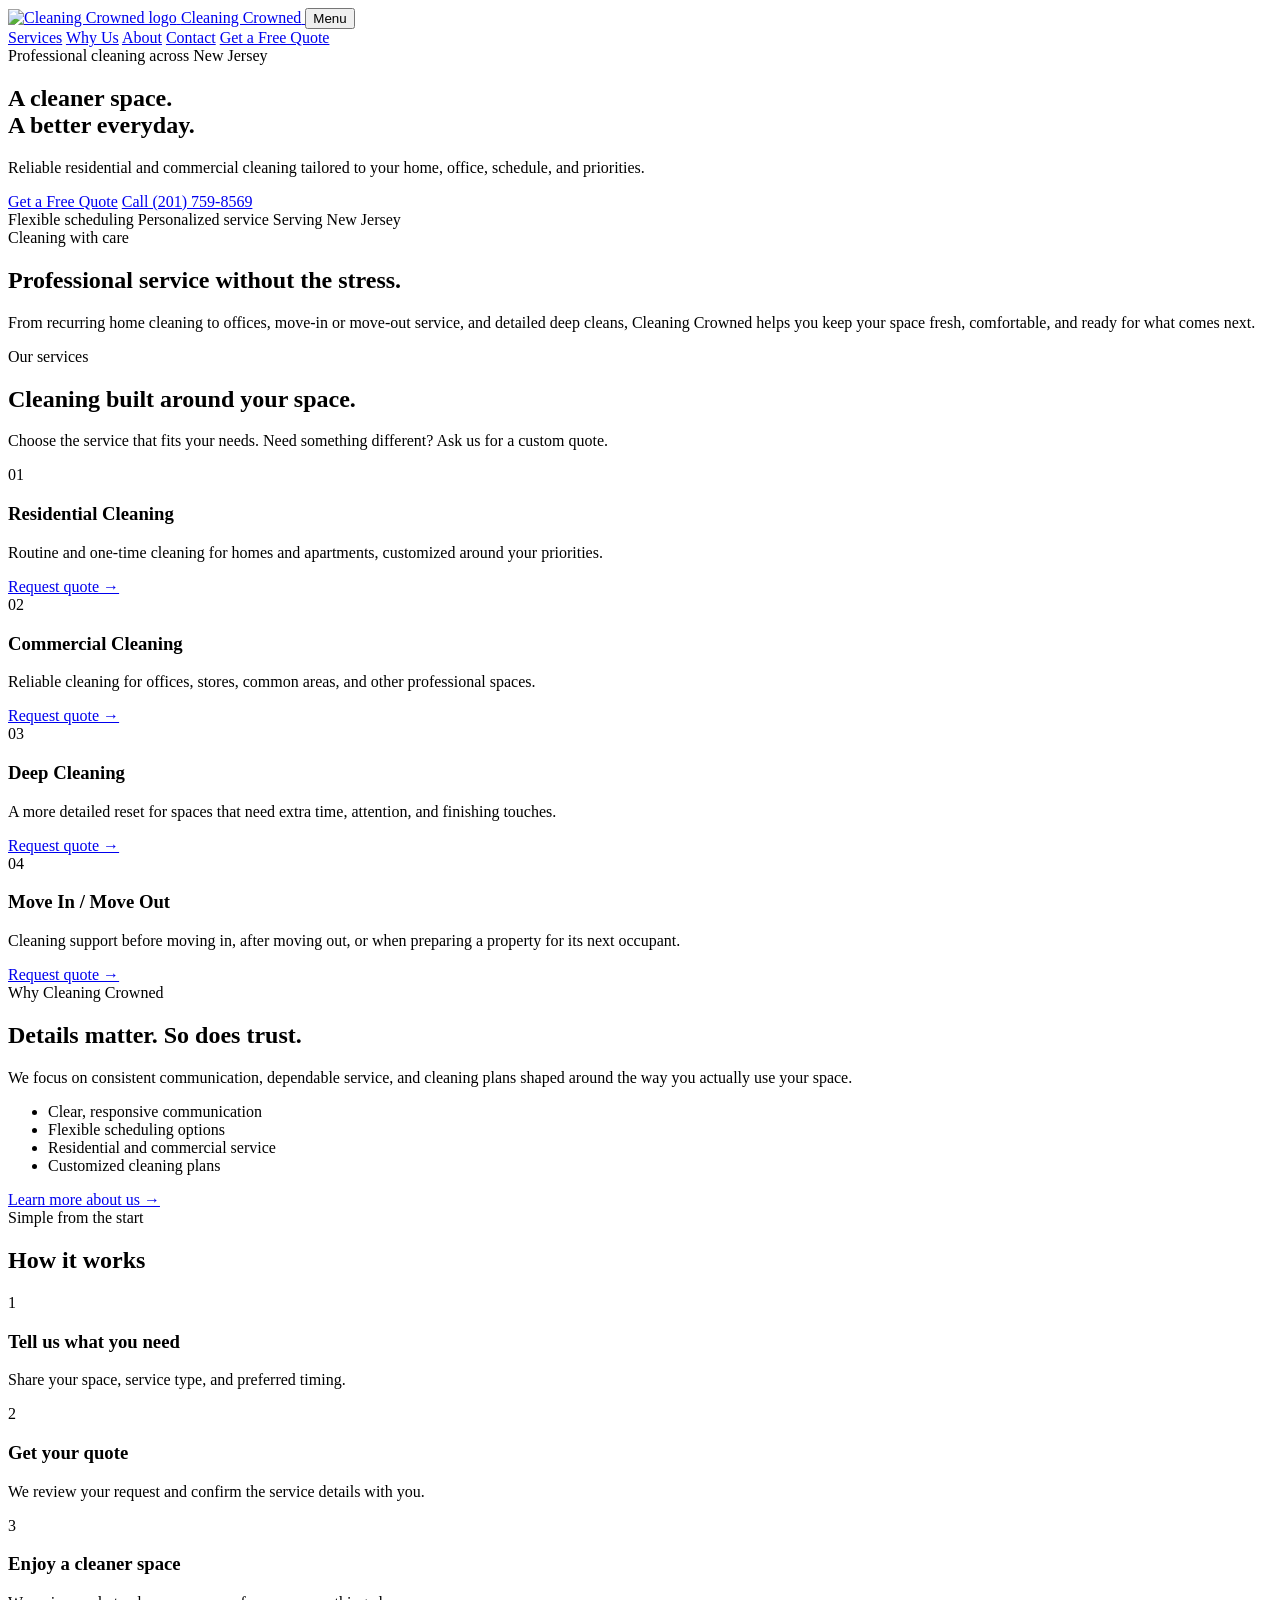
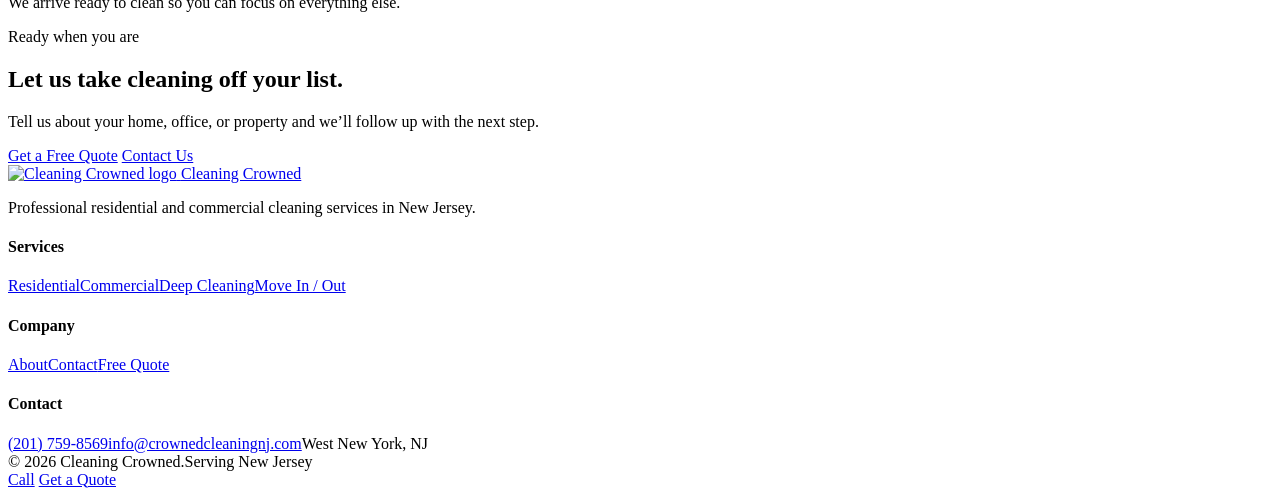
==== index.html @ 7be5bede "Copy index.html from crownedcleaning master" ====
<!DOCTYPE html>
<html lang="en">
<head>
  <meta charset="UTF-8">
  <meta name="viewport" content="width=device-width, initial-scale=1.0">
  <meta name="description" content="Professional residential and commercial cleaning services in New Jersey. Request a free quote from Cleaning Crowned.">
  <title>Cleaning Crowned | Residential & Commercial Cleaning</title>
  <link rel="preconnect" href="https://fonts.googleapis.com">
  <link rel="preconnect" href="https://fonts.gstatic.com" crossorigin>
  <link href="https://fonts.googleapis.com/css2?family=DM+Sans:wght@400;500;600;700&family=Playfair+Display:wght@600;700&display=swap" rel="stylesheet">
  <link rel="stylesheet" href="style.css">
</head>
<body>
<header class="site-header">
  <div class="nav-wrap">
    <a class="brand" href="index.html" aria-label="Cleaning Crowned home">
      <img src="https://i.ibb.co/vjxFnBs/DALL-E-2024-10-15-19-01-58-A-vibrant-and-colorful-3-D-logo-without-any-text-for-a-cleaning-company-T.webp" alt="Cleaning Crowned logo">
      <span>Cleaning Crowned</span>
    </a>
    <button class="menu-toggle" aria-expanded="false" aria-controls="main-nav">Menu</button>
    <nav id="main-nav" class="main-nav" aria-label="Main navigation">
      <a href="#services">Services</a>
      <a href="#why-us">Why Us</a>
      <a href="about.html">About</a>
      <a href="contact.html">Contact</a>
      <a class="nav-cta" href="booking.html">Get a Free Quote</a>
    </nav>
  </div>
</header>

<main>
  <section class="hero">
    <div class="hero-overlay"></div>
    <div class="container hero-content">
      <span class="eyebrow">Professional cleaning across New Jersey</span>
      <h1>A cleaner space.<br>A better everyday.</h1>
      <p>Reliable residential and commercial cleaning tailored to your home, office, schedule, and priorities.</p>
      <div class="hero-actions">
        <a class="btn btn-primary" href="booking.html">Get a Free Quote</a>
        <a class="btn btn-secondary" href="tel:+12017598569">Call (201) 759-8569</a>
      </div>
      <div class="trust-row" aria-label="Service highlights">
        <span>Flexible scheduling</span>
        <span>Personalized service</span>
        <span>Serving New Jersey</span>
      </div>
    </div>
  </section>

  <section class="section intro">
    <div class="container intro-grid">
      <div>
        <span class="eyebrow dark">Cleaning with care</span>
        <h2>Professional service without the stress.</h2>
      </div>
      <p>From recurring home cleaning to offices, move-in or move-out service, and detailed deep cleans, Cleaning Crowned helps you keep your space fresh, comfortable, and ready for what comes next.</p>
    </div>
  </section>

  <section id="services" class="section services-section">
    <div class="container">
      <div class="section-heading">
        <span class="eyebrow dark">Our services</span>
        <h2>Cleaning built around your space.</h2>
        <p>Choose the service that fits your needs. Need something different? Ask us for a custom quote.</p>
      </div>
      <div class="service-grid">
        <article class="service-card">
          <div class="service-number">01</div>
          <h3>Residential Cleaning</h3>
          <p>Routine and one-time cleaning for homes and apartments, customized around your priorities.</p>
          <a href="booking.html?service=residential">Request quote →</a>
        </article>
        <article class="service-card">
          <div class="service-number">02</div>
          <h3>Commercial Cleaning</h3>
          <p>Reliable cleaning for offices, stores, common areas, and other professional spaces.</p>
          <a href="booking.html?service=commercial">Request quote →</a>
        </article>
        <article class="service-card">
          <div class="service-number">03</div>
          <h3>Deep Cleaning</h3>
          <p>A more detailed reset for spaces that need extra time, attention, and finishing touches.</p>
          <a href="booking.html?service=deep">Request quote →</a>
        </article>
        <article class="service-card">
          <div class="service-number">04</div>
          <h3>Move In / Move Out</h3>
          <p>Cleaning support before moving in, after moving out, or when preparing a property for its next occupant.</p>
          <a href="booking.html?service=move">Request quote →</a>
        </article>
      </div>
    </div>
  </section>

  <section id="why-us" class="section why-section">
    <div class="container why-grid">
      <div class="why-image" role="img" aria-label="Bright, clean modern home"></div>
      <div class="why-copy">
        <span class="eyebrow">Why Cleaning Crowned</span>
        <h2>Details matter. So does trust.</h2>
        <p>We focus on consistent communication, dependable service, and cleaning plans shaped around the way you actually use your space.</p>
        <ul class="check-list">
          <li>Clear, responsive communication</li>
          <li>Flexible scheduling options</li>
          <li>Residential and commercial service</li>
          <li>Customized cleaning plans</li>
        </ul>
        <a class="text-link" href="about.html">Learn more about us →</a>
      </div>
    </div>
  </section>

  <section class="section process-section">
    <div class="container">
      <div class="section-heading centered">
        <span class="eyebrow dark">Simple from the start</span>
        <h2>How it works</h2>
      </div>
      <div class="process-grid">
        <div><span>1</span><h3>Tell us what you need</h3><p>Share your space, service type, and preferred timing.</p></div>
        <div><span>2</span><h3>Get your quote</h3><p>We review your request and confirm the service details with you.</p></div>
        <div><span>3</span><h3>Enjoy a cleaner space</h3><p>We arrive ready to clean so you can focus on everything else.</p></div>
      </div>
    </div>
  </section>

  <section class="section cta-section">
    <div class="container cta-card">
      <div>
        <span class="eyebrow">Ready when you are</span>
        <h2>Let us take cleaning off your list.</h2>
        <p>Tell us about your home, office, or property and we’ll follow up with the next step.</p>
      </div>
      <div class="cta-actions">
        <a class="btn btn-gold" href="booking.html">Get a Free Quote</a>
        <a class="btn btn-ghost" href="contact.html">Contact Us</a>
      </div>
    </div>
  </section>
</main>

<footer class="site-footer">
  <div class="container footer-grid">
    <div>
      <a class="brand footer-brand" href="index.html">
        <img src="https://i.ibb.co/vjxFnBs/DALL-E-2024-10-15-19-01-58-A-vibrant-and-colorful-3-D-logo-without-any-text-for-a-cleaning-company-T.webp" alt="Cleaning Crowned logo">
        <span>Cleaning Crowned</span>
      </a>
      <p>Professional residential and commercial cleaning services in New Jersey.</p>
    </div>
    <div><h4>Services</h4><a href="booking.html?service=residential">Residential</a><a href="booking.html?service=commercial">Commercial</a><a href="booking.html?service=deep">Deep Cleaning</a><a href="booking.html?service=move">Move In / Out</a></div>
    <div><h4>Company</h4><a href="about.html">About</a><a href="contact.html">Contact</a><a href="booking.html">Free Quote</a></div>
    <div><h4>Contact</h4><a href="tel:+12017598569">(201) 759-8569</a><a href="mailto:info@crownedcleaningnj.com">info@crownedcleaningnj.com</a><span>West New York, NJ</span></div>
  </div>
  <div class="container footer-bottom"><span>© 2026 Cleaning Crowned.</span><span>Serving New Jersey</span></div>
</footer>

<div class="mobile-action-bar" aria-label="Quick actions">
  <a href="tel:+12017598569">Call</a>
  <a href="booking.html">Get a Quote</a>
</div>

<script>
const toggle=document.querySelector('.menu-toggle');
const nav=document.querySelector('.main-nav');
toggle?.addEventListener('click',()=>{const open=toggle.getAttribute('aria-expanded')==='true';toggle.setAttribute('aria-expanded',String(!open));nav.classList.toggle('open');});
</script>
</body>
</html>
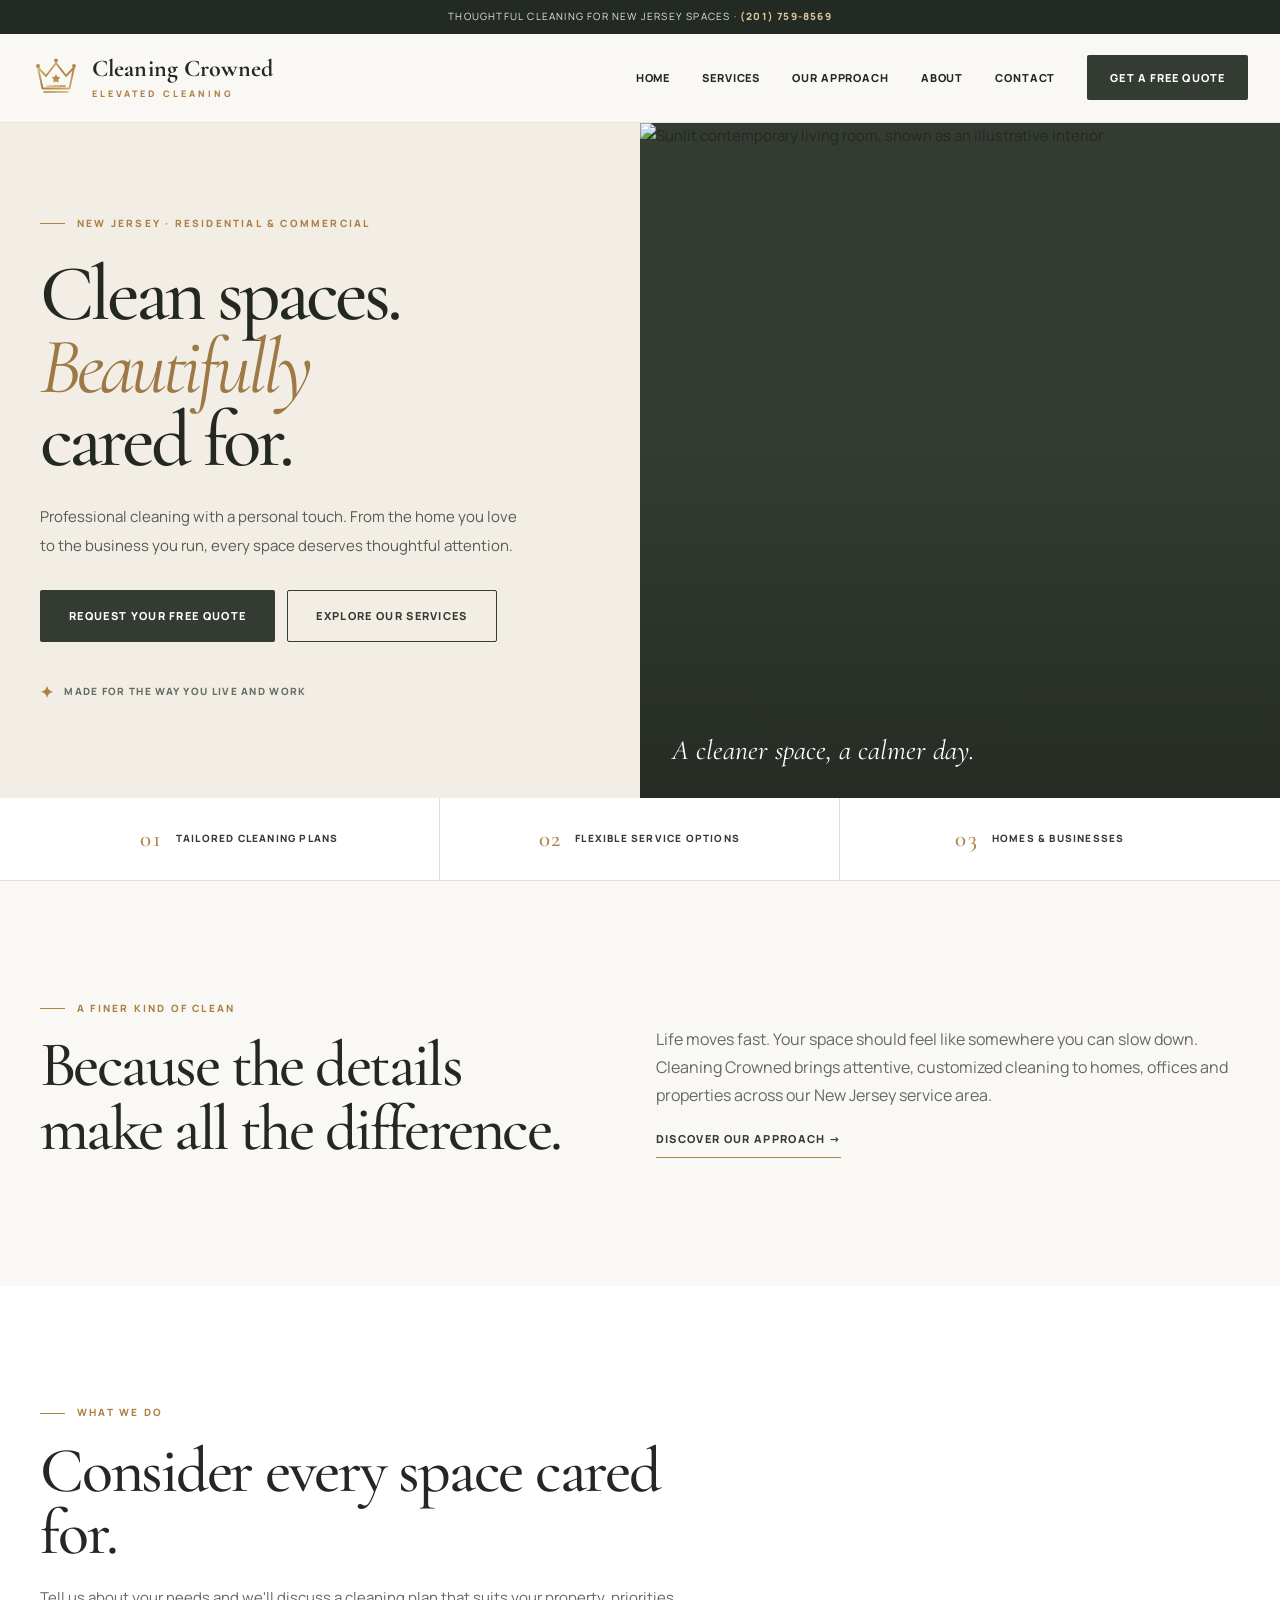
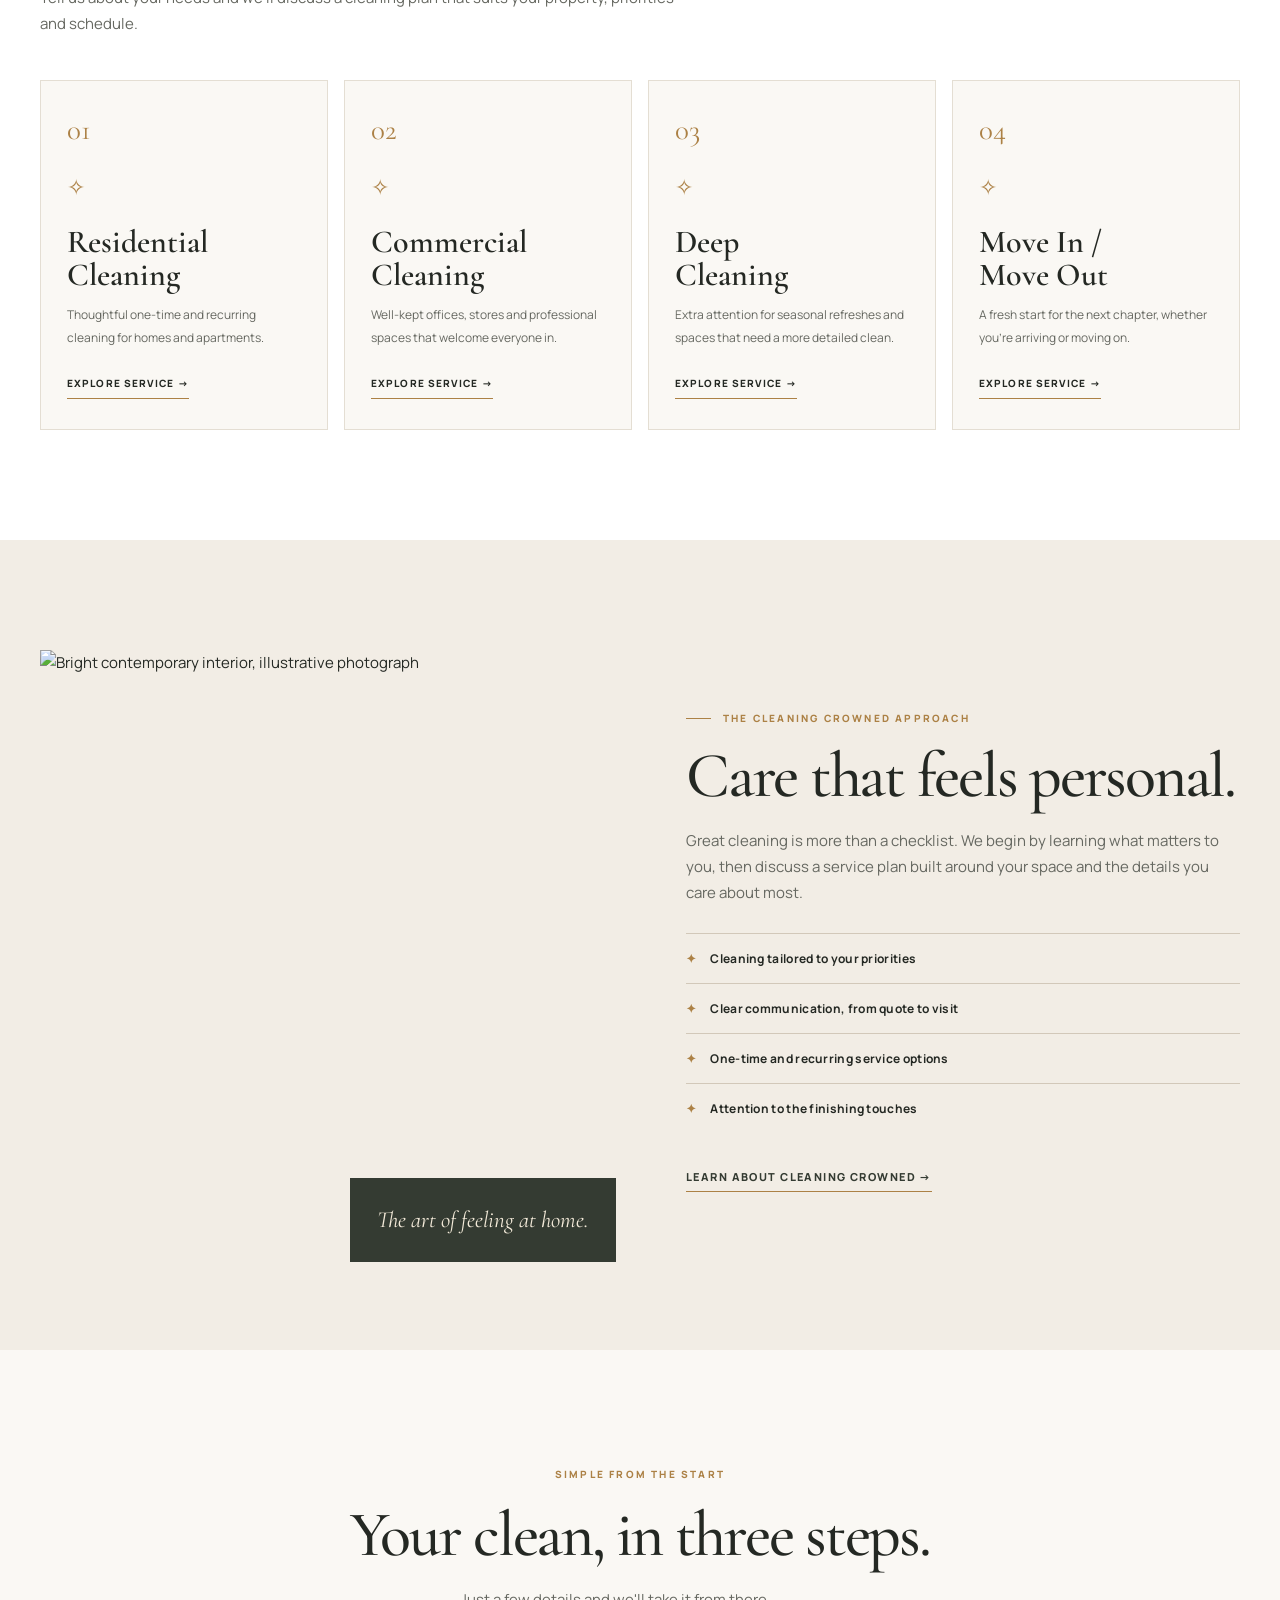
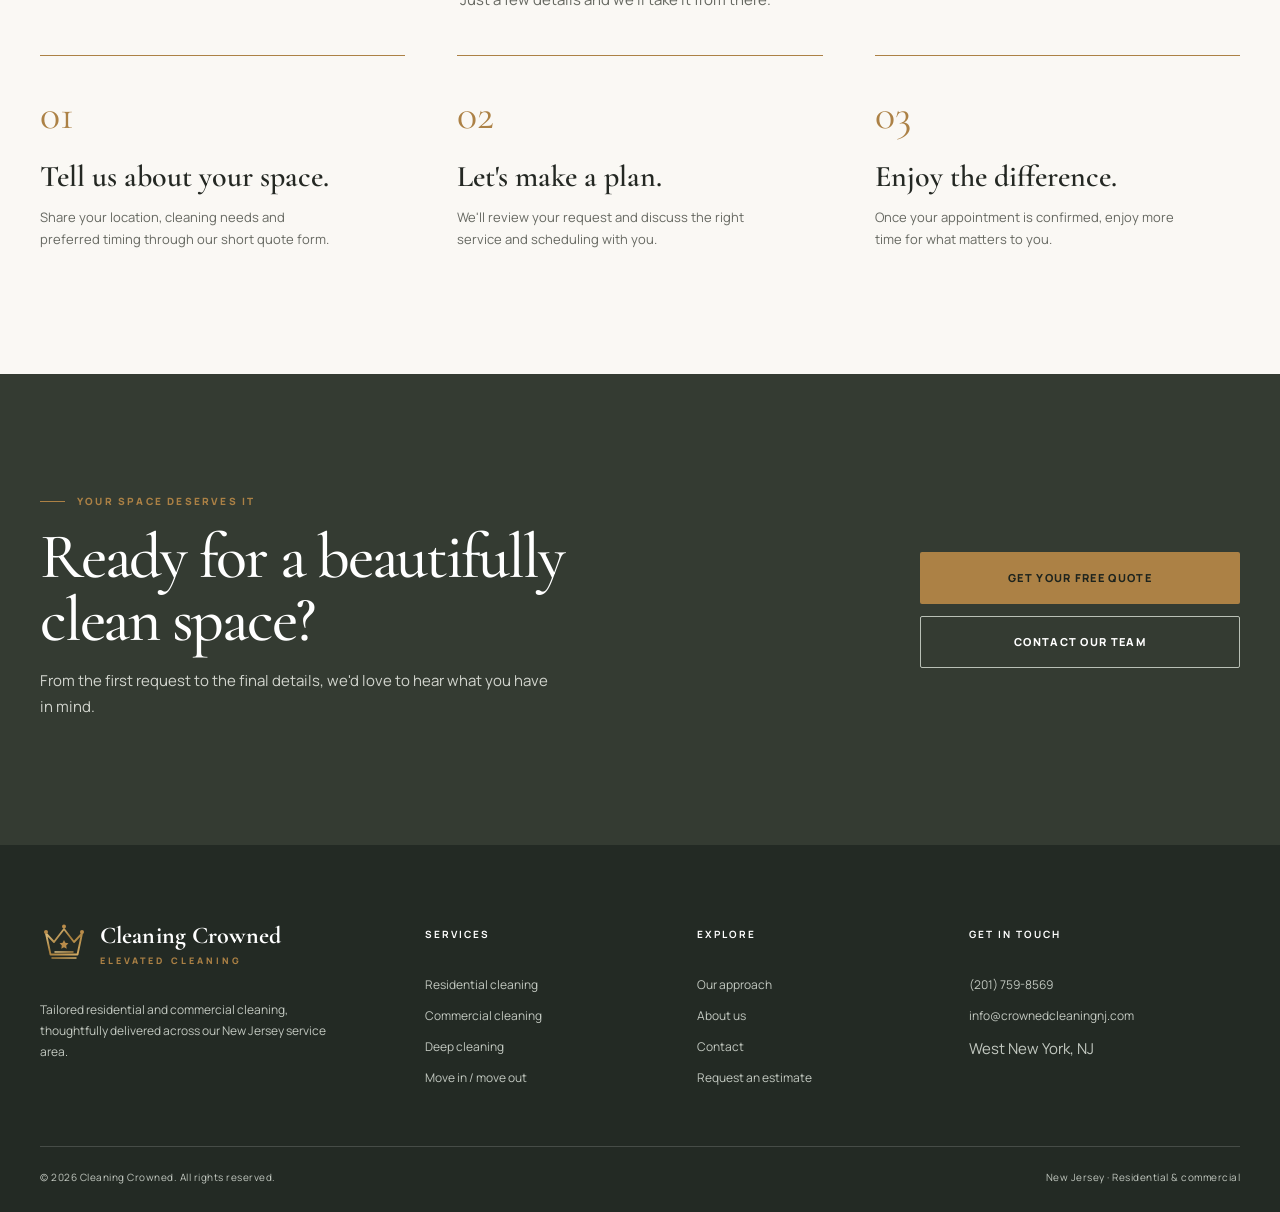
==== commit 399f0f8e: "Apply Cleaning Crowned luxury design to index.html" ====
--- a/index.html
+++ b/index.html
@@ -1,170 +1,7 @@
-<!DOCTYPE html>
-<html lang="en">
-<head>
-  <meta charset="UTF-8">
-  <meta name="viewport" content="width=device-width, initial-scale=1.0">
-  <meta name="description" content="Professional residential and commercial cleaning services in New Jersey. Request a free quote from Cleaning Crowned.">
-  <title>Cleaning Crowned | Residential & Commercial Cleaning</title>
-  <link rel="preconnect" href="https://fonts.googleapis.com">
-  <link rel="preconnect" href="https://fonts.gstatic.com" crossorigin>
-  <link href="https://fonts.googleapis.com/css2?family=DM+Sans:wght@400;500;600;700&family=Playfair+Display:wght@600;700&display=swap" rel="stylesheet">
-  <link rel="stylesheet" href="style.css">
-</head>
-<body>
-<header class="site-header">
-  <div class="nav-wrap">
-    <a class="brand" href="index.html" aria-label="Cleaning Crowned home">
-      <img src="https://i.ibb.co/vjxFnBs/DALL-E-2024-10-15-19-01-58-A-vibrant-and-colorful-3-D-logo-without-any-text-for-a-cleaning-company-T.webp" alt="Cleaning Crowned logo">
-      <span>Cleaning Crowned</span>
-    </a>
-    <button class="menu-toggle" aria-expanded="false" aria-controls="main-nav">Menu</button>
-    <nav id="main-nav" class="main-nav" aria-label="Main navigation">
-      <a href="#services">Services</a>
-      <a href="#why-us">Why Us</a>
-      <a href="about.html">About</a>
-      <a href="contact.html">Contact</a>
-      <a class="nav-cta" href="booking.html">Get a Free Quote</a>
-    </nav>
-  </div>
-</header>
-
-<main>
-  <section class="hero">
-    <div class="hero-overlay"></div>
-    <div class="container hero-content">
-      <span class="eyebrow">Professional cleaning across New Jersey</span>
-      <h1>A cleaner space.<br>A better everyday.</h1>
-      <p>Reliable residential and commercial cleaning tailored to your home, office, schedule, and priorities.</p>
-      <div class="hero-actions">
-        <a class="btn btn-primary" href="booking.html">Get a Free Quote</a>
-        <a class="btn btn-secondary" href="tel:+12017598569">Call (201) 759-8569</a>
-      </div>
-      <div class="trust-row" aria-label="Service highlights">
-        <span>Flexible scheduling</span>
-        <span>Personalized service</span>
-        <span>Serving New Jersey</span>
-      </div>
-    </div>
-  </section>
-
-  <section class="section intro">
-    <div class="container intro-grid">
-      <div>
-        <span class="eyebrow dark">Cleaning with care</span>
-        <h2>Professional service without the stress.</h2>
-      </div>
-      <p>From recurring home cleaning to offices, move-in or move-out service, and detailed deep cleans, Cleaning Crowned helps you keep your space fresh, comfortable, and ready for what comes next.</p>
-    </div>
-  </section>
-
-  <section id="services" class="section services-section">
-    <div class="container">
-      <div class="section-heading">
-        <span class="eyebrow dark">Our services</span>
-        <h2>Cleaning built around your space.</h2>
-        <p>Choose the service that fits your needs. Need something different? Ask us for a custom quote.</p>
-      </div>
-      <div class="service-grid">
-        <article class="service-card">
-          <div class="service-number">01</div>
-          <h3>Residential Cleaning</h3>
-          <p>Routine and one-time cleaning for homes and apartments, customized around your priorities.</p>
-          <a href="booking.html?service=residential">Request quote →</a>
-        </article>
-        <article class="service-card">
-          <div class="service-number">02</div>
-          <h3>Commercial Cleaning</h3>
-          <p>Reliable cleaning for offices, stores, common areas, and other professional spaces.</p>
-          <a href="booking.html?service=commercial">Request quote →</a>
-        </article>
-        <article class="service-card">
-          <div class="service-number">03</div>
-          <h3>Deep Cleaning</h3>
-          <p>A more detailed reset for spaces that need extra time, attention, and finishing touches.</p>
-          <a href="booking.html?service=deep">Request quote →</a>
-        </article>
-        <article class="service-card">
-          <div class="service-number">04</div>
-          <h3>Move In / Move Out</h3>
-          <p>Cleaning support before moving in, after moving out, or when preparing a property for its next occupant.</p>
-          <a href="booking.html?service=move">Request quote →</a>
-        </article>
-      </div>
-    </div>
-  </section>
-
-  <section id="why-us" class="section why-section">
-    <div class="container why-grid">
-      <div class="why-image" role="img" aria-label="Bright, clean modern home"></div>
-      <div class="why-copy">
-        <span class="eyebrow">Why Cleaning Crowned</span>
-        <h2>Details matter. So does trust.</h2>
-        <p>We focus on consistent communication, dependable service, and cleaning plans shaped around the way you actually use your space.</p>
-        <ul class="check-list">
-          <li>Clear, responsive communication</li>
-          <li>Flexible scheduling options</li>
-          <li>Residential and commercial service</li>
-          <li>Customized cleaning plans</li>
-        </ul>
-        <a class="text-link" href="about.html">Learn more about us →</a>
-      </div>
-    </div>
-  </section>
-
-  <section class="section process-section">
-    <div class="container">
-      <div class="section-heading centered">
-        <span class="eyebrow dark">Simple from the start</span>
-        <h2>How it works</h2>
-      </div>
-      <div class="process-grid">
-        <div><span>1</span><h3>Tell us what you need</h3><p>Share your space, service type, and preferred timing.</p></div>
-        <div><span>2</span><h3>Get your quote</h3><p>We review your request and confirm the service details with you.</p></div>
-        <div><span>3</span><h3>Enjoy a cleaner space</h3><p>We arrive ready to clean so you can focus on everything else.</p></div>
-      </div>
-    </div>
-  </section>
-
-  <section class="section cta-section">
-    <div class="container cta-card">
-      <div>
-        <span class="eyebrow">Ready when you are</span>
-        <h2>Let us take cleaning off your list.</h2>
-        <p>Tell us about your home, office, or property and we’ll follow up with the next step.</p>
-      </div>
-      <div class="cta-actions">
-        <a class="btn btn-gold" href="booking.html">Get a Free Quote</a>
-        <a class="btn btn-ghost" href="contact.html">Contact Us</a>
-      </div>
-    </div>
-  </section>
-</main>
-
-<footer class="site-footer">
-  <div class="container footer-grid">
-    <div>
-      <a class="brand footer-brand" href="index.html">
-        <img src="https://i.ibb.co/vjxFnBs/DALL-E-2024-10-15-19-01-58-A-vibrant-and-colorful-3-D-logo-without-any-text-for-a-cleaning-company-T.webp" alt="Cleaning Crowned logo">
-        <span>Cleaning Crowned</span>
-      </a>
-      <p>Professional residential and commercial cleaning services in New Jersey.</p>
-    </div>
-    <div><h4>Services</h4><a href="booking.html?service=residential">Residential</a><a href="booking.html?service=commercial">Commercial</a><a href="booking.html?service=deep">Deep Cleaning</a><a href="booking.html?service=move">Move In / Out</a></div>
-    <div><h4>Company</h4><a href="about.html">About</a><a href="contact.html">Contact</a><a href="booking.html">Free Quote</a></div>
-    <div><h4>Contact</h4><a href="tel:+12017598569">(201) 759-8569</a><a href="mailto:info@crownedcleaningnj.com">info@crownedcleaningnj.com</a><span>West New York, NJ</span></div>
-  </div>
-  <div class="container footer-bottom"><span>© 2026 Cleaning Crowned.</span><span>Serving New Jersey</span></div>
-</footer>
-
-<div class="mobile-action-bar" aria-label="Quick actions">
-  <a href="tel:+12017598569">Call</a>
-  <a href="booking.html">Get a Quote</a>
-</div>
-
-<script>
-const toggle=document.querySelector('.menu-toggle');
-const nav=document.querySelector('.main-nav');
-toggle?.addEventListener('click',()=>{const open=toggle.getAttribute('aria-expanded')==='true';toggle.setAttribute('aria-expanded',String(!open));nav.classList.toggle('open');});
-</script>
-</body>
-</html>+<!DOCTYPE html><html lang="en"><head><meta charset="UTF-8"><meta name="viewport" content="width=device-width,initial-scale=1"><meta name="theme-color" content="#faf8f4"><meta name="description" content="Thoughtful, tailored residential and commercial cleaning in New Jersey. Get a free quote from Cleaning Crowned."><title>Luxury Residential & Commercial Cleaning in New Jersey | Cleaning Crowned</title><link rel="icon" type="image/svg+xml" href="assets/crown-mark.svg"><link rel="preconnect" href="https://fonts.googleapis.com"><link rel="preconnect" href="https://fonts.gstatic.com" crossorigin><link rel="stylesheet" href="style.css"></head><body><div class="top-strip">Thoughtful cleaning for New Jersey spaces <span aria-hidden="true">·</span> <a href="tel:+12017598569">(201) 759-8569</a></div><header class="site-header"><div class="nav-wrap"><a class="brand" href="index.html" aria-label="Cleaning Crowned home"><img src="assets/crown-mark.svg" width="48" height="48" alt=""><span class="brand-copy"><strong>Cleaning Crowned</strong><small>Elevated cleaning</small></span></a><button type="button" class="menu-toggle" aria-expanded="false" aria-controls="main-nav">Menu</button><nav id="main-nav" class="main-nav" aria-label="Main navigation"><a href="index.html">Home</a><a href="index.html#services">Services</a><a href="index.html#our-approach">Our approach</a><a href="about.html">About</a><a href="contact.html">Contact</a><a class="nav-cta" href="booking.html">Get a free quote</a></nav></div></header><main><section class="hero-luxury"><div class="hero-grid"><div class="hero-copy"><span class="eyebrow">New Jersey · Residential &amp; commercial</span><h1>Clean spaces.<br><em>Beautifully</em><br>cared for.</h1><p>Professional cleaning with a personal touch. From the home you love to the business you run, every space deserves thoughtful attention.</p><div class="hero-actions"><a class="btn btn-primary" href="booking.html">Request your free quote</a><a class="btn btn-secondary" href="index.html#services">Explore our services</a></div><div class="hero-footnote">Made for the way you live and work</div></div><div class="hero-visual"><img src="https://images.unsplash.com/photo-1600210492486-724fe5c67fb0?w=1400&auto=format&fit=crop&q=82" alt="Sunlit contemporary living room, shown as an illustrative interior" fetchpriority="high" decoding="async"><div class="visual-caption">A cleaner space, a calmer day.</div></div></div></section>
+<section class="micro-strip" aria-label="Service highlights"><div class="container micro-grid"><div><b>01</b><span>Tailored cleaning plans</span></div><div><b>02</b><span>Flexible service options</span></div><div><b>03</b><span>Homes &amp; businesses</span></div></div></section>
+<section class="section intro-section"><div class="container intro-split"><div><span class="eyebrow">A finer kind of clean</span><h2>Because the details make all the difference.</h2></div><div><p>Life moves fast. Your space should feel like somewhere you can slow down. Cleaning Crowned brings attentive, customized cleaning to homes, offices and properties across our New Jersey service area.</p><a href="about.html">Discover our approach →</a></div></div></section>
+<section id="services" class="section services-section"><div class="container"><div class="section-heading"><span class="eyebrow">What we do</span><h2>Consider every space cared for.</h2><p>Tell us about your needs and we'll discuss a cleaning plan that suits your property, priorities and schedule.</p></div><div class="service-grid"><article class="service-card"><span class="service-number">01</span><span class="service-icon" aria-hidden="true">✧</span><h3>Residential<br>Cleaning</h3><p>Thoughtful one-time and recurring cleaning for homes and apartments.</p><a href="booking.html?service=residential">Explore service →</a></article><article class="service-card"><span class="service-number">02</span><span class="service-icon" aria-hidden="true">✧</span><h3>Commercial<br>Cleaning</h3><p>Well-kept offices, stores and professional spaces that welcome everyone in.</p><a href="booking.html?service=commercial">Explore service →</a></article><article class="service-card"><span class="service-number">03</span><span class="service-icon" aria-hidden="true">✧</span><h3>Deep<br>Cleaning</h3><p>Extra attention for seasonal refreshes and spaces that need a more detailed clean.</p><a href="booking.html?service=deep">Explore service →</a></article><article class="service-card"><span class="service-number">04</span><span class="service-icon" aria-hidden="true">✧</span><h3>Move In /<br>Move Out</h3><p>A fresh start for the next chapter, whether you're arriving or moving on.</p><a href="booking.html?service=move">Explore service →</a></article></div></div></section>
+<section id="our-approach" class="section editorial-section"><div class="container editorial-grid"><div class="editorial-image"><img src="https://images.unsplash.com/photo-1600607687939-ce8a6c25118c?w=1200&auto=format&fit=crop&q=82" alt="Bright contemporary interior, illustrative photograph" loading="lazy" decoding="async"><span class="image-tag">The art of feeling at home.</span></div><div class="editorial-copy"><span class="eyebrow">The Cleaning Crowned approach</span><h2>Care that feels personal.</h2><p>Great cleaning is more than a checklist. We begin by learning what matters to you, then discuss a service plan built around your space and the details you care about most.</p><ul class="detail-list"><li>Cleaning tailored to your priorities</li><li>Clear communication, from quote to visit</li><li>One-time and recurring service options</li><li>Attention to the finishing touches</li></ul><a class="text-link" href="about.html">Learn about Cleaning Crowned →</a></div></div></section>
+<section class="section process-section"><div class="container"><div class="section-heading centered"><span class="eyebrow">Simple from the start</span><h2>Your clean, in three steps.</h2><p>Just a few details and we'll take it from there.</p></div><div class="process-grid"><div><span>01</span><h3>Tell us about your space.</h3><p>Share your location, cleaning needs and preferred timing through our short quote form.</p></div><div><span>02</span><h3>Let's make a plan.</h3><p>We'll review your request and discuss the right service and scheduling with you.</p></div><div><span>03</span><h3>Enjoy the difference.</h3><p>Once your appointment is confirmed, enjoy more time for what matters to you.</p></div></div></div></section>
+<section class="section cta-section"><div class="container cta-panel"><div><span class="eyebrow">Your space deserves it</span><h2>Ready for a beautifully clean space?</h2><p>From the first request to the final details, we'd love to hear what you have in mind.</p></div><div class="cta-actions"><a class="btn btn-primary" href="booking.html">Get your free quote</a><a class="btn btn-ghost" href="contact.html">Contact our team</a></div></div></section></main><footer class="site-footer"><div class="container footer-grid"><div><a class="brand footer-brand" href="index.html" aria-label="Cleaning Crowned home"><img src="assets/crown-mark.svg" width="48" height="48" alt=""><span class="brand-copy"><strong>Cleaning Crowned</strong><small>Elevated cleaning</small></span></a><p>Tailored residential and commercial cleaning, thoughtfully delivered across our New Jersey service area.</p></div><div><h4>Services</h4><a href="booking.html?service=residential">Residential cleaning</a><a href="booking.html?service=commercial">Commercial cleaning</a><a href="booking.html?service=deep">Deep cleaning</a><a href="booking.html?service=move">Move in / move out</a></div><div><h4>Explore</h4><a href="index.html#our-approach">Our approach</a><a href="about.html">About us</a><a href="contact.html">Contact</a><a href="booking.html">Request an estimate</a></div><div><h4>Get in touch</h4><a href="tel:+12017598569">(201) 759-8569</a><a href="mailto:info@crownedcleaningnj.com">info@crownedcleaningnj.com</a><span>West New York, NJ</span></div></div><div class="container footer-bottom"><span>© 2026 Cleaning Crowned. All rights reserved.</span><span>New Jersey · Residential &amp; commercial</span></div></footer><div class="mobile-action-bar" aria-label="Quick contact actions"><a href="tel:+12017598569">Call us</a><a href="booking.html">Get a quote</a></div><script src="site.js" defer></script></body></html>
--- a/style.css
+++ b/style.css
@@ -0,0 +1,6 @@
+@import url('https://fonts.googleapis.com/css2?family=Cormorant+Garamond:wght@400;500;600;700&family=Manrope:wght@400;500;600;700;800&display=swap');
+:root{--ink:#242823;--olive:#343b32;--olive-dark:#232a24;--gold:#ac8145;--gold-light:#dbc39b;--ivory:#faf8f4;--sand:#f2ede5;--white:#fff;--muted:#666861;--line:#e4ded3;--shadow:0 22px 70px rgba(36,40,35,.10)}
+*,*::before,*::after{box-sizing:border-box}html{scroll-behavior:smooth}body{margin:0;background:var(--ivory);color:var(--ink);font:400 15px/1.75 Manrope,Arial,sans-serif;-webkit-font-smoothing:antialiased}img{max-width:100%;display:block}a{color:inherit;text-decoration:none}button,input,select,textarea{font:inherit}button,a,input,select,textarea{-webkit-tap-highlight-color:transparent}a:focus-visible,button:focus-visible,input:focus-visible,select:focus-visible,textarea:focus-visible{outline:3px solid var(--gold);outline-offset:3px}.container{width:min(1200px,calc(100% - 64px));margin:0 auto}.eyebrow{display:inline-flex;align-items:center;gap:12px;text-transform:uppercase;letter-spacing:.22em;font-size:10px;font-weight:800;color:var(--gold)}.eyebrow::before{content:"";width:25px;height:1px;background:currentColor}.section{padding:110px 0}.section-heading{max-width:690px;margin-bottom:42px}.section-heading.centered{text-align:center;margin-inline:auto}.section-heading.centered .eyebrow::before{display:none}.section-heading h2,.editorial-copy h2,.cta-panel h2,.page-hero h1,.thanks-card h1,.story-copy h2,.quote-aside h2{font-family:"Cormorant Garamond",Georgia,serif;font-weight:500;letter-spacing:-.035em;line-height:.98}.section-heading h2,.editorial-copy h2,.story-copy h2{font-size:clamp(48px,5vw,76px);margin:18px 0 20px}.section-heading p,.editorial-copy>p,.story-copy>p{color:var(--muted);font-size:15px;max-width:640px}.top-strip{background:var(--olive-dark);color:#e7e4dd;text-align:center;font-size:10px;letter-spacing:.12em;text-transform:uppercase;padding:8px 16px}.top-strip a{color:var(--gold-light);font-weight:800;white-space:nowrap}.site-header{background:rgba(250,248,244,.97);position:sticky;top:0;z-index:100;border-bottom:1px solid rgba(52,59,50,.09);backdrop-filter:blur(15px)}.nav-wrap{width:min(1300px,calc(100% - 64px));margin:auto;min-height:88px;display:flex;justify-content:space-between;align-items:center;gap:24px}.brand{display:inline-flex;align-items:center;gap:12px;min-width:0}.brand img{width:48px;height:48px;object-fit:contain;flex-shrink:0}.brand-copy{display:flex;flex-direction:column;gap:1px;line-height:1}.brand-copy strong{font-family:"Cormorant Garamond",Georgia,serif;font-size:24px;line-height:1;font-weight:700;letter-spacing:.005em;white-space:nowrap}.brand-copy small{font-size:9px;letter-spacing:.34em;font-weight:800;color:var(--gold);text-transform:uppercase;margin-top:7px}.main-nav{display:flex;align-items:center;gap:32px}.main-nav>a:not(.nav-cta){font-size:11px;letter-spacing:.08em;text-transform:uppercase;font-weight:800}.main-nav>a:hover{color:var(--gold)}.nav-cta{background:var(--olive);color:white!important;padding:13px 23px;border-radius:2px;font-size:11px;text-transform:uppercase;letter-spacing:.10em;font-weight:800;white-space:nowrap}.nav-cta:hover{background:var(--gold)}.menu-toggle{display:none;border:1px solid var(--line);background:transparent;color:var(--olive);border-radius:2px;padding:9px 14px;font-size:12px;letter-spacing:.1em;text-transform:uppercase;font-weight:800;cursor:pointer}.btn{display:inline-flex;justify-content:center;align-items:center;min-height:52px;padding:14px 28px;border:1px solid transparent;border-radius:2px;text-align:center;font-size:11px;letter-spacing:.12em;text-transform:uppercase;font-weight:800;transition:background-color .2s,color .2s,border .2s;cursor:pointer}.btn-primary,.btn-gold{background:var(--olive);color:#fff}.btn-primary:hover,.btn-gold:hover{background:var(--gold);color:#fff}.btn-secondary,.btn-ghost{background:transparent;color:var(--olive);border-color:var(--olive)}.btn-secondary:hover,.btn-ghost:hover{background:var(--olive);color:#fff}.hero-luxury{background:var(--sand)}.hero-grid{display:grid;grid-template-columns:minmax(0,1fr) minmax(0,1fr);min-height:660px}.hero-copy{display:flex;flex-direction:column;justify-content:center;align-items:flex-start;padding:92px max(30px,calc((100vw - 1200px)/2)) 92px max(32px,calc((100vw - 1200px)/2));padding-right:58px}.hero-copy h1{font-family:"Cormorant Garamond",Georgia,serif;font-weight:500;letter-spacing:-.05em;line-height:.92;font-size:clamp(57px,6.2vw,102px);margin:26px 0}.hero-copy h1 em{font-style:italic;color:#9d7a45;font-weight:400}.hero-copy>p{max-width:480px;margin:0;color:#565c55;font-size:15px;line-height:1.9}.hero-actions{display:flex;gap:12px;flex-wrap:wrap;margin-top:30px}.hero-footnote{display:flex;gap:10px;align-items:center;margin-top:36px;font-size:10px;text-transform:uppercase;letter-spacing:.13em;color:#656d64;font-weight:800}.hero-footnote::before{content:"✦";color:var(--gold);font-size:16px}.hero-visual{position:relative;min-height:540px;overflow:hidden;background:var(--olive)}.hero-visual img{position:absolute;width:100%;height:100%;inset:0;object-fit:cover;object-position:center}.hero-visual::after{content:"";position:absolute;inset:0;background:linear-gradient(0deg,rgba(20,26,20,.45),transparent 52%)}.visual-caption{position:absolute;z-index:1;bottom:32px;left:32px;right:32px;color:#fff;font-family:"Cormorant Garamond",Georgia,serif;font-size:28px;font-style:italic;line-height:1.1}.micro-strip{border-bottom:1px solid var(--line);background:#fff}.micro-grid{display:grid;grid-template-columns:repeat(3,1fr)}.micro-grid>div{display:flex;justify-content:center;align-items:center;gap:14px;padding:21px 14px;border-right:1px solid var(--line);font-size:10px;text-transform:uppercase;letter-spacing:.12em;font-weight:800;color:var(--olive)}.micro-grid>div:last-child{border:0}.micro-grid b{font-family:"Cormorant Garamond",Georgia,serif;font-size:23px;font-weight:500;color:var(--gold)}.intro-section{background:var(--ivory)}.intro-split{display:grid;grid-template-columns:.9fr 1fr;gap:90px;align-items:center}.intro-split h2{font-family:"Cormorant Garamond",Georgia,serif;font-size:clamp(48px,5vw,74px);font-weight:500;letter-spacing:-.04em;line-height:1;max-width:550px;margin:15px 0}.intro-split p{font-size:16px;color:var(--muted);max-width:600px}.intro-split a{display:inline-block;color:var(--olive);font-size:11px;letter-spacing:.12em;font-weight:800;text-transform:uppercase;border-bottom:1px solid var(--gold);padding-bottom:8px}.services-section{background:#fff}.service-grid{display:grid;grid-template-columns:repeat(4,minmax(0,1fr));gap:16px}.service-card{background:var(--ivory);border:1px solid var(--line);padding:34px 26px 30px;min-height:340px;display:flex;flex-direction:column;align-items:flex-start;transition:background-color .25s,transform .25s}.service-card:hover{background:var(--sand);transform:translateY(-4px)}.service-number{font-family:"Cormorant Garamond",Georgia,serif;font-size:29px;color:var(--gold);line-height:1}.service-icon{font-size:22px;color:var(--gold);font-family:Georgia,serif;margin-top:25px}.service-card h3{font-family:"Cormorant Garamond",Georgia,serif;font-weight:600;font-size:32px;line-height:1.04;margin:18px 0 12px}.service-card p{color:var(--muted);font-size:12px;line-height:1.9;margin:0 0 26px}.service-card a{margin-top:auto;padding-bottom:5px;font-size:10px;letter-spacing:.11em;text-transform:uppercase;font-weight:800;border-bottom:1px solid var(--gold)}.editorial-section{background:var(--sand)}.editorial-grid{display:grid;grid-template-columns:1fr 1fr;gap:92px;align-items:center}.editorial-image{min-height:590px;position:relative}.editorial-image img{width:100%;height:590px;object-fit:cover}.editorial-image .image-tag{position:absolute;bottom:-22px;right:-22px;padding:22px 27px;background:var(--olive);color:#f2e9d8;font-family:"Cormorant Garamond",Georgia,serif;font-size:23px;font-style:italic}.detail-list{list-style:none;margin:26px 0 30px;padding:0}.detail-list li{border-top:1px solid #d2c8b9;padding:14px 0;display:flex;gap:14px;align-items:center;font-size:12px;font-weight:700;letter-spacing:.025em}.detail-list li::before{content:"✦";font-size:12px;color:var(--gold)}.text-link{font-size:11px;font-weight:800;text-transform:uppercase;letter-spacing:.13em;color:var(--olive);border-bottom:1px solid var(--gold);padding-bottom:7px}.process-section{background:var(--ivory)}.process-grid{display:grid;grid-template-columns:repeat(3,1fr);gap:52px}.process-grid>div{padding-top:22px;border-top:1px solid var(--gold)}.process-grid span{font-family:"Cormorant Garamond",Georgia,serif;font-size:42px;color:var(--gold)}.process-grid h3{font-family:"Cormorant Garamond",Georgia,serif;font-size:30px;font-weight:600;line-height:1.1;margin:8px 0}.process-grid p{color:var(--muted);font-size:13px;max-width:300px}.cta-section{background:var(--olive);color:#fff}.cta-panel{display:grid;grid-template-columns:1.1fr .9fr;gap:70px;align-items:center}.cta-panel h2{font-size:clamp(50px,5vw,78px);margin:16px 0}.cta-panel p{color:#d2d5ce;max-width:520px}.cta-actions{display:flex;flex-direction:column;gap:12px;max-width:320px;justify-self:end;width:100%}.cta-panel .btn-primary{background:var(--gold);color:#1e241e}.cta-panel .btn-primary:hover{background:var(--gold-light)}.cta-panel .btn-ghost{color:#fff;border-color:#b9c0b6}.cta-panel .btn-ghost:hover{color:var(--olive);background:#fff}.site-footer{background:var(--olive-dark);color:#c2c8c0;padding:75px 0 26px}.footer-grid{display:grid;grid-template-columns:1.5fr 1fr 1fr 1.2fr;gap:46px}.footer-brand{color:#fff}.footer-brand .brand-copy strong{color:#fff}.footer-grid p{font-size:12px;max-width:300px;margin-top:23px}.footer-grid h4{color:#fff;text-transform:uppercase;font-size:10px;letter-spacing:.2em;margin:6px 0 20px}.footer-grid>div:not(:first-child){display:flex;flex-direction:column;gap:10px}.footer-grid a:not(.brand){font-size:12px;overflow-wrap:anywhere}.footer-grid a:hover{color:var(--gold-light)}.footer-bottom{margin-top:58px;border-top:1px solid rgba(255,255,255,.16);padding-top:22px;font-size:10px;letter-spacing:.05em;display:flex;justify-content:space-between;gap:14px}.mobile-action-bar{display:none}.page-hero{background:var(--sand);padding:90px 0 85px;border-bottom:1px solid var(--line)}.page-hero h1{font-size:clamp(60px,6vw,96px);margin:18px 0;max-width:900px}.page-hero p{font-size:15px;max-width:650px;color:var(--muted);margin:0}.content-section{padding:95px 0}.content-narrow{max-width:810px;margin:auto}.content-narrow h2{font-family:"Cormorant Garamond",Georgia,serif;font-size:56px;font-weight:500;line-height:1.04;margin:0 0 18px}.content-narrow h3{font-family:"Cormorant Garamond",Georgia,serif;font-size:34px;font-weight:600}.content-narrow p{color:var(--muted);font-size:15px}.story-grid{display:grid;grid-template-columns:.95fr 1.05fr;gap:70px;align-items:center}.story-image img{width:100%;height:550px;object-fit:cover}.story-copy .btn{margin-top:18px}.contact-grid{display:grid;grid-template-columns:repeat(3,1fr);gap:20px}.contact-card{padding:32px;border:1px solid var(--line);background:#fff}.contact-card h3{font-family:"Cormorant Garamond",Georgia,serif;font-size:32px;font-weight:600;margin:8px 0}.contact-card p{color:var(--muted);font-size:13px}.contact-card a{overflow-wrap:anywhere}.form-section{padding:85px 0;background:var(--ivory)}.quote-layout{display:grid;grid-template-columns:.78fr 1.22fr;gap:44px;align-items:start}.quote-aside{background:var(--olive);color:#fff;padding:42px}.quote-aside h2{font-size:51px;margin:18px 0}.quote-aside p{color:#d8ddd5;font-size:13px}.quote-aside a{color:#fff;text-decoration:underline;text-underline-offset:4px}.quote-form{display:grid;grid-template-columns:1fr 1fr;gap:16px;background:#fff;padding:34px;border:1px solid var(--line)}.quote-form h2{font-family:"Cormorant Garamond",Georgia,serif;font-size:41px!important;font-weight:500;line-height:1.02!important;color:var(--olive)!important}.quote-form .field{display:flex;flex-direction:column;gap:6px;min-width:0}.quote-form .field.full{grid-column:1/-1}.field label{font-size:11px;text-transform:uppercase;letter-spacing:.08em;font-weight:800;color:var(--olive)}.field input,.field select,.field textarea{width:100%;border:1px solid #d5d1c8;background:#fff;padding:12px 13px;min-height:48px;border-radius:1px;color:var(--ink);font-size:14px}.field textarea{min-height:128px;resize:vertical}.quote-form .submit{grid-column:1/-1;width:100%;border:0}.form-note{grid-column:1/-1;font-size:11px;color:var(--muted);margin:0}.form-status{grid-column:1/-1;margin:0;padding:12px;border:1px solid #d7b7a1;background:#fff4ec;color:#74361e}.form-status[hidden]{display:none}.submit:disabled{opacity:.7;cursor:wait}.thanks-page{padding:80px 0;background:var(--sand)}.thanks-shell{display:flex;justify-content:center}.thanks-card{background:#fff;border:1px solid var(--line);padding:clamp(30px,5vw,65px);max-width:780px;width:100%;text-align:center}.thanks-mark{font-size:29px;color:var(--gold);border:1px solid var(--gold);width:60px;height:60px;margin:0 auto 19px;display:grid;place-items:center;border-radius:50%}.thanks-card h1{font-size:clamp(50px,5vw,72px);margin:18px 0}.thanks-lead{font-size:15px;color:var(--muted)}.thanks-divider{width:55px;height:1px;background:var(--gold);margin:30px auto}.thanks-card h2{font-family:"Cormorant Garamond",Georgia,serif;font-size:35px;font-weight:600}.thanks-steps{display:grid;grid-template-columns:repeat(3,1fr);gap:18px;text-align:left}.thanks-steps>div{border:1px solid var(--line);padding:15px}.thanks-steps>div>span{color:var(--gold);font-size:12px}.thanks-steps strong{display:block;font-size:12px;line-height:1.3}.thanks-steps p,.thanks-note{color:var(--muted);font-size:11px}.thanks-note{margin:25px 0}.thanks-note a{color:var(--olive);text-decoration:underline}.thanks-actions{display:flex;justify-content:center;gap:12px;flex-wrap:wrap}.thanks-secondary{border:1px solid var(--olive);color:var(--olive);background:transparent}
+@media(max-width:1100px){.container,.nav-wrap{width:min(100% - 40px,1200px)}.nav-wrap{min-height:77px}.main-nav{gap:18px}.main-nav>a:not(.nav-cta){font-size:10px}.hero-copy{padding:65px 30px}.hero-copy h1{font-size:clamp(56px,6.5vw,80px)}.service-grid{grid-template-columns:repeat(2,1fr)}.service-card{min-height:260px}.intro-split,.editorial-grid{gap:45px}.footer-grid{grid-template-columns:1.5fr 1fr 1fr}.footer-grid>div:last-child{grid-column:2}}
+@media(max-width:800px){.top-strip{font-size:9px}.nav-wrap{min-height:70px}.brand img{width:40px;height:40px}.brand-copy strong{font-size:21px}.main-nav{display:none;position:absolute;top:70px;left:20px;right:20px;background:var(--ivory);padding:20px;border:1px solid var(--line);box-shadow:var(--shadow);flex-direction:column;align-items:stretch;gap:2px}.main-nav.open{display:flex}.main-nav>a{padding:11px}.main-nav .nav-cta{text-align:center;padding:13px;margin-top:6px}.menu-toggle{display:block}.hero-grid{grid-template-columns:1fr}.hero-copy{padding:74px 28px 58px}.hero-copy h1{font-size:clamp(64px,10vw,100px);max-width:780px}.hero-visual{min-height:460px}.intro-split,.editorial-grid,.story-grid,.quote-layout,.cta-panel{grid-template-columns:1fr;gap:34px}.intro-split{gap:4px}.editorial-image{min-height:420px}.editorial-image img{height:430px}.editorial-image .image-tag{right:12px;bottom:-16px}.cta-actions{justify-self:start}.process-grid{gap:22px}.footer-grid{grid-template-columns:1fr 1fr}.footer-grid>div:last-child{grid-column:auto}}
+@media(max-width:600px){body{padding-bottom:68px}.container,.nav-wrap{width:calc(100% - 32px)}.top-strip{line-height:1.5}.brand{gap:7px}.brand img{width:36px;height:36px}.brand-copy strong{font-size:20px}.brand-copy small{font-size:7px;letter-spacing:.3em}.nav-wrap{min-height:67px}.main-nav{top:67px;left:12px;right:12px}.hero-copy{padding:63px 16px 52px}.hero-copy h1{font-size:clamp(55px,12vw,73px);margin:18px 0}.hero-copy>p{font-size:14px}.hero-actions{display:grid;width:100%}.hero-actions .btn{width:100%}.hero-footnote{font-size:9px;line-height:1.6}.hero-visual{min-height:385px}.visual-caption{bottom:22px;left:20px;font-size:25px}.micro-grid{grid-template-columns:1fr}.micro-grid>div{justify-content:flex-start;border-right:0;border-bottom:1px solid var(--line);padding:10px 0}.micro-grid>div:last-child{border-bottom:0}.section{padding:68px 0}.section-heading{margin-bottom:28px}.section-heading h2,.intro-split h2,.editorial-copy h2,.story-copy h2{font-size:48px}.service-grid,.process-grid,.contact-grid,.quote-form,.thanks-steps{grid-template-columns:1fr}.service-card{min-height:240px;padding:24px}.service-icon{margin-top:8px}.editorial-image,.editorial-image img{min-height:320px;height:330px}.editorial-image .image-tag{font-size:19px;padding:15px}.process-grid{gap:27px}.cta-panel h2{font-size:56px}.cta-actions{max-width:none}.cta-actions .btn{width:100%}.site-footer{padding:58px 0 25px}.footer-grid{grid-template-columns:1fr;gap:30px}.footer-bottom{margin-top:42px;flex-direction:column}.page-hero{padding:56px 0}.page-hero h1{font-size:59px}.content-section,.form-section{padding:59px 0}.content-narrow h2{font-size:47px}.story-image img{height:320px}.quote-aside{padding:30px}.quote-form{padding:23px}.quote-form .field.full,.quote-form .submit,.form-note,.form-status{grid-column:1}.thanks-page{padding:40px 0}.thanks-card{padding:28px 20px}.thanks-steps{gap:10px}.thanks-actions{flex-direction:column}.thanks-actions .btn{width:100%}.mobile-action-bar{position:fixed;display:grid;grid-template-columns:.85fr 1.15fr;gap:8px;bottom:0;left:0;right:0;background:var(--ivory);padding:8px 12px;z-index:110;border-top:1px solid var(--line);box-shadow:0 -4px 25px rgba(0,0,0,.08)}.mobile-action-bar a{display:grid;place-items:center;min-height:46px;border:1px solid var(--olive);font-size:11px;font-weight:800;letter-spacing:.08em;text-transform:uppercase}.mobile-action-bar a:last-child{background:var(--olive);color:#fff}}@media(max-width:350px){.brand-copy strong{font-size:18px}.hero-copy h1{font-size:50px}}@media(prefers-reduced-motion:reduce){html{scroll-behavior:auto}*,*::before,*::after{animation-duration:.01ms!important;transition-duration:.01ms!important}}
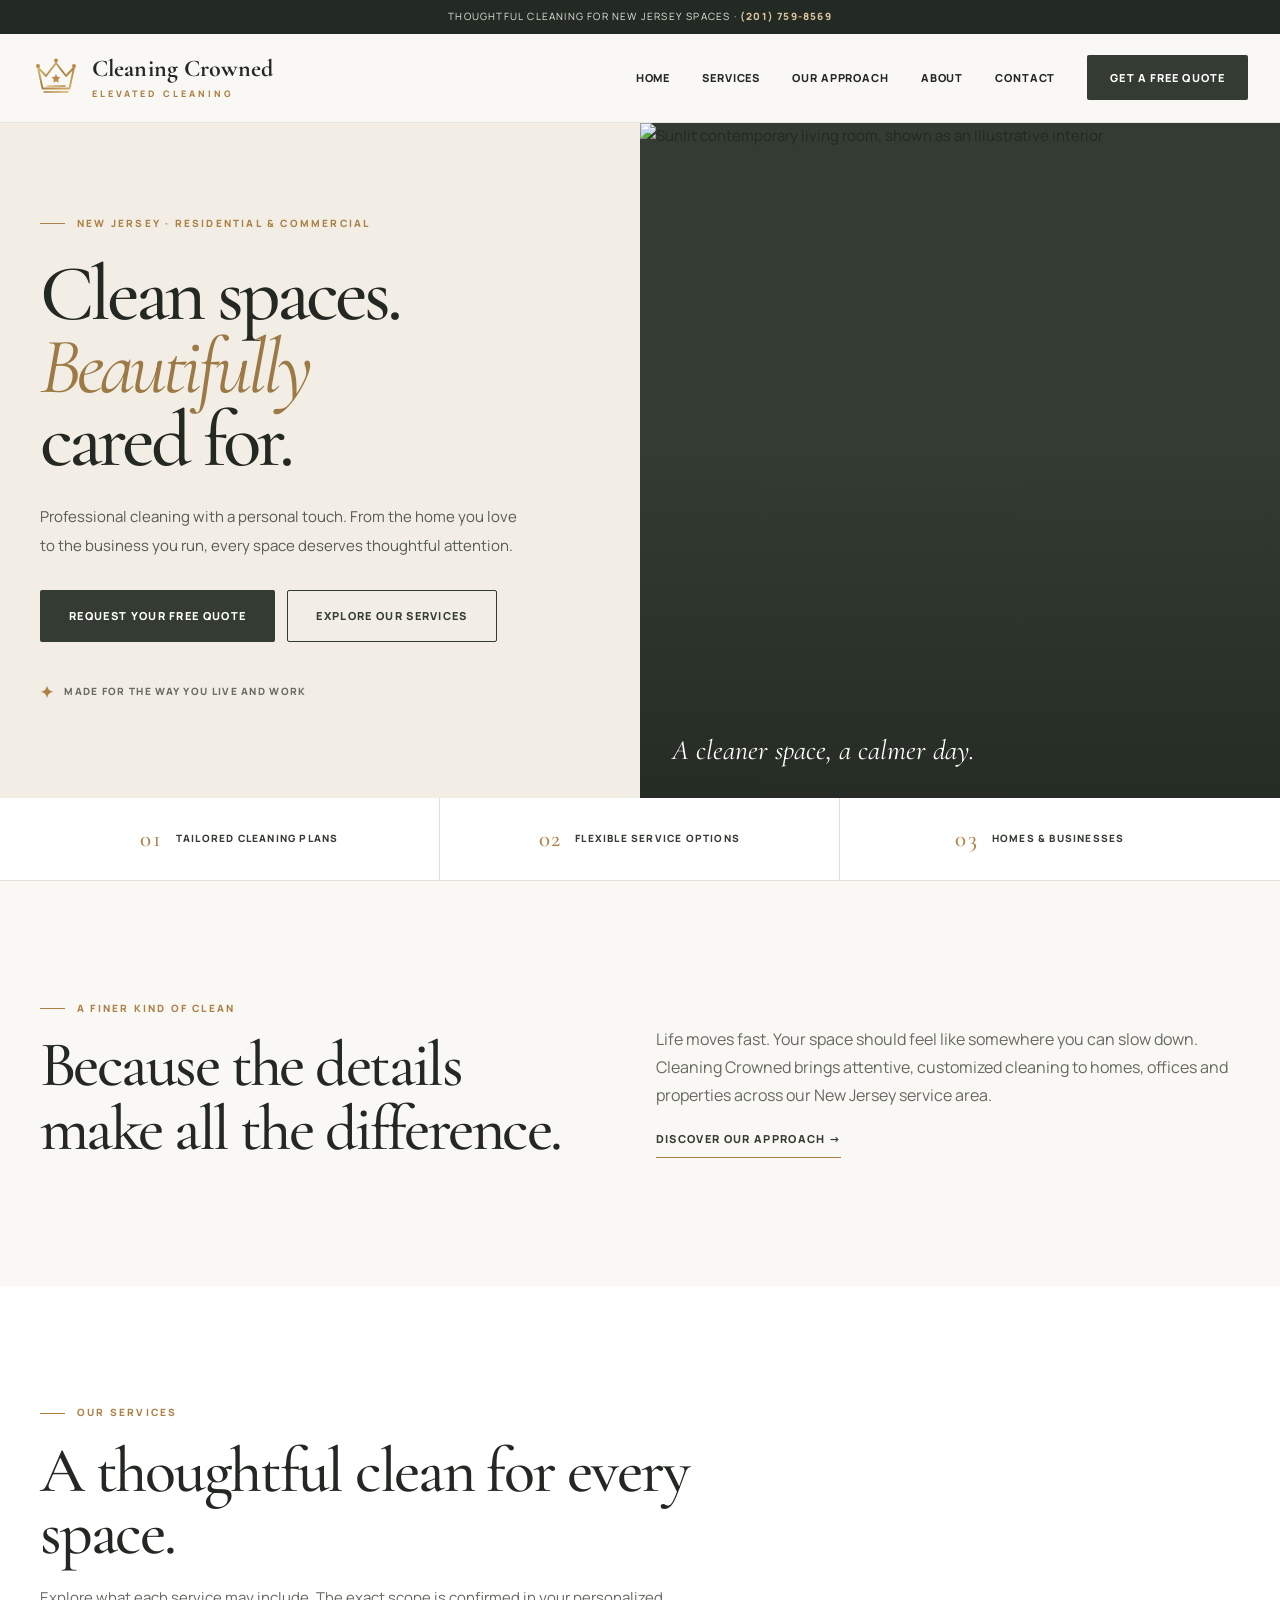
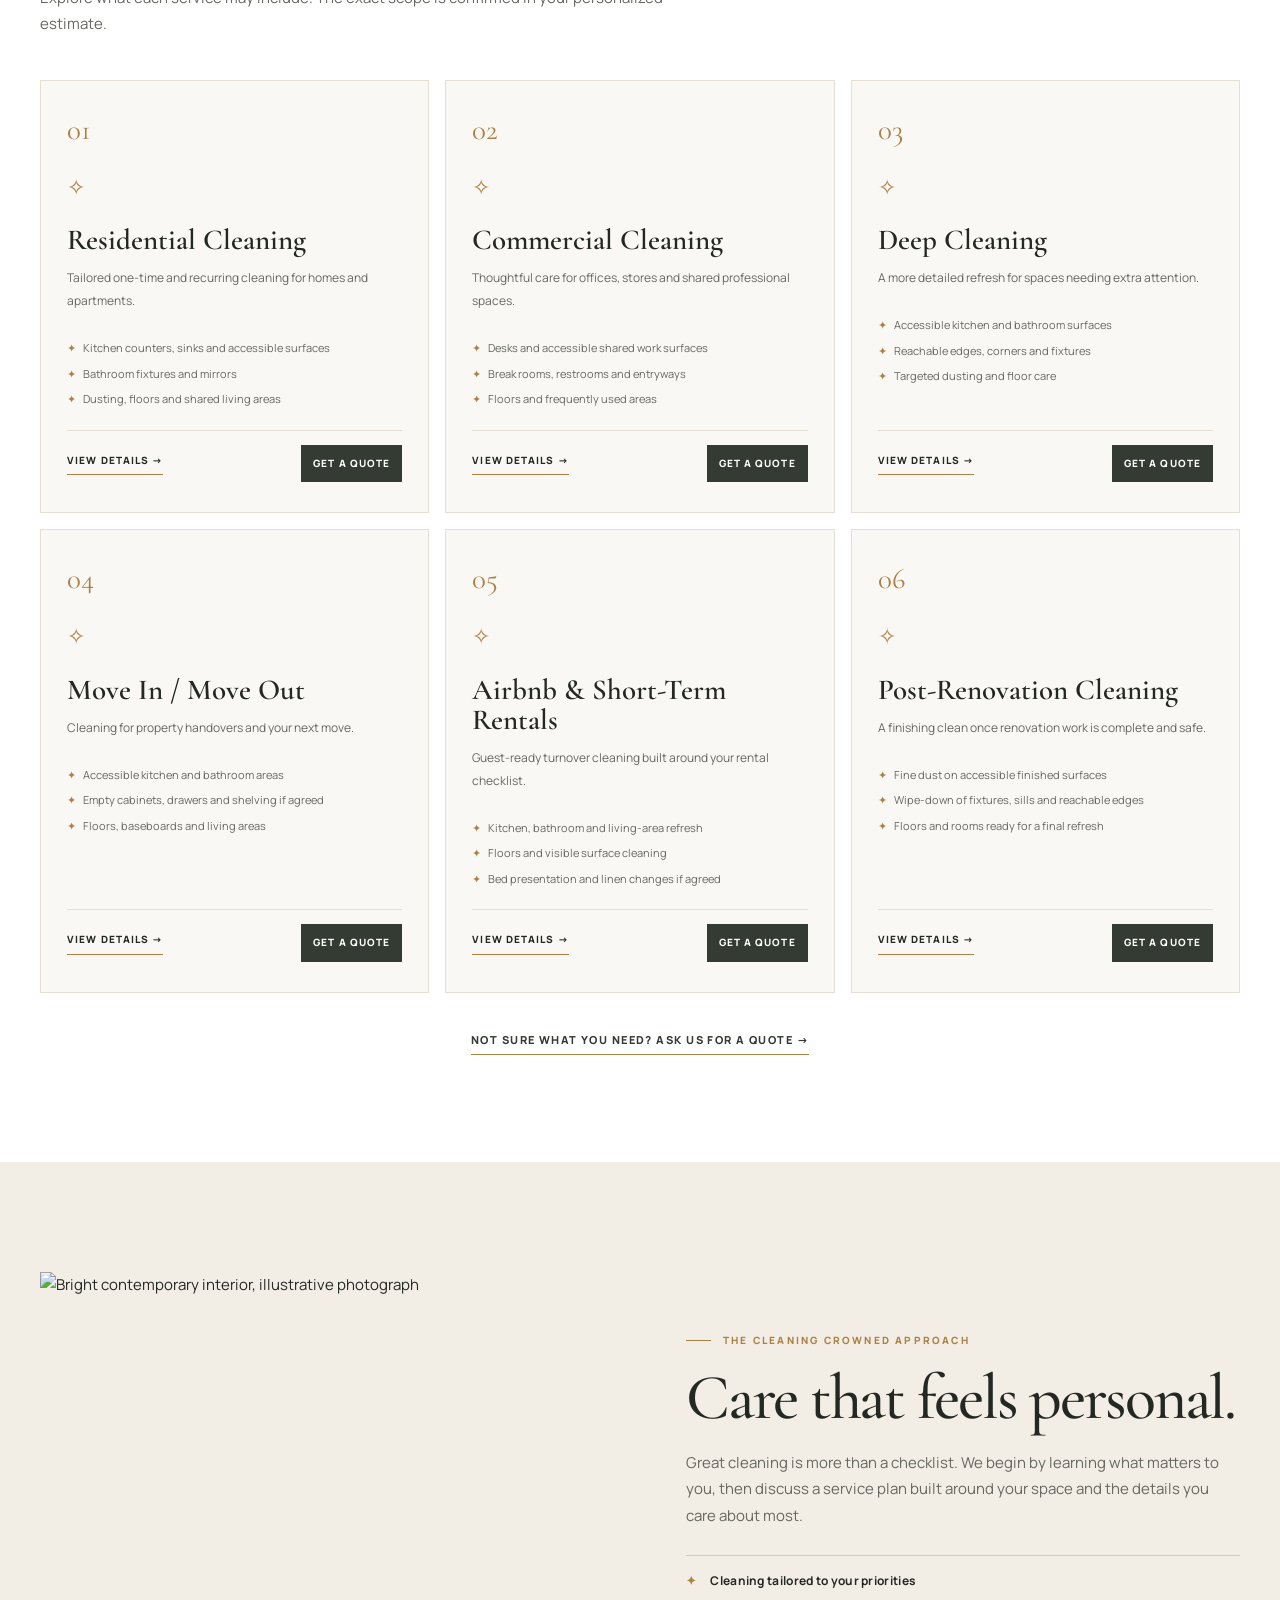
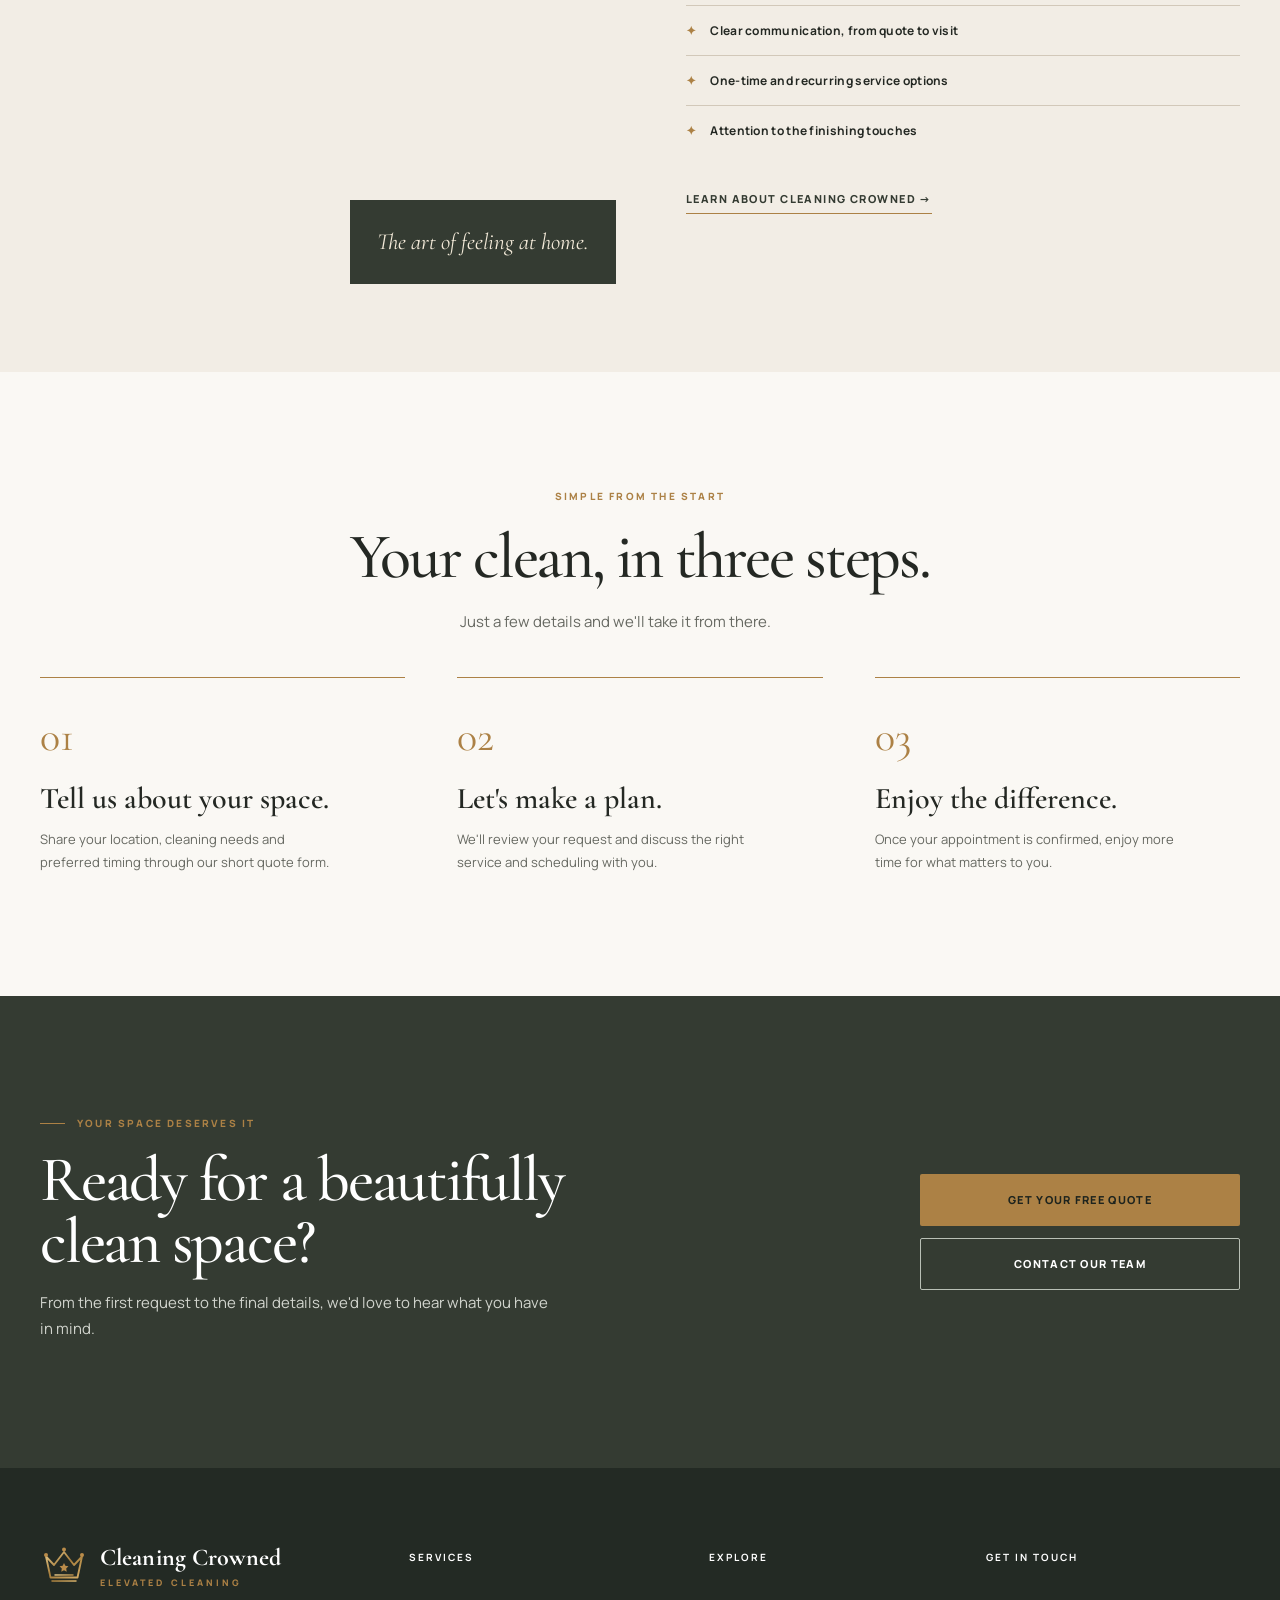
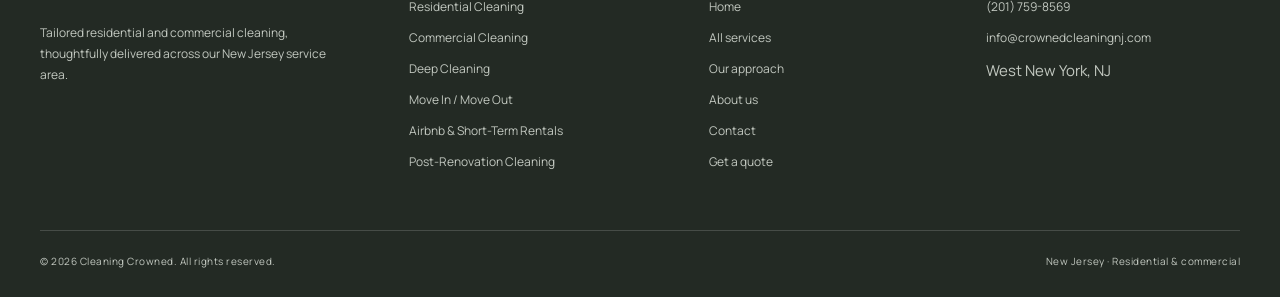
==== commit 24127f61: "Add six cleaning service pages, detailed cards and Home navigation" ====
--- a/index.html
+++ b/index.html
@@ -1,7 +1,7 @@
-<!DOCTYPE html><html lang="en"><head><meta charset="UTF-8"><meta name="viewport" content="width=device-width,initial-scale=1"><meta name="theme-color" content="#faf8f4"><meta name="description" content="Thoughtful, tailored residential and commercial cleaning in New Jersey. Get a free quote from Cleaning Crowned."><title>Luxury Residential & Commercial Cleaning in New Jersey | Cleaning Crowned</title><link rel="icon" type="image/svg+xml" href="assets/crown-mark.svg"><link rel="preconnect" href="https://fonts.googleapis.com"><link rel="preconnect" href="https://fonts.gstatic.com" crossorigin><link rel="stylesheet" href="style.css"></head><body><div class="top-strip">Thoughtful cleaning for New Jersey spaces <span aria-hidden="true">·</span> <a href="tel:+12017598569">(201) 759-8569</a></div><header class="site-header"><div class="nav-wrap"><a class="brand" href="index.html" aria-label="Cleaning Crowned home"><img src="assets/crown-mark.svg" width="48" height="48" alt=""><span class="brand-copy"><strong>Cleaning Crowned</strong><small>Elevated cleaning</small></span></a><button type="button" class="menu-toggle" aria-expanded="false" aria-controls="main-nav">Menu</button><nav id="main-nav" class="main-nav" aria-label="Main navigation"><a href="index.html">Home</a><a href="index.html#services">Services</a><a href="index.html#our-approach">Our approach</a><a href="about.html">About</a><a href="contact.html">Contact</a><a class="nav-cta" href="booking.html">Get a free quote</a></nav></div></header><main><section class="hero-luxury"><div class="hero-grid"><div class="hero-copy"><span class="eyebrow">New Jersey · Residential &amp; commercial</span><h1>Clean spaces.<br><em>Beautifully</em><br>cared for.</h1><p>Professional cleaning with a personal touch. From the home you love to the business you run, every space deserves thoughtful attention.</p><div class="hero-actions"><a class="btn btn-primary" href="booking.html">Request your free quote</a><a class="btn btn-secondary" href="index.html#services">Explore our services</a></div><div class="hero-footnote">Made for the way you live and work</div></div><div class="hero-visual"><img src="https://images.unsplash.com/photo-1600210492486-724fe5c67fb0?w=1400&auto=format&fit=crop&q=82" alt="Sunlit contemporary living room, shown as an illustrative interior" fetchpriority="high" decoding="async"><div class="visual-caption">A cleaner space, a calmer day.</div></div></div></section>
+<!DOCTYPE html><html lang="en"><head><meta charset="UTF-8"><meta name="viewport" content="width=device-width,initial-scale=1"><meta name="theme-color" content="#faf8f4"><meta name="description" content="Thoughtful, tailored residential and commercial cleaning in New Jersey. Get a free quote from Cleaning Crowned."><title>Luxury Residential & Commercial Cleaning in New Jersey | Cleaning Crowned</title><link rel="icon" type="image/svg+xml" href="assets/crown-mark.svg"><link rel="preconnect" href="https://fonts.googleapis.com"><link rel="preconnect" href="https://fonts.gstatic.com" crossorigin><link rel="stylesheet" href="style.css"><meta property="og:type" content="website"><meta property="og:site_name" content="Cleaning Crowned"><meta property="og:title" content="Premium Cleaning for Homes &amp; Businesses | Cleaning Crowned"><meta property="og:description" content="Residential, commercial, Airbnb, deep and post-renovation cleaning in New Jersey. Call (201) 759-8569 for a quote."><meta property="og:image" content="https://raw.githubusercontent.com/patpet21/cleaningcrowned/main/assets/social-preview.png"><meta property="og:image:width" content="1200"><meta property="og:image:height" content="630"><meta property="og:image:alt" content="Cleaning Crowned · New Jersey · (201) 759-8569"><meta name="twitter:card" content="summary_large_image"><meta name="twitter:title" content="Premium Cleaning for Homes &amp; Businesses | Cleaning Crowned"><meta name="twitter:description" content="Residential, commercial, Airbnb, deep and post-renovation cleaning in New Jersey. Call (201) 759-8569 for a quote."><meta name="twitter:image" content="https://raw.githubusercontent.com/patpet21/cleaningcrowned/main/assets/social-preview.png"></head><body><div class="top-strip">Thoughtful cleaning for New Jersey spaces <span aria-hidden="true">·</span> <a href="tel:+12017598569">(201) 759-8569</a></div><header class="site-header"><div class="nav-wrap"><a class="brand" href="index.html" aria-label="Cleaning Crowned home"><img src="assets/crown-mark.svg" width="48" height="48" alt=""><span class="brand-copy"><strong>Cleaning Crowned</strong><small>Elevated cleaning</small></span></a><button type="button" class="menu-toggle" aria-expanded="false" aria-controls="main-nav">Menu</button><nav id="main-nav" class="main-nav" aria-label="Main navigation"><a href="index.html">Home</a><a href="index.html#services">Services</a><a href="index.html#our-approach">Our approach</a><a href="about.html">About</a><a href="contact.html">Contact</a><a class="nav-cta" href="booking.html">Get a free quote</a></nav></div></header><main><section class="hero-luxury"><div class="hero-grid"><div class="hero-copy"><span class="eyebrow">New Jersey · Residential &amp; commercial</span><h1>Clean spaces.<br><em>Beautifully</em><br>cared for.</h1><p>Professional cleaning with a personal touch. From the home you love to the business you run, every space deserves thoughtful attention.</p><div class="hero-actions"><a class="btn btn-primary" href="booking.html">Request your free quote</a><a class="btn btn-secondary" href="index.html#services">Explore our services</a></div><div class="hero-footnote">Made for the way you live and work</div></div><div class="hero-visual"><img src="https://images.unsplash.com/photo-1600210492486-724fe5c67fb0?w=1400&auto=format&fit=crop&q=82" alt="Sunlit contemporary living room, shown as an illustrative interior" fetchpriority="high" decoding="async"><div class="visual-caption">A cleaner space, a calmer day.</div></div></div></section>
 <section class="micro-strip" aria-label="Service highlights"><div class="container micro-grid"><div><b>01</b><span>Tailored cleaning plans</span></div><div><b>02</b><span>Flexible service options</span></div><div><b>03</b><span>Homes &amp; businesses</span></div></div></section>
 <section class="section intro-section"><div class="container intro-split"><div><span class="eyebrow">A finer kind of clean</span><h2>Because the details make all the difference.</h2></div><div><p>Life moves fast. Your space should feel like somewhere you can slow down. Cleaning Crowned brings attentive, customized cleaning to homes, offices and properties across our New Jersey service area.</p><a href="about.html">Discover our approach →</a></div></div></section>
-<section id="services" class="section services-section"><div class="container"><div class="section-heading"><span class="eyebrow">What we do</span><h2>Consider every space cared for.</h2><p>Tell us about your needs and we'll discuss a cleaning plan that suits your property, priorities and schedule.</p></div><div class="service-grid"><article class="service-card"><span class="service-number">01</span><span class="service-icon" aria-hidden="true">✧</span><h3>Residential<br>Cleaning</h3><p>Thoughtful one-time and recurring cleaning for homes and apartments.</p><a href="booking.html?service=residential">Explore service →</a></article><article class="service-card"><span class="service-number">02</span><span class="service-icon" aria-hidden="true">✧</span><h3>Commercial<br>Cleaning</h3><p>Well-kept offices, stores and professional spaces that welcome everyone in.</p><a href="booking.html?service=commercial">Explore service →</a></article><article class="service-card"><span class="service-number">03</span><span class="service-icon" aria-hidden="true">✧</span><h3>Deep<br>Cleaning</h3><p>Extra attention for seasonal refreshes and spaces that need a more detailed clean.</p><a href="booking.html?service=deep">Explore service →</a></article><article class="service-card"><span class="service-number">04</span><span class="service-icon" aria-hidden="true">✧</span><h3>Move In /<br>Move Out</h3><p>A fresh start for the next chapter, whether you're arriving or moving on.</p><a href="booking.html?service=move">Explore service →</a></article></div></div></section>
+<section id="services" class="section services-section"><div class="container"><div class="section-heading"><span class="eyebrow">Our services</span><h2>A thoughtful clean for every space.</h2><p>Explore what each service may include. The exact scope is confirmed in your personalized estimate.</p></div><div class="service-grid"><article class="service-card service-card-detailed"><span class="service-number">01</span><span class="service-icon" aria-hidden="true">✧</span><h3>Residential Cleaning</h3><p>Tailored one-time and recurring cleaning for homes and apartments.</p><ul><li>Kitchen counters, sinks and accessible surfaces</li><li>Bathroom fixtures and mirrors</li><li>Dusting, floors and shared living areas</li></ul><div class="service-actions"><a href="residential-cleaning.html">View details →</a><a href="booking.html?service=residential">Get a quote</a></div></article><article class="service-card service-card-detailed"><span class="service-number">02</span><span class="service-icon" aria-hidden="true">✧</span><h3>Commercial Cleaning</h3><p>Thoughtful care for offices, stores and shared professional spaces.</p><ul><li>Desks and accessible shared work surfaces</li><li>Break rooms, restrooms and entryways</li><li>Floors and frequently used areas</li></ul><div class="service-actions"><a href="commercial-cleaning.html">View details →</a><a href="booking.html?service=commercial">Get a quote</a></div></article><article class="service-card service-card-detailed"><span class="service-number">03</span><span class="service-icon" aria-hidden="true">✧</span><h3>Deep Cleaning</h3><p>A more detailed refresh for spaces needing extra attention.</p><ul><li>Accessible kitchen and bathroom surfaces</li><li>Reachable edges, corners and fixtures</li><li>Targeted dusting and floor care</li></ul><div class="service-actions"><a href="deep-cleaning.html">View details →</a><a href="booking.html?service=deep">Get a quote</a></div></article><article class="service-card service-card-detailed"><span class="service-number">04</span><span class="service-icon" aria-hidden="true">✧</span><h3>Move In / Move Out</h3><p>Cleaning for property handovers and your next move.</p><ul><li>Accessible kitchen and bathroom areas</li><li>Empty cabinets, drawers and shelving if agreed</li><li>Floors, baseboards and living areas</li></ul><div class="service-actions"><a href="move-in-move-out.html">View details →</a><a href="booking.html?service=move">Get a quote</a></div></article><article class="service-card service-card-detailed"><span class="service-number">05</span><span class="service-icon" aria-hidden="true">✧</span><h3>Airbnb &amp; Short-Term Rentals</h3><p>Guest-ready turnover cleaning built around your rental checklist.</p><ul><li>Kitchen, bathroom and living-area refresh</li><li>Floors and visible surface cleaning</li><li>Bed presentation and linen changes if agreed</li></ul><div class="service-actions"><a href="airbnb-cleaning.html">View details →</a><a href="booking.html?service=airbnb">Get a quote</a></div></article><article class="service-card service-card-detailed"><span class="service-number">06</span><span class="service-icon" aria-hidden="true">✧</span><h3>Post-Renovation Cleaning</h3><p>A finishing clean once renovation work is complete and safe.</p><ul><li>Fine dust on accessible finished surfaces</li><li>Wipe-down of fixtures, sills and reachable edges</li><li>Floors and rooms ready for a final refresh</li></ul><div class="service-actions"><a href="post-renovation-cleaning.html">View details →</a><a href="booking.html?service=post-construction">Get a quote</a></div></article></div><div class="service-exit"><a class="text-link" href="booking.html">Not sure what you need? Ask us for a quote →</a></div></div></section>
 <section id="our-approach" class="section editorial-section"><div class="container editorial-grid"><div class="editorial-image"><img src="https://images.unsplash.com/photo-1600607687939-ce8a6c25118c?w=1200&auto=format&fit=crop&q=82" alt="Bright contemporary interior, illustrative photograph" loading="lazy" decoding="async"><span class="image-tag">The art of feeling at home.</span></div><div class="editorial-copy"><span class="eyebrow">The Cleaning Crowned approach</span><h2>Care that feels personal.</h2><p>Great cleaning is more than a checklist. We begin by learning what matters to you, then discuss a service plan built around your space and the details you care about most.</p><ul class="detail-list"><li>Cleaning tailored to your priorities</li><li>Clear communication, from quote to visit</li><li>One-time and recurring service options</li><li>Attention to the finishing touches</li></ul><a class="text-link" href="about.html">Learn about Cleaning Crowned →</a></div></div></section>
 <section class="section process-section"><div class="container"><div class="section-heading centered"><span class="eyebrow">Simple from the start</span><h2>Your clean, in three steps.</h2><p>Just a few details and we'll take it from there.</p></div><div class="process-grid"><div><span>01</span><h3>Tell us about your space.</h3><p>Share your location, cleaning needs and preferred timing through our short quote form.</p></div><div><span>02</span><h3>Let's make a plan.</h3><p>We'll review your request and discuss the right service and scheduling with you.</p></div><div><span>03</span><h3>Enjoy the difference.</h3><p>Once your appointment is confirmed, enjoy more time for what matters to you.</p></div></div></div></section>
-<section class="section cta-section"><div class="container cta-panel"><div><span class="eyebrow">Your space deserves it</span><h2>Ready for a beautifully clean space?</h2><p>From the first request to the final details, we'd love to hear what you have in mind.</p></div><div class="cta-actions"><a class="btn btn-primary" href="booking.html">Get your free quote</a><a class="btn btn-ghost" href="contact.html">Contact our team</a></div></div></section></main><footer class="site-footer"><div class="container footer-grid"><div><a class="brand footer-brand" href="index.html" aria-label="Cleaning Crowned home"><img src="assets/crown-mark.svg" width="48" height="48" alt=""><span class="brand-copy"><strong>Cleaning Crowned</strong><small>Elevated cleaning</small></span></a><p>Tailored residential and commercial cleaning, thoughtfully delivered across our New Jersey service area.</p></div><div><h4>Services</h4><a href="booking.html?service=residential">Residential cleaning</a><a href="booking.html?service=commercial">Commercial cleaning</a><a href="booking.html?service=deep">Deep cleaning</a><a href="booking.html?service=move">Move in / move out</a></div><div><h4>Explore</h4><a href="index.html#our-approach">Our approach</a><a href="about.html">About us</a><a href="contact.html">Contact</a><a href="booking.html">Request an estimate</a></div><div><h4>Get in touch</h4><a href="tel:+12017598569">(201) 759-8569</a><a href="mailto:info@crownedcleaningnj.com">info@crownedcleaningnj.com</a><span>West New York, NJ</span></div></div><div class="container footer-bottom"><span>© 2026 Cleaning Crowned. All rights reserved.</span><span>New Jersey · Residential &amp; commercial</span></div></footer><div class="mobile-action-bar" aria-label="Quick contact actions"><a href="tel:+12017598569">Call us</a><a href="booking.html">Get a quote</a></div><script src="site.js" defer></script></body></html>+<section class="section cta-section"><div class="container cta-panel"><div><span class="eyebrow">Your space deserves it</span><h2>Ready for a beautifully clean space?</h2><p>From the first request to the final details, we'd love to hear what you have in mind.</p></div><div class="cta-actions"><a class="btn btn-primary" href="booking.html">Get your free quote</a><a class="btn btn-ghost" href="contact.html">Contact our team</a></div></div></section></main><footer class="site-footer"><div class="container footer-grid"><div><a class="brand footer-brand" href="index.html" aria-label="Cleaning Crowned home"><img src="assets/crown-mark.svg" width="48" height="48" alt=""><span class="brand-copy"><strong>Cleaning Crowned</strong><small>Elevated cleaning</small></span></a><p>Tailored residential and commercial cleaning, thoughtfully delivered across our New Jersey service area.</p></div><div><h4>Services</h4><a href="residential-cleaning.html">Residential Cleaning</a><a href="commercial-cleaning.html">Commercial Cleaning</a><a href="deep-cleaning.html">Deep Cleaning</a><a href="move-in-move-out.html">Move In / Move Out</a><a href="airbnb-cleaning.html">Airbnb &amp; Short-Term Rentals</a><a href="post-renovation-cleaning.html">Post-Renovation Cleaning</a></div><div><h4>Explore</h4><a href="index.html">Home</a><a href="index.html#services">All services</a><a href="index.html#our-approach">Our approach</a><a href="about.html">About us</a><a href="contact.html">Contact</a><a href="booking.html">Get a quote</a></div><div><h4>Get in touch</h4><a href="tel:+12017598569">(201) 759-8569</a><a href="mailto:info@crownedcleaningnj.com">info@crownedcleaningnj.com</a><span>West New York, NJ</span></div></div><div class="container footer-bottom"><span>© 2026 Cleaning Crowned. All rights reserved.</span><span>New Jersey · Residential &amp; commercial</span></div></footer><div class="mobile-action-bar" aria-label="Quick contact actions"><a href="tel:+12017598569">Call us</a><a href="booking.html">Get a quote</a></div><script src="site.js" defer></script></body></html>
--- a/style.css
+++ b/style.css
@@ -4,3 +4,7 @@
 @media(max-width:1100px){.container,.nav-wrap{width:min(100% - 40px,1200px)}.nav-wrap{min-height:77px}.main-nav{gap:18px}.main-nav>a:not(.nav-cta){font-size:10px}.hero-copy{padding:65px 30px}.hero-copy h1{font-size:clamp(56px,6.5vw,80px)}.service-grid{grid-template-columns:repeat(2,1fr)}.service-card{min-height:260px}.intro-split,.editorial-grid{gap:45px}.footer-grid{grid-template-columns:1.5fr 1fr 1fr}.footer-grid>div:last-child{grid-column:2}}
 @media(max-width:800px){.top-strip{font-size:9px}.nav-wrap{min-height:70px}.brand img{width:40px;height:40px}.brand-copy strong{font-size:21px}.main-nav{display:none;position:absolute;top:70px;left:20px;right:20px;background:var(--ivory);padding:20px;border:1px solid var(--line);box-shadow:var(--shadow);flex-direction:column;align-items:stretch;gap:2px}.main-nav.open{display:flex}.main-nav>a{padding:11px}.main-nav .nav-cta{text-align:center;padding:13px;margin-top:6px}.menu-toggle{display:block}.hero-grid{grid-template-columns:1fr}.hero-copy{padding:74px 28px 58px}.hero-copy h1{font-size:clamp(64px,10vw,100px);max-width:780px}.hero-visual{min-height:460px}.intro-split,.editorial-grid,.story-grid,.quote-layout,.cta-panel{grid-template-columns:1fr;gap:34px}.intro-split{gap:4px}.editorial-image{min-height:420px}.editorial-image img{height:430px}.editorial-image .image-tag{right:12px;bottom:-16px}.cta-actions{justify-self:start}.process-grid{gap:22px}.footer-grid{grid-template-columns:1fr 1fr}.footer-grid>div:last-child{grid-column:auto}}
 @media(max-width:600px){body{padding-bottom:68px}.container,.nav-wrap{width:calc(100% - 32px)}.top-strip{line-height:1.5}.brand{gap:7px}.brand img{width:36px;height:36px}.brand-copy strong{font-size:20px}.brand-copy small{font-size:7px;letter-spacing:.3em}.nav-wrap{min-height:67px}.main-nav{top:67px;left:12px;right:12px}.hero-copy{padding:63px 16px 52px}.hero-copy h1{font-size:clamp(55px,12vw,73px);margin:18px 0}.hero-copy>p{font-size:14px}.hero-actions{display:grid;width:100%}.hero-actions .btn{width:100%}.hero-footnote{font-size:9px;line-height:1.6}.hero-visual{min-height:385px}.visual-caption{bottom:22px;left:20px;font-size:25px}.micro-grid{grid-template-columns:1fr}.micro-grid>div{justify-content:flex-start;border-right:0;border-bottom:1px solid var(--line);padding:10px 0}.micro-grid>div:last-child{border-bottom:0}.section{padding:68px 0}.section-heading{margin-bottom:28px}.section-heading h2,.intro-split h2,.editorial-copy h2,.story-copy h2{font-size:48px}.service-grid,.process-grid,.contact-grid,.quote-form,.thanks-steps{grid-template-columns:1fr}.service-card{min-height:240px;padding:24px}.service-icon{margin-top:8px}.editorial-image,.editorial-image img{min-height:320px;height:330px}.editorial-image .image-tag{font-size:19px;padding:15px}.process-grid{gap:27px}.cta-panel h2{font-size:56px}.cta-actions{max-width:none}.cta-actions .btn{width:100%}.site-footer{padding:58px 0 25px}.footer-grid{grid-template-columns:1fr;gap:30px}.footer-bottom{margin-top:42px;flex-direction:column}.page-hero{padding:56px 0}.page-hero h1{font-size:59px}.content-section,.form-section{padding:59px 0}.content-narrow h2{font-size:47px}.story-image img{height:320px}.quote-aside{padding:30px}.quote-form{padding:23px}.quote-form .field.full,.quote-form .submit,.form-note,.form-status{grid-column:1}.thanks-page{padding:40px 0}.thanks-card{padding:28px 20px}.thanks-steps{gap:10px}.thanks-actions{flex-direction:column}.thanks-actions .btn{width:100%}.mobile-action-bar{position:fixed;display:grid;grid-template-columns:.85fr 1.15fr;gap:8px;bottom:0;left:0;right:0;background:var(--ivory);padding:8px 12px;z-index:110;border-top:1px solid var(--line);box-shadow:0 -4px 25px rgba(0,0,0,.08)}.mobile-action-bar a{display:grid;place-items:center;min-height:46px;border:1px solid var(--olive);font-size:11px;font-weight:800;letter-spacing:.08em;text-transform:uppercase}.mobile-action-bar a:last-child{background:var(--olive);color:#fff}}@media(max-width:350px){.brand-copy strong{font-size:18px}.hero-copy h1{font-size:50px}}@media(prefers-reduced-motion:reduce){html{scroll-behavior:auto}*,*::before,*::after{animation-duration:.01ms!important;transition-duration:.01ms!important}}
+
+/* Service details and six-card commercial layout */
+.page-breadcrumb{padding-top:17px;padding-bottom:12px;display:flex;align-items:center;gap:11px;flex-wrap:wrap;font-size:11px;color:#666861}.page-breadcrumb a{color:var(--olive);text-decoration:underline;text-decoration-color:var(--gold);text-underline-offset:4px}.page-breadcrumb [aria-current=page]{font-weight:700}.service-grid{grid-template-columns:repeat(3,minmax(0,1fr))}.service-card-detailed{min-height:405px}.service-card-detailed h3{font-size:29px}.service-card-detailed ul{list-style:none;padding:0;margin:0 0 22px;display:grid;gap:8px}.service-card-detailed li{font-size:11px;line-height:1.6;color:var(--muted);padding-left:16px;position:relative}.service-card-detailed li:before{content:"✦";position:absolute;left:0;color:var(--gold)}.service-card-detailed .service-actions{margin-top:auto;width:100%;border-top:1px solid var(--line);padding-top:14px;display:flex;flex-wrap:wrap;gap:10px;justify-content:space-between;align-items:center}.service-card-detailed .service-actions a{margin:0;white-space:nowrap}.service-card-detailed .service-actions a:last-child{border:1px solid var(--olive);background:var(--olive);color:#fff;padding:9px 11px}.service-card-detailed .service-actions a:last-child:hover{background:var(--gold);border-color:var(--gold)}.service-exit{text-align:center;padding-top:33px}.service-detail-hero{background:var(--sand);padding:60px 0 77px}.service-detail-grid{display:grid;grid-template-columns:1fr .85fr;gap:6vw;align-items:center}.service-detail-hero h1{font-family:"Cormorant Garamond",Georgia,serif;font-weight:500;line-height:.95;letter-spacing:-.045em;font-size:clamp(58px,6.4vw,100px);margin:24px 0}.service-lead{font-size:16px;max-width:570px;color:var(--muted)}.service-detail-actions{display:flex;flex-wrap:wrap;gap:11px;margin-top:28px}.service-detail-small{font-size:12px;color:var(--muted);margin-top:23px}.service-detail-small a{border-bottom:1px solid var(--gold)}.service-detail-visual{min-height:430px;padding:30px;display:flex;align-items:flex-end;color:#fff;background:linear-gradient(0deg,rgba(25,35,27,.77),transparent 65%),url("https://images.unsplash.com/photo-1600607687939-ce8a6c25118c?w=1200&auto=format&fit=crop&q=82") center/cover no-repeat}.service-detail-visual span{font-size:10px;letter-spacing:.16em}.service-detail-visual strong{display:block;font:500 37px/1.05 "Cormorant Garamond",Georgia,serif}.service-content-section{background:#fff}.service-content-grid{display:grid;grid-template-columns:1.2fr .8fr;gap:68px;align-items:start}.service-content-grid h2{font:500 clamp(48px,5vw,72px)/1 "Cormorant Garamond",Georgia,serif;margin:20px 0}.service-content-grid p{color:var(--muted)}.included-list{list-style:none;padding:0;margin:24px 0}.included-list li{border-bottom:1px solid var(--line);padding:16px 0 16px 30px;position:relative;font-size:14px}.included-list li:before{content:"✦";position:absolute;left:1px;color:var(--gold)}.scope-note{font-size:12px;line-height:1.8}.ideal-panel{background:var(--ivory);border:1px solid var(--line);padding:35px}.ideal-panel h3{font:600 40px/1.05 "Cormorant Garamond",Georgia,serif;margin:19px 0}.ideal-panel ul{padding-left:20px;margin-bottom:26px;color:var(--muted)}.ideal-panel li{margin:10px 0;font-size:13px}.service-related-section{background:var(--ivory)}.related-grid{display:grid;grid-template-columns:repeat(3,1fr);gap:12px}.related-service{display:flex;justify-content:space-between;align-items:center;gap:12px;min-height:112px;border:1px solid var(--line);background:#fff;padding:22px 25px;font:600 27px/1 "Cormorant Garamond",Georgia,serif}.related-service span:last-child{color:var(--gold)}.related-service:hover{background:var(--sand)}.service-return{display:flex;justify-content:space-between;flex-wrap:wrap;gap:18px;margin-top:35px;font-size:11px;font-weight:800;letter-spacing:.08em;text-transform:uppercase}.service-return a{border-bottom:1px solid var(--gold);padding-bottom:7px}.footer-grid{grid-template-columns:1.4fr 1.1fr 1fr 1.1fr}
+@media(max-width:1100px){.service-grid{grid-template-columns:repeat(2,minmax(0,1fr))}.service-detail-grid,.service-content-grid{gap:35px}}@media(max-width:800px){.service-detail-grid,.service-content-grid{grid-template-columns:1fr}.service-detail-visual{min-height:335px}.service-detail-hero{padding:40px 0 56px}.related-grid{grid-template-columns:1fr}.footer-grid{grid-template-columns:1fr 1fr}}@media(max-width:600px){.service-grid{grid-template-columns:1fr}.service-card-detailed{min-height:0}.page-breadcrumb{padding-top:12px;padding-bottom:9px}.service-detail-hero h1{font-size:clamp(54px,14vw,75px)}.service-detail-actions{display:grid}.service-detail-actions .btn{width:100%}.service-detail-visual{min-height:255px}.ideal-panel{padding:25px}.service-return{flex-direction:column}.footer-grid{grid-template-columns:1fr}}
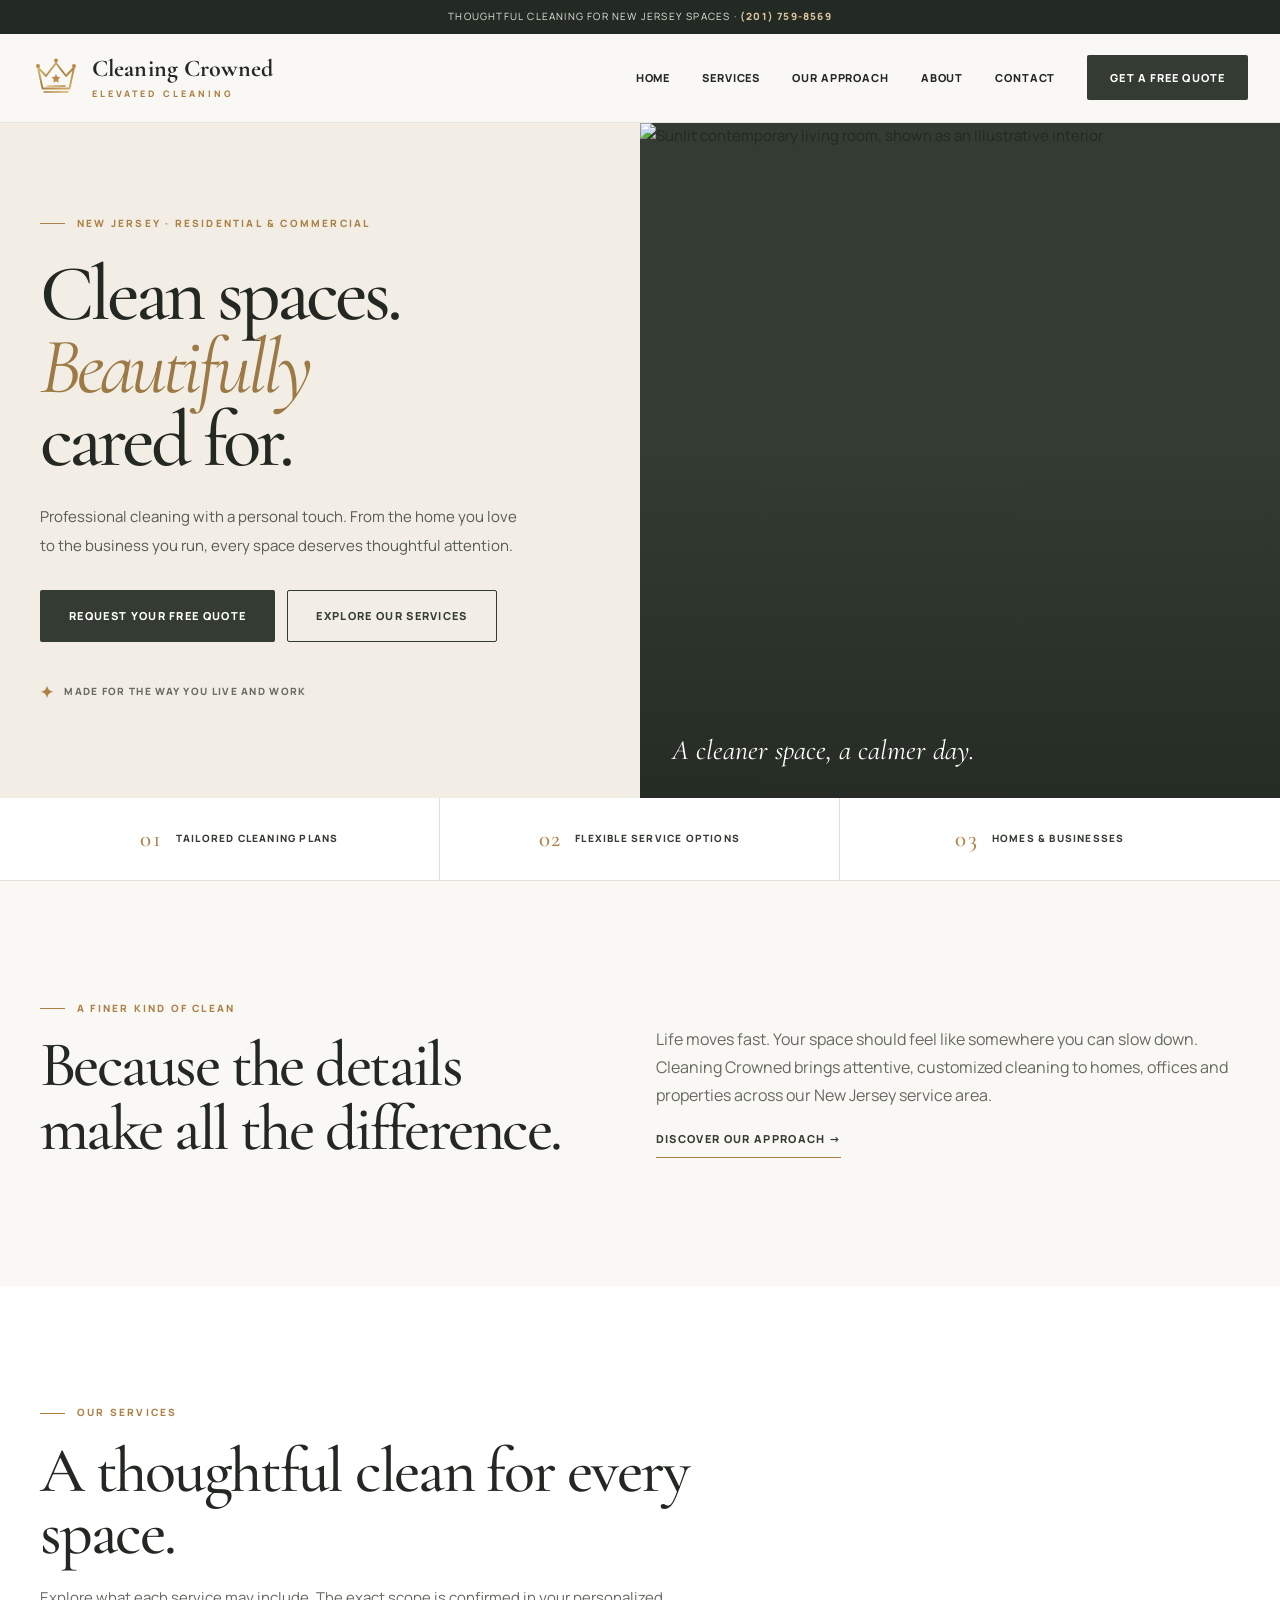
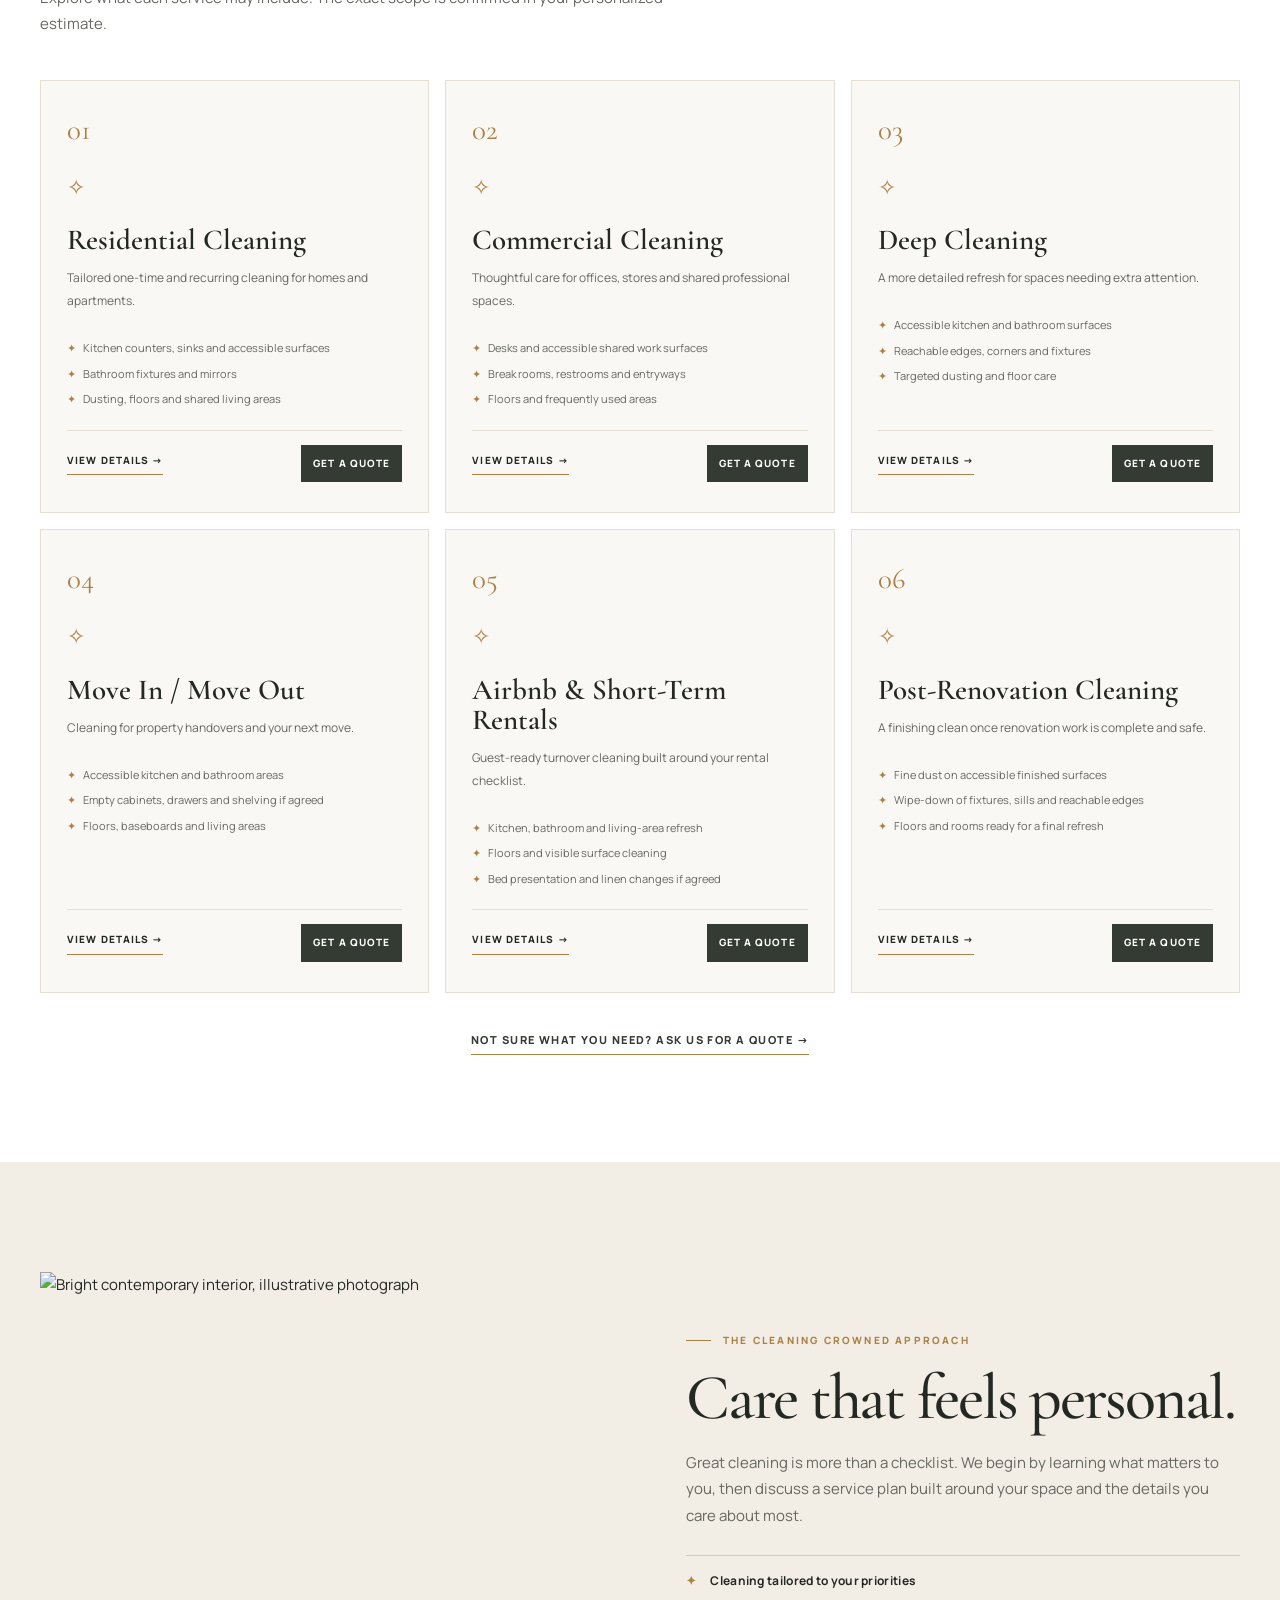
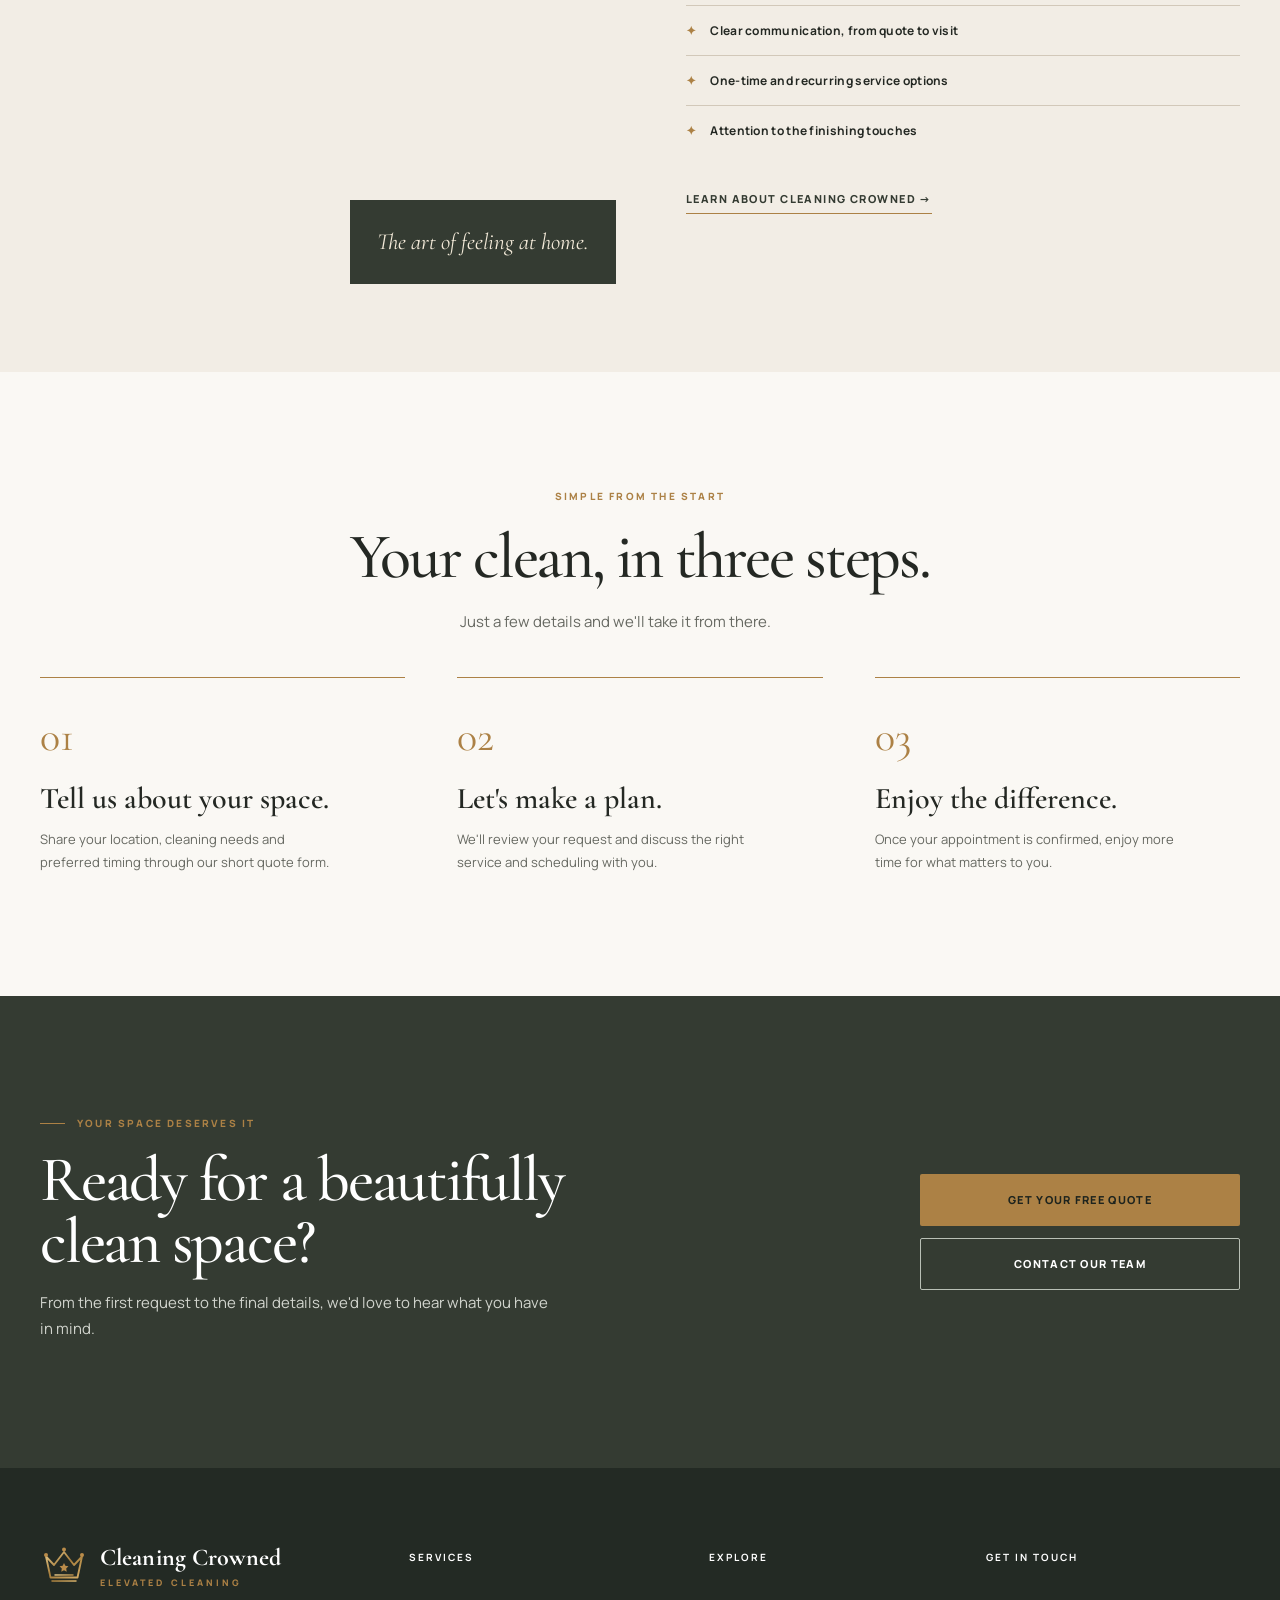
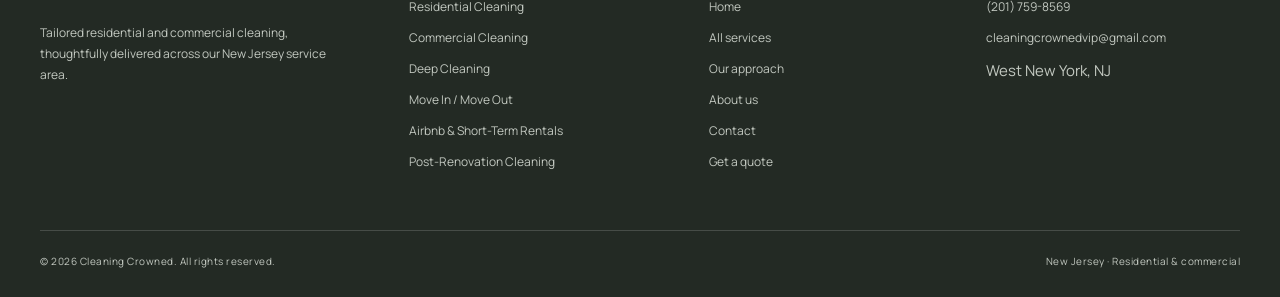
==== commit e0d49994: "Update Cleaning Crowned email and social preview metadata for Netlify domain" ====
--- a/index.html
+++ b/index.html
@@ -1,7 +1,7 @@
-<!DOCTYPE html><html lang="en"><head><meta charset="UTF-8"><meta name="viewport" content="width=device-width,initial-scale=1"><meta name="theme-color" content="#faf8f4"><meta name="description" content="Thoughtful, tailored residential and commercial cleaning in New Jersey. Get a free quote from Cleaning Crowned."><title>Luxury Residential & Commercial Cleaning in New Jersey | Cleaning Crowned</title><link rel="icon" type="image/svg+xml" href="assets/crown-mark.svg"><link rel="preconnect" href="https://fonts.googleapis.com"><link rel="preconnect" href="https://fonts.gstatic.com" crossorigin><link rel="stylesheet" href="style.css"><meta property="og:type" content="website"><meta property="og:site_name" content="Cleaning Crowned"><meta property="og:title" content="Premium Cleaning for Homes &amp; Businesses | Cleaning Crowned"><meta property="og:description" content="Residential, commercial, Airbnb, deep and post-renovation cleaning in New Jersey. Call (201) 759-8569 for a quote."><meta property="og:image" content="https://raw.githubusercontent.com/patpet21/cleaningcrowned/main/assets/social-preview.png"><meta property="og:image:width" content="1200"><meta property="og:image:height" content="630"><meta property="og:image:alt" content="Cleaning Crowned · New Jersey · (201) 759-8569"><meta name="twitter:card" content="summary_large_image"><meta name="twitter:title" content="Premium Cleaning for Homes &amp; Businesses | Cleaning Crowned"><meta name="twitter:description" content="Residential, commercial, Airbnb, deep and post-renovation cleaning in New Jersey. Call (201) 759-8569 for a quote."><meta name="twitter:image" content="https://raw.githubusercontent.com/patpet21/cleaningcrowned/main/assets/social-preview.png"></head><body><div class="top-strip">Thoughtful cleaning for New Jersey spaces <span aria-hidden="true">·</span> <a href="tel:+12017598569">(201) 759-8569</a></div><header class="site-header"><div class="nav-wrap"><a class="brand" href="index.html" aria-label="Cleaning Crowned home"><img src="assets/crown-mark.svg" width="48" height="48" alt=""><span class="brand-copy"><strong>Cleaning Crowned</strong><small>Elevated cleaning</small></span></a><button type="button" class="menu-toggle" aria-expanded="false" aria-controls="main-nav">Menu</button><nav id="main-nav" class="main-nav" aria-label="Main navigation"><a href="index.html">Home</a><a href="index.html#services">Services</a><a href="index.html#our-approach">Our approach</a><a href="about.html">About</a><a href="contact.html">Contact</a><a class="nav-cta" href="booking.html">Get a free quote</a></nav></div></header><main><section class="hero-luxury"><div class="hero-grid"><div class="hero-copy"><span class="eyebrow">New Jersey · Residential &amp; commercial</span><h1>Clean spaces.<br><em>Beautifully</em><br>cared for.</h1><p>Professional cleaning with a personal touch. From the home you love to the business you run, every space deserves thoughtful attention.</p><div class="hero-actions"><a class="btn btn-primary" href="booking.html">Request your free quote</a><a class="btn btn-secondary" href="index.html#services">Explore our services</a></div><div class="hero-footnote">Made for the way you live and work</div></div><div class="hero-visual"><img src="https://images.unsplash.com/photo-1600210492486-724fe5c67fb0?w=1400&auto=format&fit=crop&q=82" alt="Sunlit contemporary living room, shown as an illustrative interior" fetchpriority="high" decoding="async"><div class="visual-caption">A cleaner space, a calmer day.</div></div></div></section>
+<!DOCTYPE html><html lang="en"><head><meta charset="UTF-8"><meta name="viewport" content="width=device-width,initial-scale=1"><meta name="theme-color" content="#faf8f4"><meta name="description" content="Thoughtful, tailored residential and commercial cleaning in New Jersey. Get a free quote from Cleaning Crowned."><title>Luxury Residential & Commercial Cleaning in New Jersey | Cleaning Crowned</title><link rel="icon" type="image/svg+xml" href="assets/crown-mark.svg"><link rel="preconnect" href="https://fonts.googleapis.com"><link rel="preconnect" href="https://fonts.gstatic.com" crossorigin><link rel="stylesheet" href="style.css"><meta property="og:type" content="website"><meta property="og:site_name" content="Cleaning Crowned"><meta property="og:title" content="Premium Cleaning for Homes &amp; Businesses | Cleaning Crowned"><meta property="og:description" content="Residential, commercial, Airbnb, deep and post-renovation cleaning in New Jersey. Call (201) 759-8569 for a quote."><meta property="og:image" content="https://graceful-smakager-014814.netlify.app/assets/social-preview.png?v=5"><meta property="og:image:width" content="1200"><meta property="og:image:height" content="630"><meta property="og:image:alt" content="Cleaning Crowned · New Jersey · (201) 759-8569"><meta name="twitter:card" content="summary_large_image"><meta name="twitter:title" content="Premium Cleaning for Homes &amp; Businesses | Cleaning Crowned"><meta name="twitter:description" content="Residential, commercial, Airbnb, deep and post-renovation cleaning in New Jersey. Call (201) 759-8569 for a quote."><meta name="twitter:image" content="https://graceful-smakager-014814.netlify.app/assets/social-preview.png?v=5"><link rel="canonical" href="https://graceful-smakager-014814.netlify.app/"><meta property="og:url" content="https://graceful-smakager-014814.netlify.app/"><meta property="og:image:secure_url" content="https://graceful-smakager-014814.netlify.app/assets/social-preview.png?v=5"><meta property="og:image:type" content="image/png"><meta name="twitter:image:alt" content="Cleaning Crowned logo, premium cleaning in New Jersey, (201) 759-8569"></head><body><div class="top-strip">Thoughtful cleaning for New Jersey spaces <span aria-hidden="true">·</span> <a href="tel:+12017598569">(201) 759-8569</a></div><header class="site-header"><div class="nav-wrap"><a class="brand" href="index.html" aria-label="Cleaning Crowned home"><img src="assets/crown-mark.svg" width="48" height="48" alt=""><span class="brand-copy"><strong>Cleaning Crowned</strong><small>Elevated cleaning</small></span></a><button type="button" class="menu-toggle" aria-expanded="false" aria-controls="main-nav">Menu</button><nav id="main-nav" class="main-nav" aria-label="Main navigation"><a href="index.html">Home</a><a href="index.html#services">Services</a><a href="index.html#our-approach">Our approach</a><a href="about.html">About</a><a href="contact.html">Contact</a><a class="nav-cta" href="booking.html">Get a free quote</a></nav></div></header><main><section class="hero-luxury"><div class="hero-grid"><div class="hero-copy"><span class="eyebrow">New Jersey · Residential &amp; commercial</span><h1>Clean spaces.<br><em>Beautifully</em><br>cared for.</h1><p>Professional cleaning with a personal touch. From the home you love to the business you run, every space deserves thoughtful attention.</p><div class="hero-actions"><a class="btn btn-primary" href="booking.html">Request your free quote</a><a class="btn btn-secondary" href="index.html#services">Explore our services</a></div><div class="hero-footnote">Made for the way you live and work</div></div><div class="hero-visual"><img src="https://images.unsplash.com/photo-1600210492486-724fe5c67fb0?w=1400&auto=format&fit=crop&q=82" alt="Sunlit contemporary living room, shown as an illustrative interior" fetchpriority="high" decoding="async"><div class="visual-caption">A cleaner space, a calmer day.</div></div></div></section>
 <section class="micro-strip" aria-label="Service highlights"><div class="container micro-grid"><div><b>01</b><span>Tailored cleaning plans</span></div><div><b>02</b><span>Flexible service options</span></div><div><b>03</b><span>Homes &amp; businesses</span></div></div></section>
 <section class="section intro-section"><div class="container intro-split"><div><span class="eyebrow">A finer kind of clean</span><h2>Because the details make all the difference.</h2></div><div><p>Life moves fast. Your space should feel like somewhere you can slow down. Cleaning Crowned brings attentive, customized cleaning to homes, offices and properties across our New Jersey service area.</p><a href="about.html">Discover our approach →</a></div></div></section>
 <section id="services" class="section services-section"><div class="container"><div class="section-heading"><span class="eyebrow">Our services</span><h2>A thoughtful clean for every space.</h2><p>Explore what each service may include. The exact scope is confirmed in your personalized estimate.</p></div><div class="service-grid"><article class="service-card service-card-detailed"><span class="service-number">01</span><span class="service-icon" aria-hidden="true">✧</span><h3>Residential Cleaning</h3><p>Tailored one-time and recurring cleaning for homes and apartments.</p><ul><li>Kitchen counters, sinks and accessible surfaces</li><li>Bathroom fixtures and mirrors</li><li>Dusting, floors and shared living areas</li></ul><div class="service-actions"><a href="residential-cleaning.html">View details →</a><a href="booking.html?service=residential">Get a quote</a></div></article><article class="service-card service-card-detailed"><span class="service-number">02</span><span class="service-icon" aria-hidden="true">✧</span><h3>Commercial Cleaning</h3><p>Thoughtful care for offices, stores and shared professional spaces.</p><ul><li>Desks and accessible shared work surfaces</li><li>Break rooms, restrooms and entryways</li><li>Floors and frequently used areas</li></ul><div class="service-actions"><a href="commercial-cleaning.html">View details →</a><a href="booking.html?service=commercial">Get a quote</a></div></article><article class="service-card service-card-detailed"><span class="service-number">03</span><span class="service-icon" aria-hidden="true">✧</span><h3>Deep Cleaning</h3><p>A more detailed refresh for spaces needing extra attention.</p><ul><li>Accessible kitchen and bathroom surfaces</li><li>Reachable edges, corners and fixtures</li><li>Targeted dusting and floor care</li></ul><div class="service-actions"><a href="deep-cleaning.html">View details →</a><a href="booking.html?service=deep">Get a quote</a></div></article><article class="service-card service-card-detailed"><span class="service-number">04</span><span class="service-icon" aria-hidden="true">✧</span><h3>Move In / Move Out</h3><p>Cleaning for property handovers and your next move.</p><ul><li>Accessible kitchen and bathroom areas</li><li>Empty cabinets, drawers and shelving if agreed</li><li>Floors, baseboards and living areas</li></ul><div class="service-actions"><a href="move-in-move-out.html">View details →</a><a href="booking.html?service=move">Get a quote</a></div></article><article class="service-card service-card-detailed"><span class="service-number">05</span><span class="service-icon" aria-hidden="true">✧</span><h3>Airbnb &amp; Short-Term Rentals</h3><p>Guest-ready turnover cleaning built around your rental checklist.</p><ul><li>Kitchen, bathroom and living-area refresh</li><li>Floors and visible surface cleaning</li><li>Bed presentation and linen changes if agreed</li></ul><div class="service-actions"><a href="airbnb-cleaning.html">View details →</a><a href="booking.html?service=airbnb">Get a quote</a></div></article><article class="service-card service-card-detailed"><span class="service-number">06</span><span class="service-icon" aria-hidden="true">✧</span><h3>Post-Renovation Cleaning</h3><p>A finishing clean once renovation work is complete and safe.</p><ul><li>Fine dust on accessible finished surfaces</li><li>Wipe-down of fixtures, sills and reachable edges</li><li>Floors and rooms ready for a final refresh</li></ul><div class="service-actions"><a href="post-renovation-cleaning.html">View details →</a><a href="booking.html?service=post-construction">Get a quote</a></div></article></div><div class="service-exit"><a class="text-link" href="booking.html">Not sure what you need? Ask us for a quote →</a></div></div></section>
 <section id="our-approach" class="section editorial-section"><div class="container editorial-grid"><div class="editorial-image"><img src="https://images.unsplash.com/photo-1600607687939-ce8a6c25118c?w=1200&auto=format&fit=crop&q=82" alt="Bright contemporary interior, illustrative photograph" loading="lazy" decoding="async"><span class="image-tag">The art of feeling at home.</span></div><div class="editorial-copy"><span class="eyebrow">The Cleaning Crowned approach</span><h2>Care that feels personal.</h2><p>Great cleaning is more than a checklist. We begin by learning what matters to you, then discuss a service plan built around your space and the details you care about most.</p><ul class="detail-list"><li>Cleaning tailored to your priorities</li><li>Clear communication, from quote to visit</li><li>One-time and recurring service options</li><li>Attention to the finishing touches</li></ul><a class="text-link" href="about.html">Learn about Cleaning Crowned →</a></div></div></section>
 <section class="section process-section"><div class="container"><div class="section-heading centered"><span class="eyebrow">Simple from the start</span><h2>Your clean, in three steps.</h2><p>Just a few details and we'll take it from there.</p></div><div class="process-grid"><div><span>01</span><h3>Tell us about your space.</h3><p>Share your location, cleaning needs and preferred timing through our short quote form.</p></div><div><span>02</span><h3>Let's make a plan.</h3><p>We'll review your request and discuss the right service and scheduling with you.</p></div><div><span>03</span><h3>Enjoy the difference.</h3><p>Once your appointment is confirmed, enjoy more time for what matters to you.</p></div></div></div></section>
-<section class="section cta-section"><div class="container cta-panel"><div><span class="eyebrow">Your space deserves it</span><h2>Ready for a beautifully clean space?</h2><p>From the first request to the final details, we'd love to hear what you have in mind.</p></div><div class="cta-actions"><a class="btn btn-primary" href="booking.html">Get your free quote</a><a class="btn btn-ghost" href="contact.html">Contact our team</a></div></div></section></main><footer class="site-footer"><div class="container footer-grid"><div><a class="brand footer-brand" href="index.html" aria-label="Cleaning Crowned home"><img src="assets/crown-mark.svg" width="48" height="48" alt=""><span class="brand-copy"><strong>Cleaning Crowned</strong><small>Elevated cleaning</small></span></a><p>Tailored residential and commercial cleaning, thoughtfully delivered across our New Jersey service area.</p></div><div><h4>Services</h4><a href="residential-cleaning.html">Residential Cleaning</a><a href="commercial-cleaning.html">Commercial Cleaning</a><a href="deep-cleaning.html">Deep Cleaning</a><a href="move-in-move-out.html">Move In / Move Out</a><a href="airbnb-cleaning.html">Airbnb &amp; Short-Term Rentals</a><a href="post-renovation-cleaning.html">Post-Renovation Cleaning</a></div><div><h4>Explore</h4><a href="index.html">Home</a><a href="index.html#services">All services</a><a href="index.html#our-approach">Our approach</a><a href="about.html">About us</a><a href="contact.html">Contact</a><a href="booking.html">Get a quote</a></div><div><h4>Get in touch</h4><a href="tel:+12017598569">(201) 759-8569</a><a href="mailto:info@crownedcleaningnj.com">info@crownedcleaningnj.com</a><span>West New York, NJ</span></div></div><div class="container footer-bottom"><span>© 2026 Cleaning Crowned. All rights reserved.</span><span>New Jersey · Residential &amp; commercial</span></div></footer><div class="mobile-action-bar" aria-label="Quick contact actions"><a href="tel:+12017598569">Call us</a><a href="booking.html">Get a quote</a></div><script src="site.js" defer></script></body></html>+<section class="section cta-section"><div class="container cta-panel"><div><span class="eyebrow">Your space deserves it</span><h2>Ready for a beautifully clean space?</h2><p>From the first request to the final details, we'd love to hear what you have in mind.</p></div><div class="cta-actions"><a class="btn btn-primary" href="booking.html">Get your free quote</a><a class="btn btn-ghost" href="contact.html">Contact our team</a></div></div></section></main><footer class="site-footer"><div class="container footer-grid"><div><a class="brand footer-brand" href="index.html" aria-label="Cleaning Crowned home"><img src="assets/crown-mark.svg" width="48" height="48" alt=""><span class="brand-copy"><strong>Cleaning Crowned</strong><small>Elevated cleaning</small></span></a><p>Tailored residential and commercial cleaning, thoughtfully delivered across our New Jersey service area.</p></div><div><h4>Services</h4><a href="residential-cleaning.html">Residential Cleaning</a><a href="commercial-cleaning.html">Commercial Cleaning</a><a href="deep-cleaning.html">Deep Cleaning</a><a href="move-in-move-out.html">Move In / Move Out</a><a href="airbnb-cleaning.html">Airbnb &amp; Short-Term Rentals</a><a href="post-renovation-cleaning.html">Post-Renovation Cleaning</a></div><div><h4>Explore</h4><a href="index.html">Home</a><a href="index.html#services">All services</a><a href="index.html#our-approach">Our approach</a><a href="about.html">About us</a><a href="contact.html">Contact</a><a href="booking.html">Get a quote</a></div><div><h4>Get in touch</h4><a href="tel:+12017598569">(201) 759-8569</a><a href="mailto:cleaningcrownedvip@gmail.com">cleaningcrownedvip@gmail.com</a><span>West New York, NJ</span></div></div><div class="container footer-bottom"><span>© 2026 Cleaning Crowned. All rights reserved.</span><span>New Jersey · Residential &amp; commercial</span></div></footer><div class="mobile-action-bar" aria-label="Quick contact actions"><a href="tel:+12017598569">Call us</a><a href="booking.html">Get a quote</a></div><script src="site.js" defer></script></body></html>
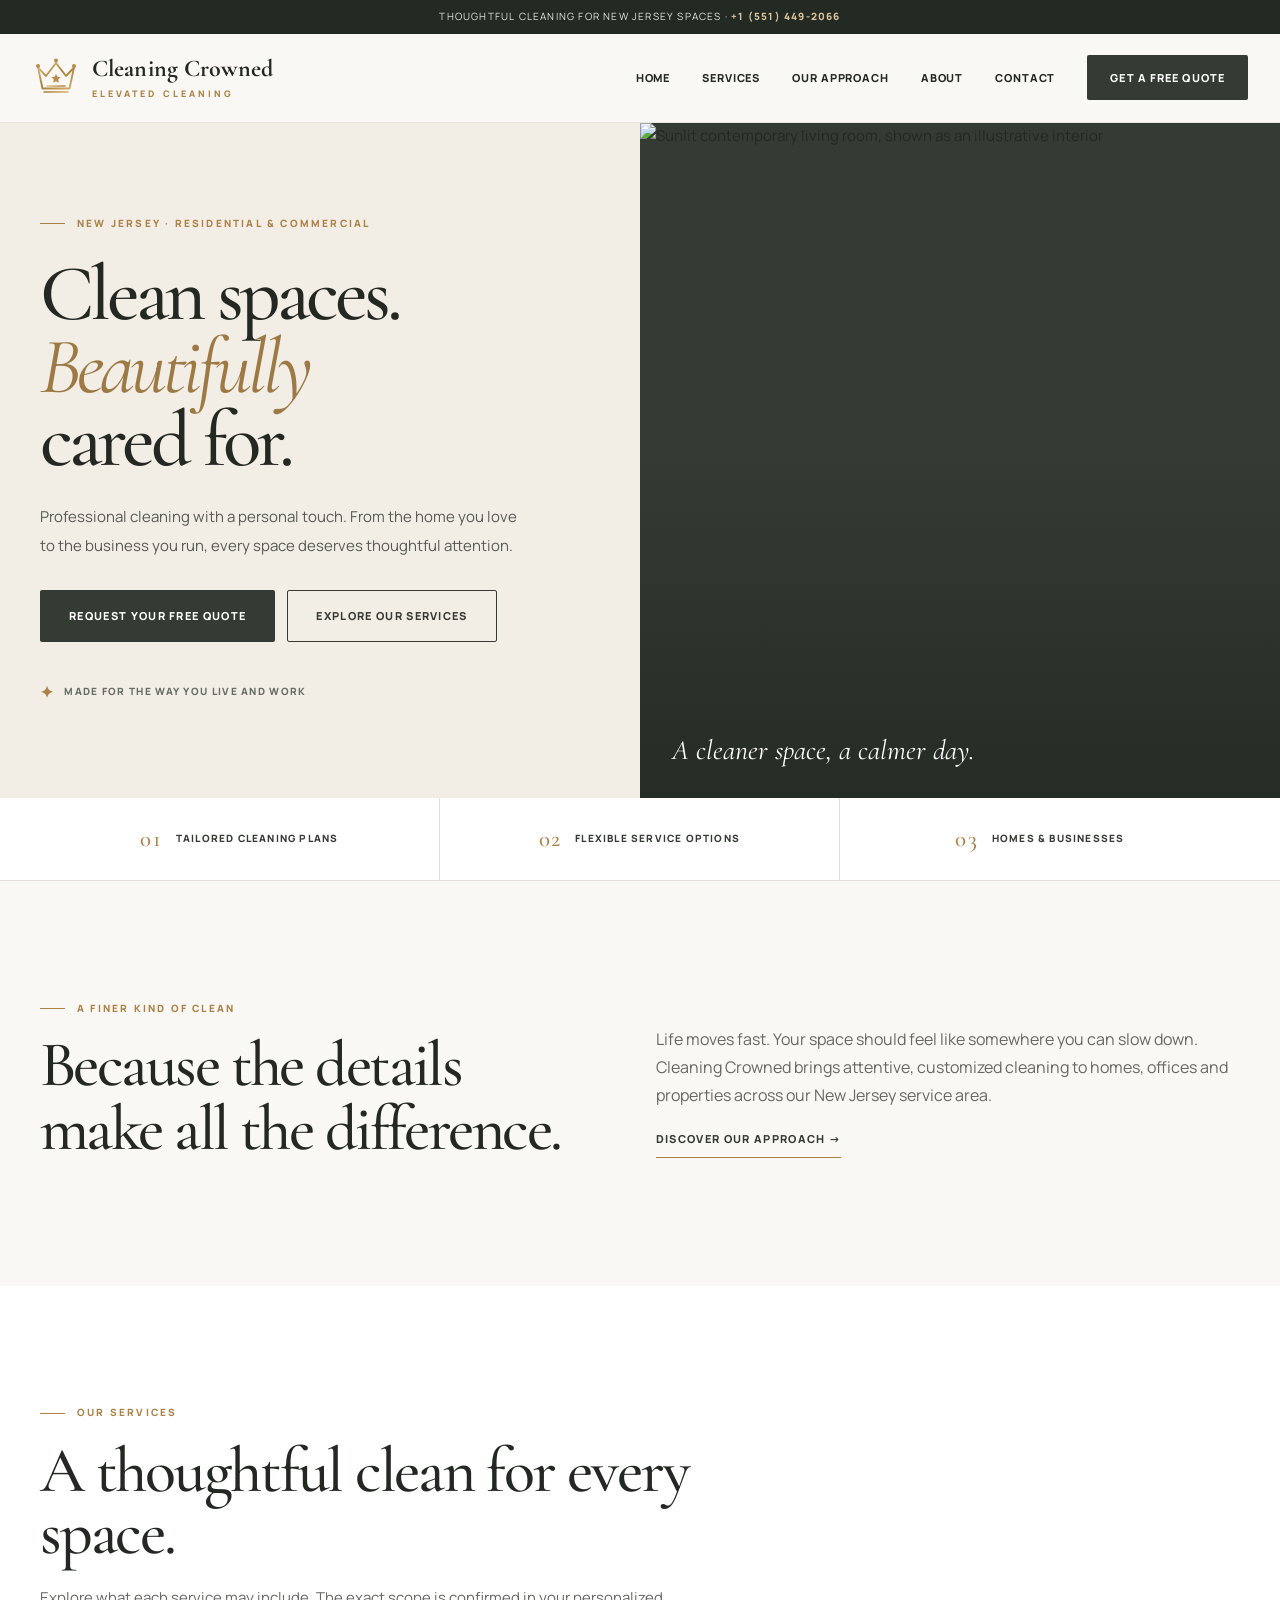
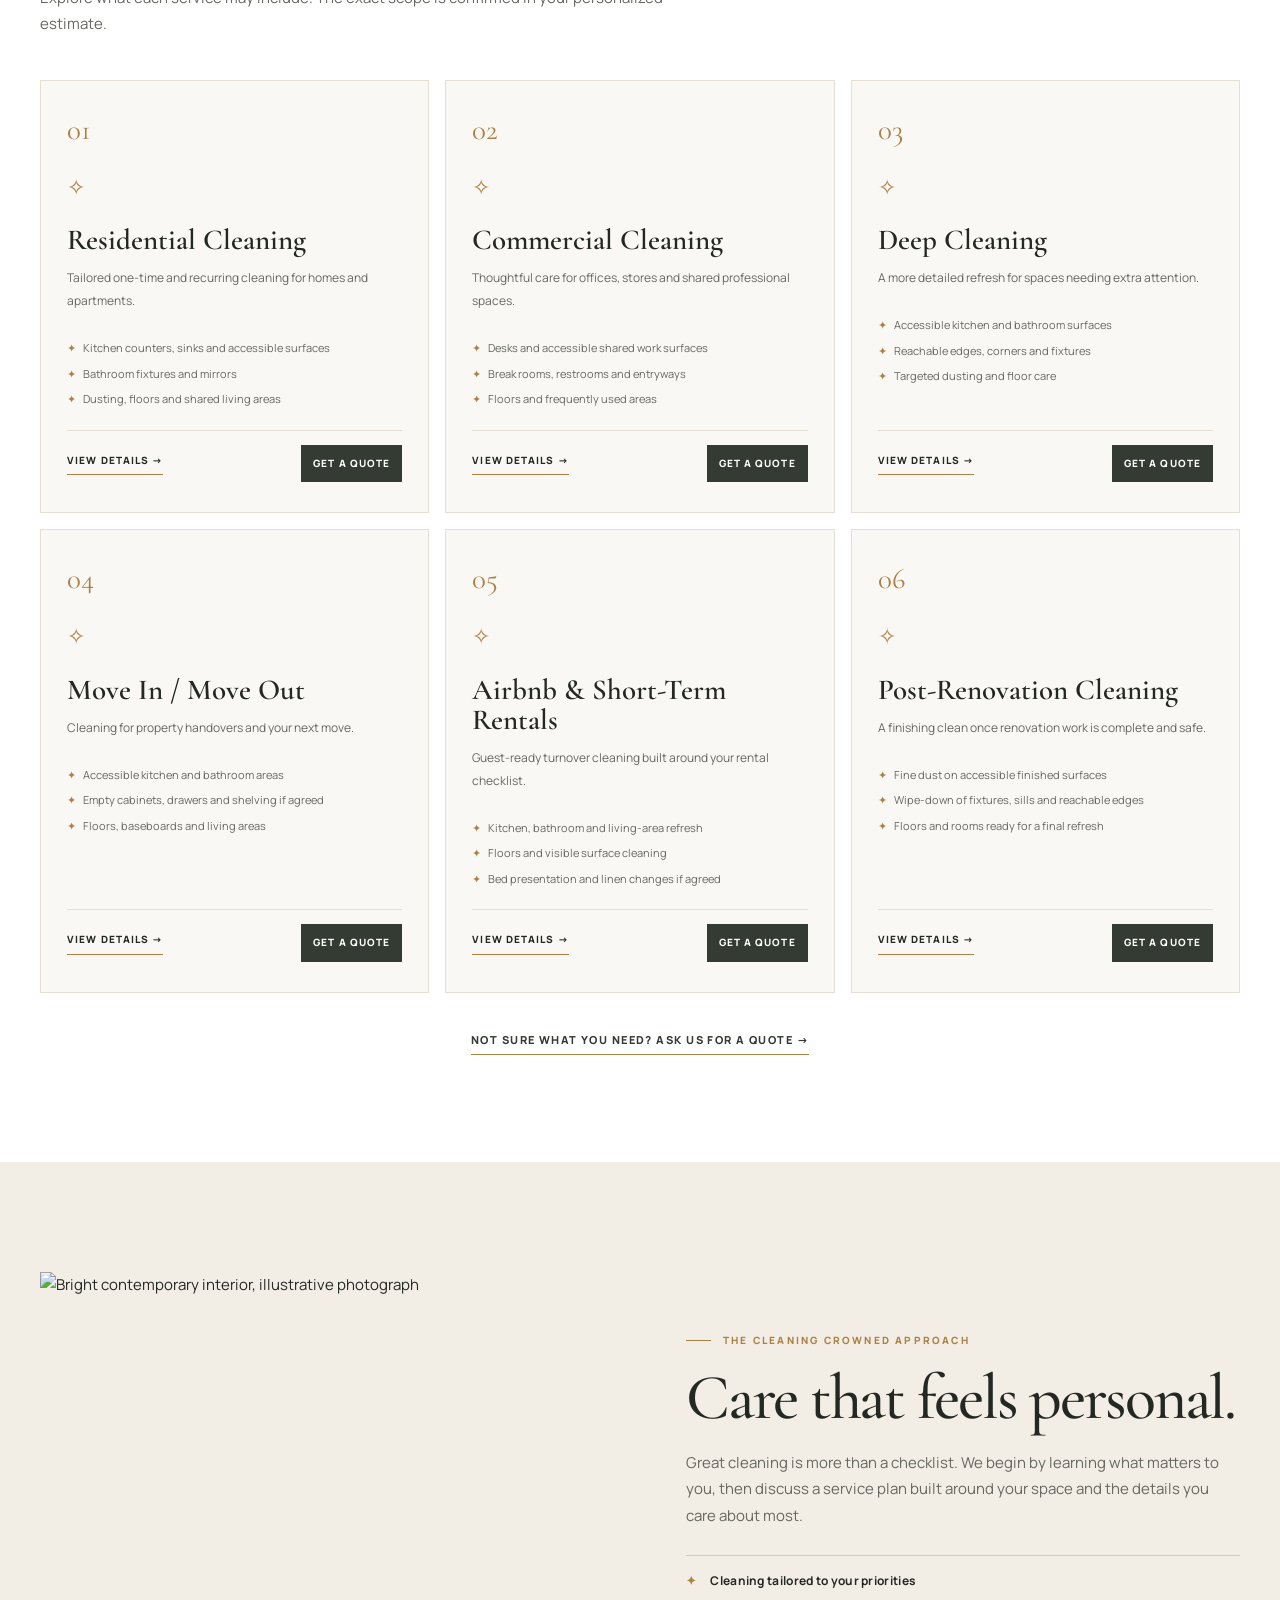
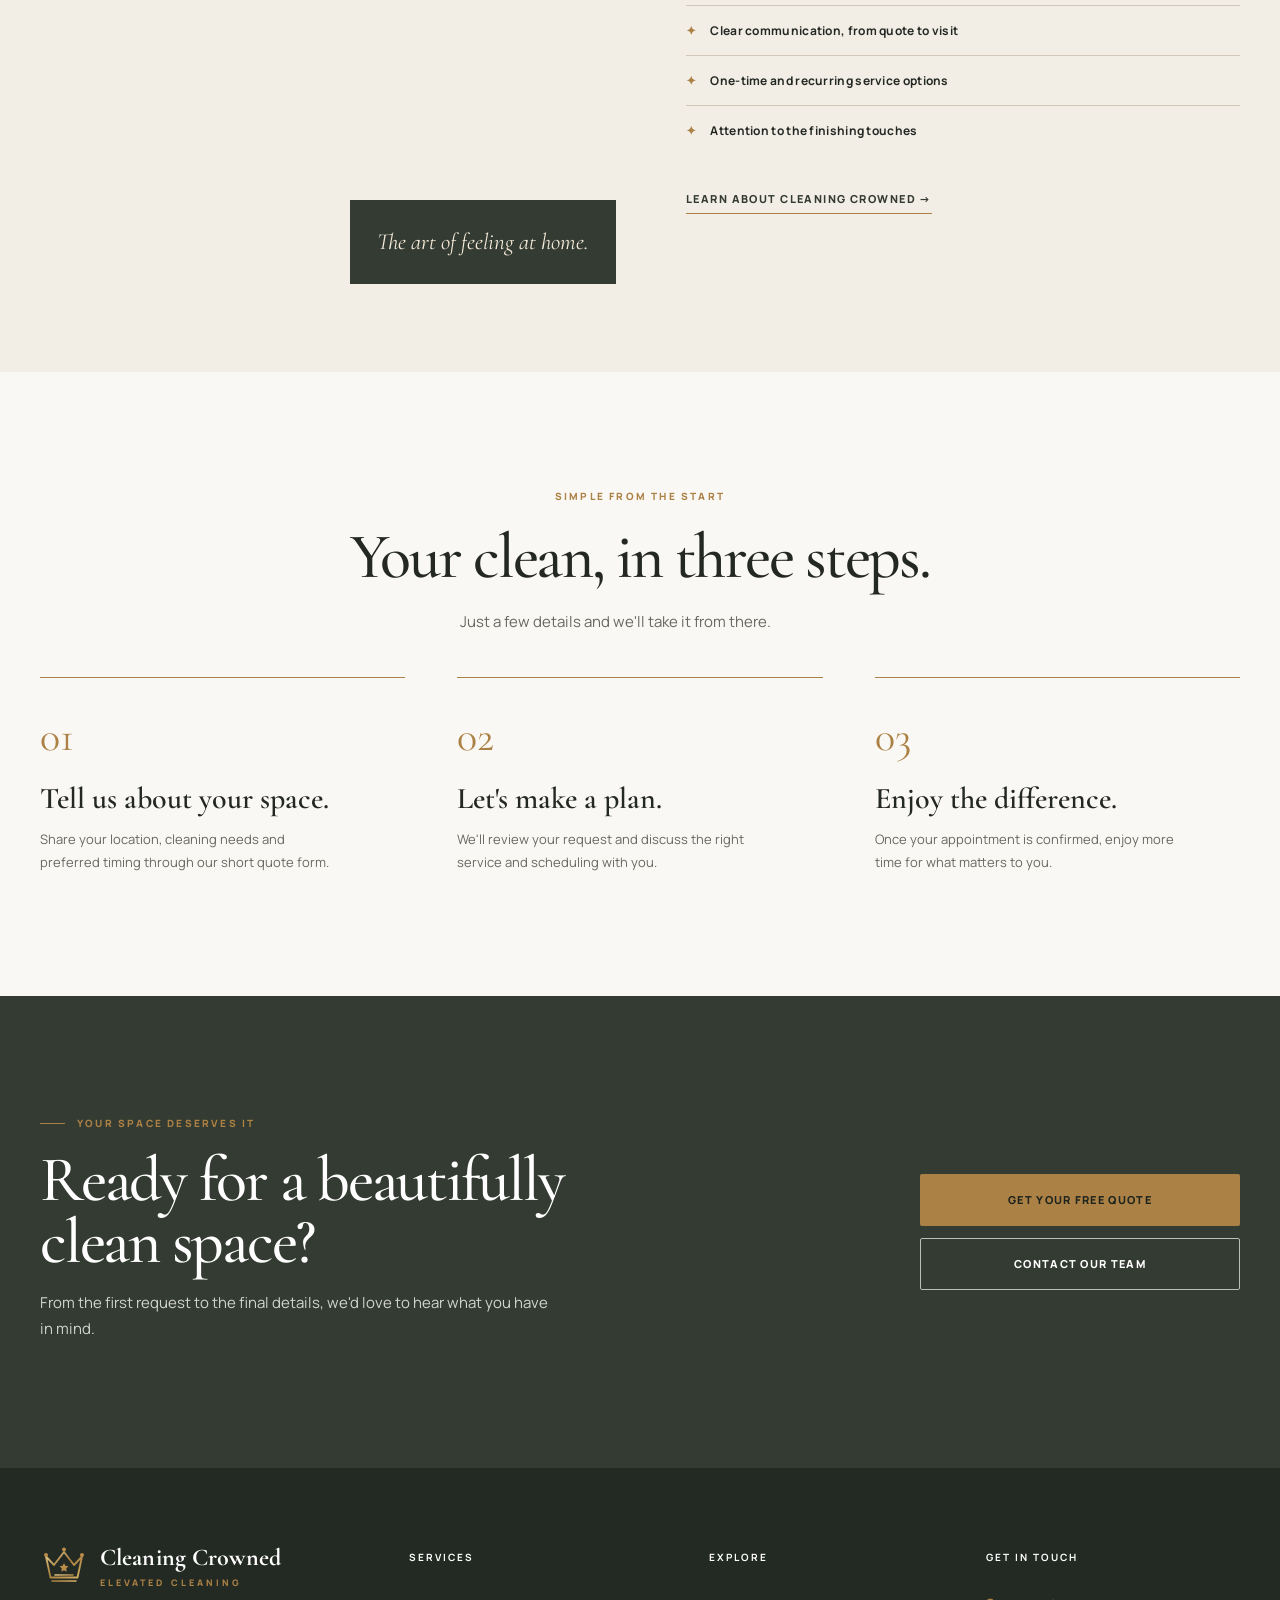
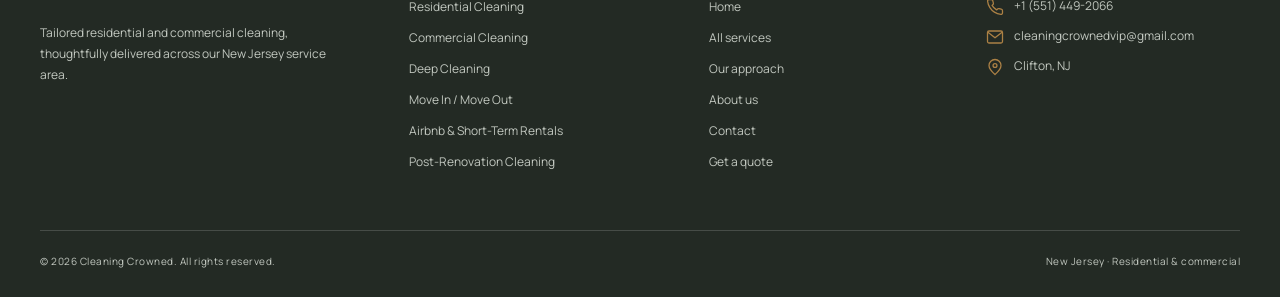
==== commit 30eb399f: "Update Clifton contacts, luxury preview and contact icons" ====
--- a/index.html
+++ b/index.html
@@ -1,7 +1,7 @@
-<!DOCTYPE html><html lang="en"><head><meta charset="UTF-8"><meta name="viewport" content="width=device-width,initial-scale=1"><meta name="theme-color" content="#faf8f4"><meta name="description" content="Thoughtful, tailored residential and commercial cleaning in New Jersey. Get a free quote from Cleaning Crowned."><title>Luxury Residential & Commercial Cleaning in New Jersey | Cleaning Crowned</title><link rel="icon" type="image/svg+xml" href="assets/crown-mark.svg"><link rel="preconnect" href="https://fonts.googleapis.com"><link rel="preconnect" href="https://fonts.gstatic.com" crossorigin><link rel="stylesheet" href="style.css"><meta property="og:type" content="website"><meta property="og:site_name" content="Cleaning Crowned"><meta property="og:title" content="Premium Cleaning for Homes &amp; Businesses | Cleaning Crowned"><meta property="og:description" content="Residential, commercial, Airbnb, deep and post-renovation cleaning in New Jersey. Call (201) 759-8569 for a quote."><meta property="og:image" content="https://graceful-smakager-014814.netlify.app/assets/social-preview.png?v=5"><meta property="og:image:width" content="1200"><meta property="og:image:height" content="630"><meta property="og:image:alt" content="Cleaning Crowned · New Jersey · (201) 759-8569"><meta name="twitter:card" content="summary_large_image"><meta name="twitter:title" content="Premium Cleaning for Homes &amp; Businesses | Cleaning Crowned"><meta name="twitter:description" content="Residential, commercial, Airbnb, deep and post-renovation cleaning in New Jersey. Call (201) 759-8569 for a quote."><meta name="twitter:image" content="https://graceful-smakager-014814.netlify.app/assets/social-preview.png?v=5"><link rel="canonical" href="https://graceful-smakager-014814.netlify.app/"><meta property="og:url" content="https://graceful-smakager-014814.netlify.app/"><meta property="og:image:secure_url" content="https://graceful-smakager-014814.netlify.app/assets/social-preview.png?v=5"><meta property="og:image:type" content="image/png"><meta name="twitter:image:alt" content="Cleaning Crowned logo, premium cleaning in New Jersey, (201) 759-8569"></head><body><div class="top-strip">Thoughtful cleaning for New Jersey spaces <span aria-hidden="true">·</span> <a href="tel:+12017598569">(201) 759-8569</a></div><header class="site-header"><div class="nav-wrap"><a class="brand" href="index.html" aria-label="Cleaning Crowned home"><img src="assets/crown-mark.svg" width="48" height="48" alt=""><span class="brand-copy"><strong>Cleaning Crowned</strong><small>Elevated cleaning</small></span></a><button type="button" class="menu-toggle" aria-expanded="false" aria-controls="main-nav">Menu</button><nav id="main-nav" class="main-nav" aria-label="Main navigation"><a href="index.html">Home</a><a href="index.html#services">Services</a><a href="index.html#our-approach">Our approach</a><a href="about.html">About</a><a href="contact.html">Contact</a><a class="nav-cta" href="booking.html">Get a free quote</a></nav></div></header><main><section class="hero-luxury"><div class="hero-grid"><div class="hero-copy"><span class="eyebrow">New Jersey · Residential &amp; commercial</span><h1>Clean spaces.<br><em>Beautifully</em><br>cared for.</h1><p>Professional cleaning with a personal touch. From the home you love to the business you run, every space deserves thoughtful attention.</p><div class="hero-actions"><a class="btn btn-primary" href="booking.html">Request your free quote</a><a class="btn btn-secondary" href="index.html#services">Explore our services</a></div><div class="hero-footnote">Made for the way you live and work</div></div><div class="hero-visual"><img src="https://images.unsplash.com/photo-1600210492486-724fe5c67fb0?w=1400&auto=format&fit=crop&q=82" alt="Sunlit contemporary living room, shown as an illustrative interior" fetchpriority="high" decoding="async"><div class="visual-caption">A cleaner space, a calmer day.</div></div></div></section>
+<!DOCTYPE html><html lang="en"><head><meta charset="UTF-8"><meta name="viewport" content="width=device-width,initial-scale=1"><meta name="theme-color" content="#faf8f4"><meta name="description" content="Thoughtful, tailored residential and commercial cleaning in New Jersey. Get a free quote from Cleaning Crowned."><title>Luxury Residential & Commercial Cleaning in New Jersey | Cleaning Crowned</title><link rel="icon" type="image/svg+xml" href="assets/crown-mark.svg"><link rel="preconnect" href="https://fonts.googleapis.com"><link rel="preconnect" href="https://fonts.gstatic.com" crossorigin><link rel="stylesheet" href="style.css"><meta property="og:type" content="website"><meta property="og:site_name" content="Cleaning Crowned"><meta property="og:title" content="Premium Cleaning for Homes &amp; Businesses | Cleaning Crowned"><meta property="og:description" content="Residential, commercial, Airbnb, deep and post-renovation cleaning in New Jersey. Call +1 (551) 449-2066 for a quote."><meta property="og:image" content="https://i.ibb.co/278GgjTg/Chat-GPT-Image-Sep-23-2026-11-32-47-AM.png"><meta property="og:image:width" content="1731"><meta property="og:image:height" content="909"><meta property="og:image:alt" content="Cleaning Crowned · New Jersey · +1 (551) 449-2066"><meta name="twitter:card" content="summary_large_image"><meta name="twitter:title" content="Premium Cleaning for Homes &amp; Businesses | Cleaning Crowned"><meta name="twitter:description" content="Residential, commercial, Airbnb, deep and post-renovation cleaning in New Jersey. Call +1 (551) 449-2066 for a quote."><meta name="twitter:image" content="https://i.ibb.co/278GgjTg/Chat-GPT-Image-Sep-23-2026-11-32-47-AM.png"><link rel="canonical" href="https://graceful-smakager-014814.netlify.app/"><meta property="og:url" content="https://graceful-smakager-014814.netlify.app/"><meta property="og:image:secure_url" content="https://i.ibb.co/278GgjTg/Chat-GPT-Image-Sep-23-2026-11-32-47-AM.png"><meta property="og:image:type" content="image/png"><meta name="twitter:image:alt" content="Cleaning Crowned logo, premium cleaning in New Jersey, +1 (551) 449-2066"></head><body><div class="top-strip">Thoughtful cleaning for New Jersey spaces <span aria-hidden="true">·</span> <a href="tel:+15514492066">+1 (551) 449-2066</a></div><header class="site-header"><div class="nav-wrap"><a class="brand" href="index.html" aria-label="Cleaning Crowned home"><img src="assets/crown-mark.svg" width="48" height="48" alt=""><span class="brand-copy"><strong>Cleaning Crowned</strong><small>Elevated cleaning</small></span></a><button type="button" class="menu-toggle" aria-expanded="false" aria-controls="main-nav">Menu</button><nav id="main-nav" class="main-nav" aria-label="Main navigation"><a href="index.html">Home</a><a href="index.html#services">Services</a><a href="index.html#our-approach">Our approach</a><a href="about.html">About</a><a href="contact.html">Contact</a><a class="nav-cta" href="booking.html">Get a free quote</a></nav></div></header><main><section class="hero-luxury"><div class="hero-grid"><div class="hero-copy"><span class="eyebrow">New Jersey · Residential &amp; commercial</span><h1>Clean spaces.<br><em>Beautifully</em><br>cared for.</h1><p>Professional cleaning with a personal touch. From the home you love to the business you run, every space deserves thoughtful attention.</p><div class="hero-actions"><a class="btn btn-primary" href="booking.html">Request your free quote</a><a class="btn btn-secondary" href="index.html#services">Explore our services</a></div><div class="hero-footnote">Made for the way you live and work</div></div><div class="hero-visual"><img src="https://images.unsplash.com/photo-1600210492486-724fe5c67fb0?w=1400&auto=format&fit=crop&q=82" alt="Sunlit contemporary living room, shown as an illustrative interior" fetchpriority="high" decoding="async"><div class="visual-caption">A cleaner space, a calmer day.</div></div></div></section>
 <section class="micro-strip" aria-label="Service highlights"><div class="container micro-grid"><div><b>01</b><span>Tailored cleaning plans</span></div><div><b>02</b><span>Flexible service options</span></div><div><b>03</b><span>Homes &amp; businesses</span></div></div></section>
 <section class="section intro-section"><div class="container intro-split"><div><span class="eyebrow">A finer kind of clean</span><h2>Because the details make all the difference.</h2></div><div><p>Life moves fast. Your space should feel like somewhere you can slow down. Cleaning Crowned brings attentive, customized cleaning to homes, offices and properties across our New Jersey service area.</p><a href="about.html">Discover our approach →</a></div></div></section>
 <section id="services" class="section services-section"><div class="container"><div class="section-heading"><span class="eyebrow">Our services</span><h2>A thoughtful clean for every space.</h2><p>Explore what each service may include. The exact scope is confirmed in your personalized estimate.</p></div><div class="service-grid"><article class="service-card service-card-detailed"><span class="service-number">01</span><span class="service-icon" aria-hidden="true">✧</span><h3>Residential Cleaning</h3><p>Tailored one-time and recurring cleaning for homes and apartments.</p><ul><li>Kitchen counters, sinks and accessible surfaces</li><li>Bathroom fixtures and mirrors</li><li>Dusting, floors and shared living areas</li></ul><div class="service-actions"><a href="residential-cleaning.html">View details →</a><a href="booking.html?service=residential">Get a quote</a></div></article><article class="service-card service-card-detailed"><span class="service-number">02</span><span class="service-icon" aria-hidden="true">✧</span><h3>Commercial Cleaning</h3><p>Thoughtful care for offices, stores and shared professional spaces.</p><ul><li>Desks and accessible shared work surfaces</li><li>Break rooms, restrooms and entryways</li><li>Floors and frequently used areas</li></ul><div class="service-actions"><a href="commercial-cleaning.html">View details →</a><a href="booking.html?service=commercial">Get a quote</a></div></article><article class="service-card service-card-detailed"><span class="service-number">03</span><span class="service-icon" aria-hidden="true">✧</span><h3>Deep Cleaning</h3><p>A more detailed refresh for spaces needing extra attention.</p><ul><li>Accessible kitchen and bathroom surfaces</li><li>Reachable edges, corners and fixtures</li><li>Targeted dusting and floor care</li></ul><div class="service-actions"><a href="deep-cleaning.html">View details →</a><a href="booking.html?service=deep">Get a quote</a></div></article><article class="service-card service-card-detailed"><span class="service-number">04</span><span class="service-icon" aria-hidden="true">✧</span><h3>Move In / Move Out</h3><p>Cleaning for property handovers and your next move.</p><ul><li>Accessible kitchen and bathroom areas</li><li>Empty cabinets, drawers and shelving if agreed</li><li>Floors, baseboards and living areas</li></ul><div class="service-actions"><a href="move-in-move-out.html">View details →</a><a href="booking.html?service=move">Get a quote</a></div></article><article class="service-card service-card-detailed"><span class="service-number">05</span><span class="service-icon" aria-hidden="true">✧</span><h3>Airbnb &amp; Short-Term Rentals</h3><p>Guest-ready turnover cleaning built around your rental checklist.</p><ul><li>Kitchen, bathroom and living-area refresh</li><li>Floors and visible surface cleaning</li><li>Bed presentation and linen changes if agreed</li></ul><div class="service-actions"><a href="airbnb-cleaning.html">View details →</a><a href="booking.html?service=airbnb">Get a quote</a></div></article><article class="service-card service-card-detailed"><span class="service-number">06</span><span class="service-icon" aria-hidden="true">✧</span><h3>Post-Renovation Cleaning</h3><p>A finishing clean once renovation work is complete and safe.</p><ul><li>Fine dust on accessible finished surfaces</li><li>Wipe-down of fixtures, sills and reachable edges</li><li>Floors and rooms ready for a final refresh</li></ul><div class="service-actions"><a href="post-renovation-cleaning.html">View details →</a><a href="booking.html?service=post-construction">Get a quote</a></div></article></div><div class="service-exit"><a class="text-link" href="booking.html">Not sure what you need? Ask us for a quote →</a></div></div></section>
 <section id="our-approach" class="section editorial-section"><div class="container editorial-grid"><div class="editorial-image"><img src="https://images.unsplash.com/photo-1600607687939-ce8a6c25118c?w=1200&auto=format&fit=crop&q=82" alt="Bright contemporary interior, illustrative photograph" loading="lazy" decoding="async"><span class="image-tag">The art of feeling at home.</span></div><div class="editorial-copy"><span class="eyebrow">The Cleaning Crowned approach</span><h2>Care that feels personal.</h2><p>Great cleaning is more than a checklist. We begin by learning what matters to you, then discuss a service plan built around your space and the details you care about most.</p><ul class="detail-list"><li>Cleaning tailored to your priorities</li><li>Clear communication, from quote to visit</li><li>One-time and recurring service options</li><li>Attention to the finishing touches</li></ul><a class="text-link" href="about.html">Learn about Cleaning Crowned →</a></div></div></section>
 <section class="section process-section"><div class="container"><div class="section-heading centered"><span class="eyebrow">Simple from the start</span><h2>Your clean, in three steps.</h2><p>Just a few details and we'll take it from there.</p></div><div class="process-grid"><div><span>01</span><h3>Tell us about your space.</h3><p>Share your location, cleaning needs and preferred timing through our short quote form.</p></div><div><span>02</span><h3>Let's make a plan.</h3><p>We'll review your request and discuss the right service and scheduling with you.</p></div><div><span>03</span><h3>Enjoy the difference.</h3><p>Once your appointment is confirmed, enjoy more time for what matters to you.</p></div></div></div></section>
-<section class="section cta-section"><div class="container cta-panel"><div><span class="eyebrow">Your space deserves it</span><h2>Ready for a beautifully clean space?</h2><p>From the first request to the final details, we'd love to hear what you have in mind.</p></div><div class="cta-actions"><a class="btn btn-primary" href="booking.html">Get your free quote</a><a class="btn btn-ghost" href="contact.html">Contact our team</a></div></div></section></main><footer class="site-footer"><div class="container footer-grid"><div><a class="brand footer-brand" href="index.html" aria-label="Cleaning Crowned home"><img src="assets/crown-mark.svg" width="48" height="48" alt=""><span class="brand-copy"><strong>Cleaning Crowned</strong><small>Elevated cleaning</small></span></a><p>Tailored residential and commercial cleaning, thoughtfully delivered across our New Jersey service area.</p></div><div><h4>Services</h4><a href="residential-cleaning.html">Residential Cleaning</a><a href="commercial-cleaning.html">Commercial Cleaning</a><a href="deep-cleaning.html">Deep Cleaning</a><a href="move-in-move-out.html">Move In / Move Out</a><a href="airbnb-cleaning.html">Airbnb &amp; Short-Term Rentals</a><a href="post-renovation-cleaning.html">Post-Renovation Cleaning</a></div><div><h4>Explore</h4><a href="index.html">Home</a><a href="index.html#services">All services</a><a href="index.html#our-approach">Our approach</a><a href="about.html">About us</a><a href="contact.html">Contact</a><a href="booking.html">Get a quote</a></div><div><h4>Get in touch</h4><a href="tel:+12017598569">(201) 759-8569</a><a href="mailto:cleaningcrownedvip@gmail.com">cleaningcrownedvip@gmail.com</a><span>West New York, NJ</span></div></div><div class="container footer-bottom"><span>© 2026 Cleaning Crowned. All rights reserved.</span><span>New Jersey · Residential &amp; commercial</span></div></footer><div class="mobile-action-bar" aria-label="Quick contact actions"><a href="tel:+12017598569">Call us</a><a href="booking.html">Get a quote</a></div><script src="site.js" defer></script></body></html>+<section class="section cta-section"><div class="container cta-panel"><div><span class="eyebrow">Your space deserves it</span><h2>Ready for a beautifully clean space?</h2><p>From the first request to the final details, we'd love to hear what you have in mind.</p></div><div class="cta-actions"><a class="btn btn-primary" href="booking.html">Get your free quote</a><a class="btn btn-ghost" href="contact.html">Contact our team</a></div></div></section></main><footer class="site-footer"><div class="container footer-grid"><div><a class="brand footer-brand" href="index.html" aria-label="Cleaning Crowned home"><img src="assets/crown-mark.svg" width="48" height="48" alt=""><span class="brand-copy"><strong>Cleaning Crowned</strong><small>Elevated cleaning</small></span></a><p>Tailored residential and commercial cleaning, thoughtfully delivered across our New Jersey service area.</p></div><div><h4>Services</h4><a href="residential-cleaning.html">Residential Cleaning</a><a href="commercial-cleaning.html">Commercial Cleaning</a><a href="deep-cleaning.html">Deep Cleaning</a><a href="move-in-move-out.html">Move In / Move Out</a><a href="airbnb-cleaning.html">Airbnb &amp; Short-Term Rentals</a><a href="post-renovation-cleaning.html">Post-Renovation Cleaning</a></div><div><h4>Explore</h4><a href="index.html">Home</a><a href="index.html#services">All services</a><a href="index.html#our-approach">Our approach</a><a href="about.html">About us</a><a href="contact.html">Contact</a><a href="booking.html">Get a quote</a></div><div class="footer-contact"><h4>Get in touch</h4><div class="footer-contact-line"><img class="contact-icon" src="assets/icon-phone.svg" alt="" aria-hidden="true" width="20" height="20"><a href="tel:+15514492066">+1 (551) 449-2066</a></div><div class="footer-contact-line"><img class="contact-icon" src="assets/icon-mail.svg" alt="" aria-hidden="true" width="20" height="20"><a href="mailto:cleaningcrownedvip@gmail.com">cleaningcrownedvip@gmail.com</a></div><div class="footer-contact-line"><img class="contact-icon" src="assets/icon-location.svg" alt="" aria-hidden="true" width="20" height="20"><span>Clifton, NJ</span></div></div></div><div class="container footer-bottom"><span>© 2026 Cleaning Crowned. All rights reserved.</span><span>New Jersey · Residential &amp; commercial</span></div></footer><div class="mobile-action-bar" aria-label="Quick contact actions"><a href="tel:+15514492066"><img class="mobile-cta-icon" src="assets/icon-phone.svg" alt="" aria-hidden="true" width="20" height="20">Call us</a><a href="booking.html">Get a quote</a></div><script src="site.js" defer></script></body></html>
--- a/style.css
+++ b/style.css
@@ -8,3 +8,11 @@
 /* Service details and six-card commercial layout */
 .page-breadcrumb{padding-top:17px;padding-bottom:12px;display:flex;align-items:center;gap:11px;flex-wrap:wrap;font-size:11px;color:#666861}.page-breadcrumb a{color:var(--olive);text-decoration:underline;text-decoration-color:var(--gold);text-underline-offset:4px}.page-breadcrumb [aria-current=page]{font-weight:700}.service-grid{grid-template-columns:repeat(3,minmax(0,1fr))}.service-card-detailed{min-height:405px}.service-card-detailed h3{font-size:29px}.service-card-detailed ul{list-style:none;padding:0;margin:0 0 22px;display:grid;gap:8px}.service-card-detailed li{font-size:11px;line-height:1.6;color:var(--muted);padding-left:16px;position:relative}.service-card-detailed li:before{content:"✦";position:absolute;left:0;color:var(--gold)}.service-card-detailed .service-actions{margin-top:auto;width:100%;border-top:1px solid var(--line);padding-top:14px;display:flex;flex-wrap:wrap;gap:10px;justify-content:space-between;align-items:center}.service-card-detailed .service-actions a{margin:0;white-space:nowrap}.service-card-detailed .service-actions a:last-child{border:1px solid var(--olive);background:var(--olive);color:#fff;padding:9px 11px}.service-card-detailed .service-actions a:last-child:hover{background:var(--gold);border-color:var(--gold)}.service-exit{text-align:center;padding-top:33px}.service-detail-hero{background:var(--sand);padding:60px 0 77px}.service-detail-grid{display:grid;grid-template-columns:1fr .85fr;gap:6vw;align-items:center}.service-detail-hero h1{font-family:"Cormorant Garamond",Georgia,serif;font-weight:500;line-height:.95;letter-spacing:-.045em;font-size:clamp(58px,6.4vw,100px);margin:24px 0}.service-lead{font-size:16px;max-width:570px;color:var(--muted)}.service-detail-actions{display:flex;flex-wrap:wrap;gap:11px;margin-top:28px}.service-detail-small{font-size:12px;color:var(--muted);margin-top:23px}.service-detail-small a{border-bottom:1px solid var(--gold)}.service-detail-visual{min-height:430px;padding:30px;display:flex;align-items:flex-end;color:#fff;background:linear-gradient(0deg,rgba(25,35,27,.77),transparent 65%),url("https://images.unsplash.com/photo-1600607687939-ce8a6c25118c?w=1200&auto=format&fit=crop&q=82") center/cover no-repeat}.service-detail-visual span{font-size:10px;letter-spacing:.16em}.service-detail-visual strong{display:block;font:500 37px/1.05 "Cormorant Garamond",Georgia,serif}.service-content-section{background:#fff}.service-content-grid{display:grid;grid-template-columns:1.2fr .8fr;gap:68px;align-items:start}.service-content-grid h2{font:500 clamp(48px,5vw,72px)/1 "Cormorant Garamond",Georgia,serif;margin:20px 0}.service-content-grid p{color:var(--muted)}.included-list{list-style:none;padding:0;margin:24px 0}.included-list li{border-bottom:1px solid var(--line);padding:16px 0 16px 30px;position:relative;font-size:14px}.included-list li:before{content:"✦";position:absolute;left:1px;color:var(--gold)}.scope-note{font-size:12px;line-height:1.8}.ideal-panel{background:var(--ivory);border:1px solid var(--line);padding:35px}.ideal-panel h3{font:600 40px/1.05 "Cormorant Garamond",Georgia,serif;margin:19px 0}.ideal-panel ul{padding-left:20px;margin-bottom:26px;color:var(--muted)}.ideal-panel li{margin:10px 0;font-size:13px}.service-related-section{background:var(--ivory)}.related-grid{display:grid;grid-template-columns:repeat(3,1fr);gap:12px}.related-service{display:flex;justify-content:space-between;align-items:center;gap:12px;min-height:112px;border:1px solid var(--line);background:#fff;padding:22px 25px;font:600 27px/1 "Cormorant Garamond",Georgia,serif}.related-service span:last-child{color:var(--gold)}.related-service:hover{background:var(--sand)}.service-return{display:flex;justify-content:space-between;flex-wrap:wrap;gap:18px;margin-top:35px;font-size:11px;font-weight:800;letter-spacing:.08em;text-transform:uppercase}.service-return a{border-bottom:1px solid var(--gold);padding-bottom:7px}.footer-grid{grid-template-columns:1.4fr 1.1fr 1fr 1.1fr}
 @media(max-width:1100px){.service-grid{grid-template-columns:repeat(2,minmax(0,1fr))}.service-detail-grid,.service-content-grid{gap:35px}}@media(max-width:800px){.service-detail-grid,.service-content-grid{grid-template-columns:1fr}.service-detail-visual{min-height:335px}.service-detail-hero{padding:40px 0 56px}.related-grid{grid-template-columns:1fr}.footer-grid{grid-template-columns:1fr 1fr}}@media(max-width:600px){.service-grid{grid-template-columns:1fr}.service-card-detailed{min-height:0}.page-breadcrumb{padding-top:12px;padding-bottom:9px}.service-detail-hero h1{font-size:clamp(54px,14vw,75px)}.service-detail-actions{display:grid}.service-detail-actions .btn{width:100%}.service-detail-visual{min-height:255px}.ideal-panel{padding:25px}.service-return{flex-direction:column}.footer-grid{grid-template-columns:1fr}}
+
+/* Luxury contact pictograms for all pages */
+.footer-contact-line{display:flex!important;flex-direction:row!important;align-items:flex-start;gap:10px!important;min-width:0}
+.footer-contact-line .contact-icon{width:18px;height:18px;object-fit:contain;flex:none;margin-top:2px}
+.footer-contact-line a,.footer-contact-line span{min-width:0;overflow-wrap:anywhere;font-size:12px;line-height:1.6}
+.contact-card-icon{display:block;width:33px;height:33px;margin:0 0 18px}
+.mobile-action-bar a:first-child{display:flex;align-items:center;justify-content:center;gap:8px}
+.mobile-cta-icon{display:inline-block;width:18px;height:18px;flex:none}
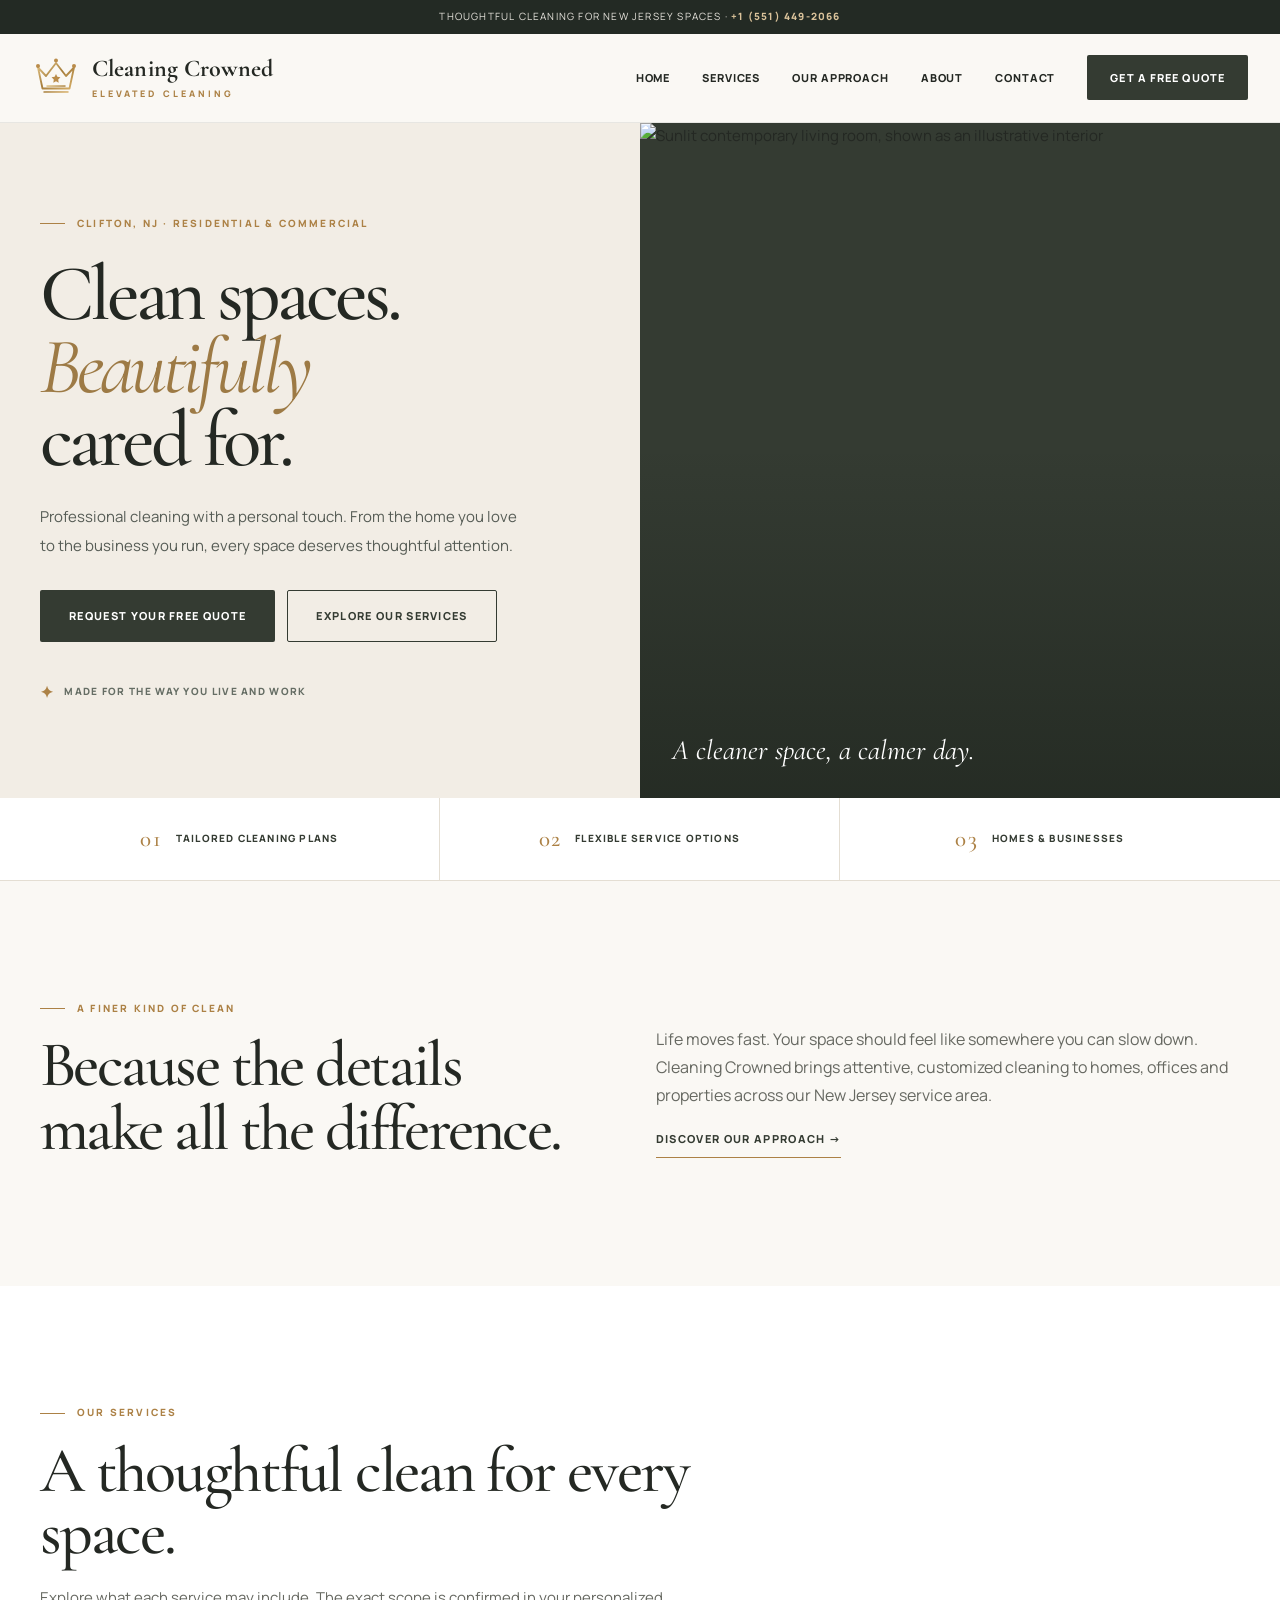
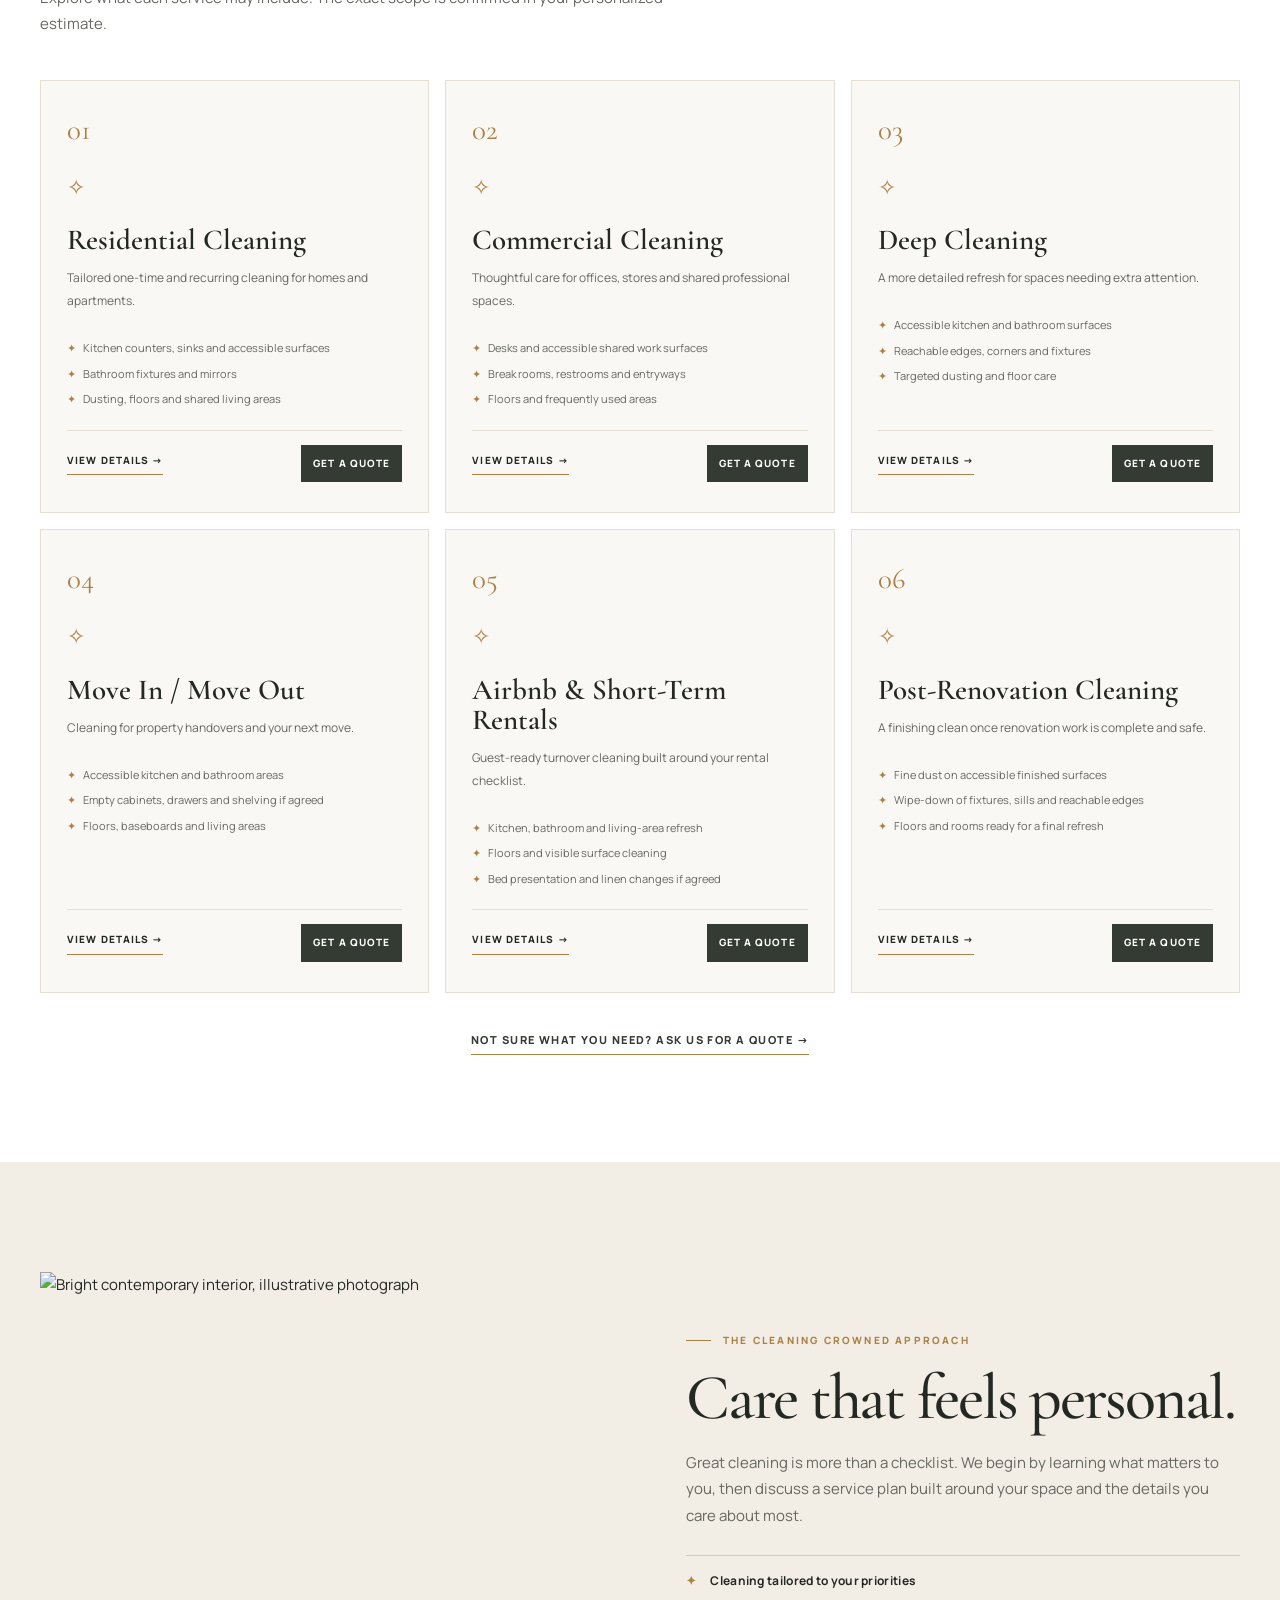
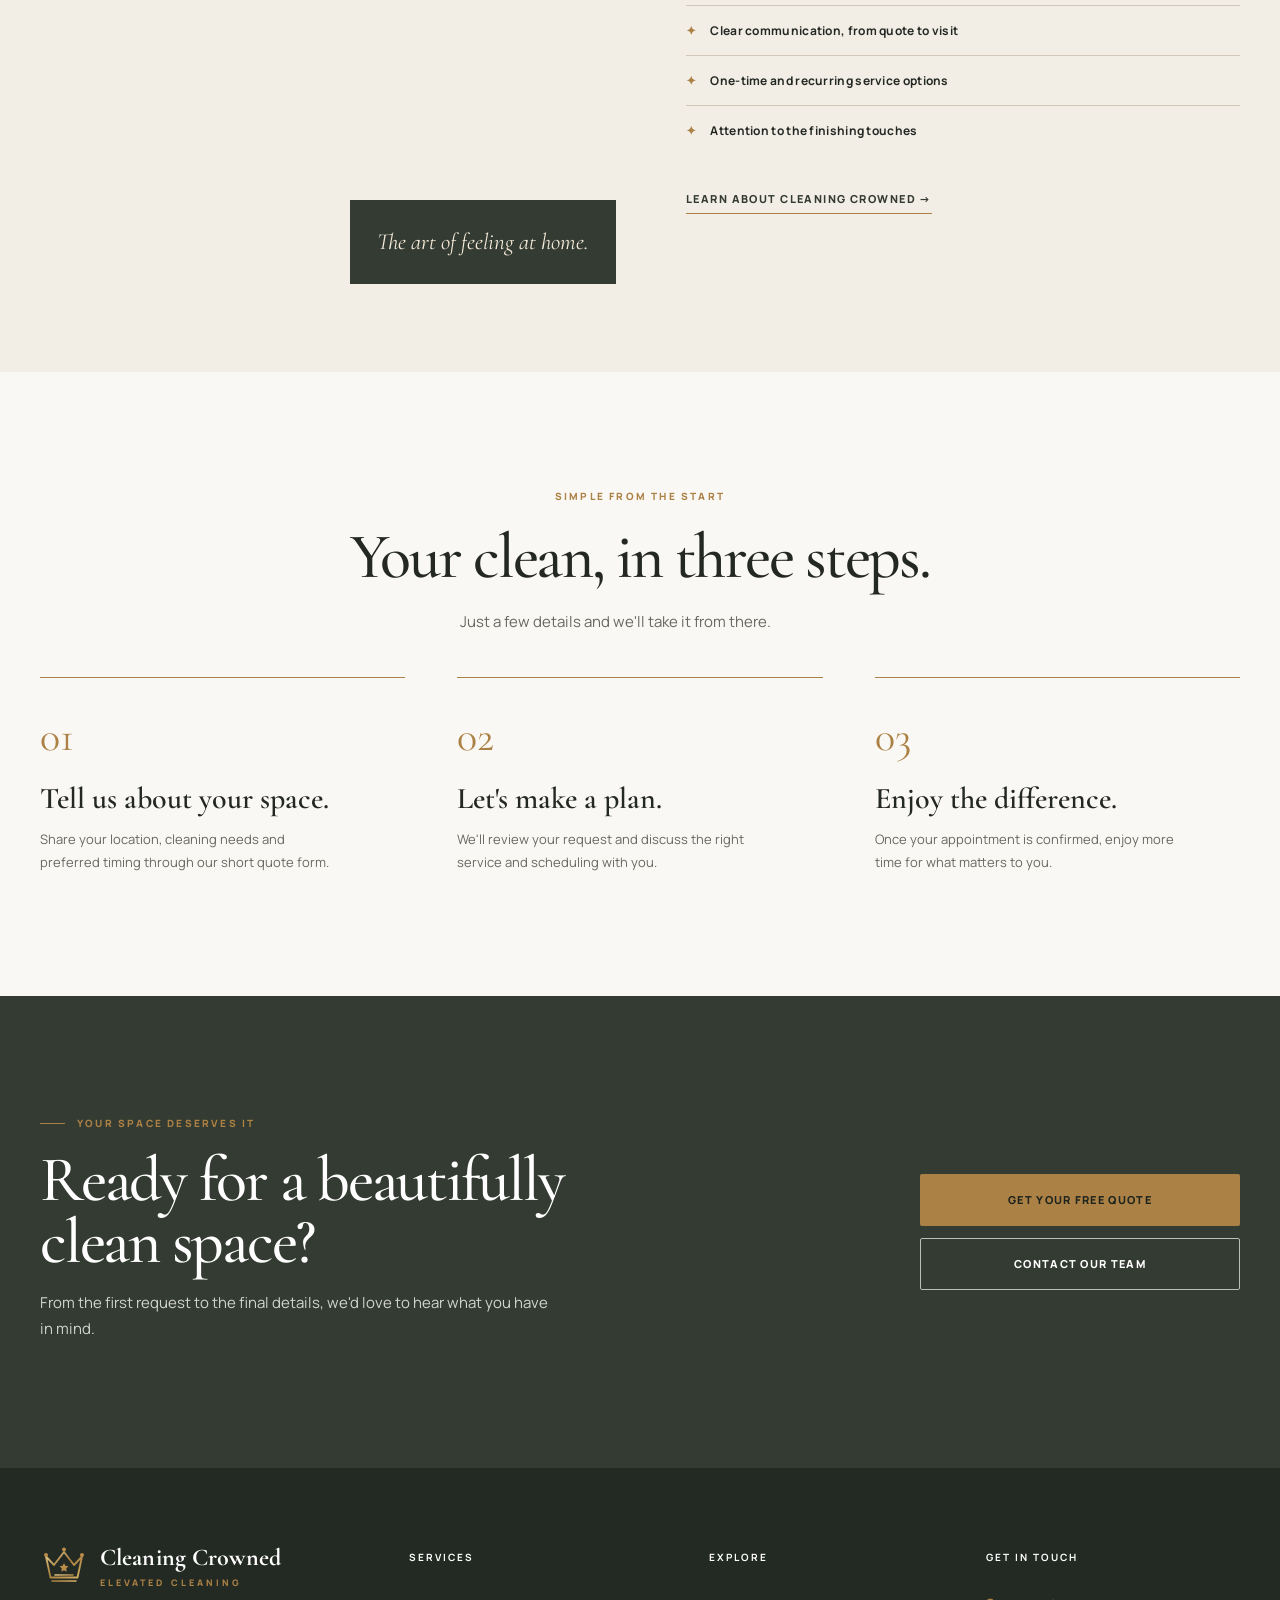
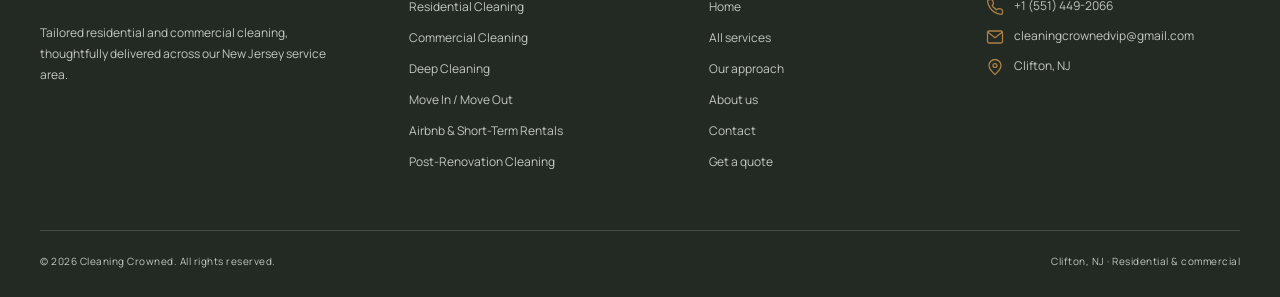
==== commit 2c436a98: "Standardize Cleaning Crowned contact email and Clifton NJ location" ====
--- a/index.html
+++ b/index.html
@@ -1,7 +1,7 @@
-<!DOCTYPE html><html lang="en"><head><meta charset="UTF-8"><meta name="viewport" content="width=device-width,initial-scale=1"><meta name="theme-color" content="#faf8f4"><meta name="description" content="Thoughtful, tailored residential and commercial cleaning in New Jersey. Get a free quote from Cleaning Crowned."><title>Luxury Residential & Commercial Cleaning in New Jersey | Cleaning Crowned</title><link rel="icon" type="image/svg+xml" href="assets/crown-mark.svg"><link rel="preconnect" href="https://fonts.googleapis.com"><link rel="preconnect" href="https://fonts.gstatic.com" crossorigin><link rel="stylesheet" href="style.css"><meta property="og:type" content="website"><meta property="og:site_name" content="Cleaning Crowned"><meta property="og:title" content="Premium Cleaning for Homes &amp; Businesses | Cleaning Crowned"><meta property="og:description" content="Residential, commercial, Airbnb, deep and post-renovation cleaning in New Jersey. Call +1 (551) 449-2066 for a quote."><meta property="og:image" content="https://i.ibb.co/278GgjTg/Chat-GPT-Image-Sep-23-2026-11-32-47-AM.png"><meta property="og:image:width" content="1731"><meta property="og:image:height" content="909"><meta property="og:image:alt" content="Cleaning Crowned · New Jersey · +1 (551) 449-2066"><meta name="twitter:card" content="summary_large_image"><meta name="twitter:title" content="Premium Cleaning for Homes &amp; Businesses | Cleaning Crowned"><meta name="twitter:description" content="Residential, commercial, Airbnb, deep and post-renovation cleaning in New Jersey. Call +1 (551) 449-2066 for a quote."><meta name="twitter:image" content="https://i.ibb.co/278GgjTg/Chat-GPT-Image-Sep-23-2026-11-32-47-AM.png"><link rel="canonical" href="https://graceful-smakager-014814.netlify.app/"><meta property="og:url" content="https://graceful-smakager-014814.netlify.app/"><meta property="og:image:secure_url" content="https://i.ibb.co/278GgjTg/Chat-GPT-Image-Sep-23-2026-11-32-47-AM.png"><meta property="og:image:type" content="image/png"><meta name="twitter:image:alt" content="Cleaning Crowned logo, premium cleaning in New Jersey, +1 (551) 449-2066"></head><body><div class="top-strip">Thoughtful cleaning for New Jersey spaces <span aria-hidden="true">·</span> <a href="tel:+15514492066">+1 (551) 449-2066</a></div><header class="site-header"><div class="nav-wrap"><a class="brand" href="index.html" aria-label="Cleaning Crowned home"><img src="assets/crown-mark.svg" width="48" height="48" alt=""><span class="brand-copy"><strong>Cleaning Crowned</strong><small>Elevated cleaning</small></span></a><button type="button" class="menu-toggle" aria-expanded="false" aria-controls="main-nav">Menu</button><nav id="main-nav" class="main-nav" aria-label="Main navigation"><a href="index.html">Home</a><a href="index.html#services">Services</a><a href="index.html#our-approach">Our approach</a><a href="about.html">About</a><a href="contact.html">Contact</a><a class="nav-cta" href="booking.html">Get a free quote</a></nav></div></header><main><section class="hero-luxury"><div class="hero-grid"><div class="hero-copy"><span class="eyebrow">New Jersey · Residential &amp; commercial</span><h1>Clean spaces.<br><em>Beautifully</em><br>cared for.</h1><p>Professional cleaning with a personal touch. From the home you love to the business you run, every space deserves thoughtful attention.</p><div class="hero-actions"><a class="btn btn-primary" href="booking.html">Request your free quote</a><a class="btn btn-secondary" href="index.html#services">Explore our services</a></div><div class="hero-footnote">Made for the way you live and work</div></div><div class="hero-visual"><img src="https://images.unsplash.com/photo-1600210492486-724fe5c67fb0?w=1400&auto=format&fit=crop&q=82" alt="Sunlit contemporary living room, shown as an illustrative interior" fetchpriority="high" decoding="async"><div class="visual-caption">A cleaner space, a calmer day.</div></div></div></section>
+<!DOCTYPE html><html lang="en"><head><meta charset="UTF-8"><meta name="viewport" content="width=device-width,initial-scale=1"><meta name="theme-color" content="#faf8f4"><meta name="description" content="Thoughtful, tailored residential and commercial cleaning in New Jersey. Get a free quote from Cleaning Crowned."><title>Luxury Residential & Commercial Cleaning in New Jersey | Cleaning Crowned</title><link rel="icon" type="image/svg+xml" href="assets/crown-mark.svg"><link rel="preconnect" href="https://fonts.googleapis.com"><link rel="preconnect" href="https://fonts.gstatic.com" crossorigin><link rel="stylesheet" href="style.css"><meta property="og:type" content="website"><meta property="og:site_name" content="Cleaning Crowned"><meta property="og:title" content="Premium Cleaning for Homes &amp; Businesses | Cleaning Crowned"><meta property="og:description" content="Residential, commercial, Airbnb, deep and post-renovation cleaning in New Jersey. Call +1 (551) 449-2066 for a quote."><meta property="og:image" content="https://i.ibb.co/278GgjTg/Chat-GPT-Image-Sep-23-2026-11-32-47-AM.png"><meta property="og:image:width" content="1731"><meta property="og:image:height" content="909"><meta property="og:image:alt" content="Cleaning Crowned · New Jersey · +1 (551) 449-2066"><meta name="twitter:card" content="summary_large_image"><meta name="twitter:title" content="Premium Cleaning for Homes &amp; Businesses | Cleaning Crowned"><meta name="twitter:description" content="Residential, commercial, Airbnb, deep and post-renovation cleaning in New Jersey. Call +1 (551) 449-2066 for a quote."><meta name="twitter:image" content="https://i.ibb.co/278GgjTg/Chat-GPT-Image-Sep-23-2026-11-32-47-AM.png"><link rel="canonical" href="https://graceful-smakager-014814.netlify.app/"><meta property="og:url" content="https://graceful-smakager-014814.netlify.app/"><meta property="og:image:secure_url" content="https://i.ibb.co/278GgjTg/Chat-GPT-Image-Sep-23-2026-11-32-47-AM.png"><meta property="og:image:type" content="image/png"><meta name="twitter:image:alt" content="Cleaning Crowned logo, premium cleaning in New Jersey, +1 (551) 449-2066"></head><body><div class="top-strip">Thoughtful cleaning for New Jersey spaces <span aria-hidden="true">·</span> <a href="tel:+15514492066">+1 (551) 449-2066</a></div><header class="site-header"><div class="nav-wrap"><a class="brand" href="index.html" aria-label="Cleaning Crowned home"><img src="assets/crown-mark.svg" width="48" height="48" alt=""><span class="brand-copy"><strong>Cleaning Crowned</strong><small>Elevated cleaning</small></span></a><button type="button" class="menu-toggle" aria-expanded="false" aria-controls="main-nav">Menu</button><nav id="main-nav" class="main-nav" aria-label="Main navigation"><a href="index.html">Home</a><a href="index.html#services">Services</a><a href="index.html#our-approach">Our approach</a><a href="about.html">About</a><a href="contact.html">Contact</a><a class="nav-cta" href="booking.html">Get a free quote</a></nav></div></header><main><section class="hero-luxury"><div class="hero-grid"><div class="hero-copy"><span class="eyebrow">Clifton, NJ · Residential &amp; commercial</span><h1>Clean spaces.<br><em>Beautifully</em><br>cared for.</h1><p>Professional cleaning with a personal touch. From the home you love to the business you run, every space deserves thoughtful attention.</p><div class="hero-actions"><a class="btn btn-primary" href="booking.html">Request your free quote</a><a class="btn btn-secondary" href="index.html#services">Explore our services</a></div><div class="hero-footnote">Made for the way you live and work</div></div><div class="hero-visual"><img src="https://images.unsplash.com/photo-1600210492486-724fe5c67fb0?w=1400&auto=format&fit=crop&q=82" alt="Sunlit contemporary living room, shown as an illustrative interior" fetchpriority="high" decoding="async"><div class="visual-caption">A cleaner space, a calmer day.</div></div></div></section>
 <section class="micro-strip" aria-label="Service highlights"><div class="container micro-grid"><div><b>01</b><span>Tailored cleaning plans</span></div><div><b>02</b><span>Flexible service options</span></div><div><b>03</b><span>Homes &amp; businesses</span></div></div></section>
 <section class="section intro-section"><div class="container intro-split"><div><span class="eyebrow">A finer kind of clean</span><h2>Because the details make all the difference.</h2></div><div><p>Life moves fast. Your space should feel like somewhere you can slow down. Cleaning Crowned brings attentive, customized cleaning to homes, offices and properties across our New Jersey service area.</p><a href="about.html">Discover our approach →</a></div></div></section>
 <section id="services" class="section services-section"><div class="container"><div class="section-heading"><span class="eyebrow">Our services</span><h2>A thoughtful clean for every space.</h2><p>Explore what each service may include. The exact scope is confirmed in your personalized estimate.</p></div><div class="service-grid"><article class="service-card service-card-detailed"><span class="service-number">01</span><span class="service-icon" aria-hidden="true">✧</span><h3>Residential Cleaning</h3><p>Tailored one-time and recurring cleaning for homes and apartments.</p><ul><li>Kitchen counters, sinks and accessible surfaces</li><li>Bathroom fixtures and mirrors</li><li>Dusting, floors and shared living areas</li></ul><div class="service-actions"><a href="residential-cleaning.html">View details →</a><a href="booking.html?service=residential">Get a quote</a></div></article><article class="service-card service-card-detailed"><span class="service-number">02</span><span class="service-icon" aria-hidden="true">✧</span><h3>Commercial Cleaning</h3><p>Thoughtful care for offices, stores and shared professional spaces.</p><ul><li>Desks and accessible shared work surfaces</li><li>Break rooms, restrooms and entryways</li><li>Floors and frequently used areas</li></ul><div class="service-actions"><a href="commercial-cleaning.html">View details →</a><a href="booking.html?service=commercial">Get a quote</a></div></article><article class="service-card service-card-detailed"><span class="service-number">03</span><span class="service-icon" aria-hidden="true">✧</span><h3>Deep Cleaning</h3><p>A more detailed refresh for spaces needing extra attention.</p><ul><li>Accessible kitchen and bathroom surfaces</li><li>Reachable edges, corners and fixtures</li><li>Targeted dusting and floor care</li></ul><div class="service-actions"><a href="deep-cleaning.html">View details →</a><a href="booking.html?service=deep">Get a quote</a></div></article><article class="service-card service-card-detailed"><span class="service-number">04</span><span class="service-icon" aria-hidden="true">✧</span><h3>Move In / Move Out</h3><p>Cleaning for property handovers and your next move.</p><ul><li>Accessible kitchen and bathroom areas</li><li>Empty cabinets, drawers and shelving if agreed</li><li>Floors, baseboards and living areas</li></ul><div class="service-actions"><a href="move-in-move-out.html">View details →</a><a href="booking.html?service=move">Get a quote</a></div></article><article class="service-card service-card-detailed"><span class="service-number">05</span><span class="service-icon" aria-hidden="true">✧</span><h3>Airbnb &amp; Short-Term Rentals</h3><p>Guest-ready turnover cleaning built around your rental checklist.</p><ul><li>Kitchen, bathroom and living-area refresh</li><li>Floors and visible surface cleaning</li><li>Bed presentation and linen changes if agreed</li></ul><div class="service-actions"><a href="airbnb-cleaning.html">View details →</a><a href="booking.html?service=airbnb">Get a quote</a></div></article><article class="service-card service-card-detailed"><span class="service-number">06</span><span class="service-icon" aria-hidden="true">✧</span><h3>Post-Renovation Cleaning</h3><p>A finishing clean once renovation work is complete and safe.</p><ul><li>Fine dust on accessible finished surfaces</li><li>Wipe-down of fixtures, sills and reachable edges</li><li>Floors and rooms ready for a final refresh</li></ul><div class="service-actions"><a href="post-renovation-cleaning.html">View details →</a><a href="booking.html?service=post-construction">Get a quote</a></div></article></div><div class="service-exit"><a class="text-link" href="booking.html">Not sure what you need? Ask us for a quote →</a></div></div></section>
 <section id="our-approach" class="section editorial-section"><div class="container editorial-grid"><div class="editorial-image"><img src="https://images.unsplash.com/photo-1600607687939-ce8a6c25118c?w=1200&auto=format&fit=crop&q=82" alt="Bright contemporary interior, illustrative photograph" loading="lazy" decoding="async"><span class="image-tag">The art of feeling at home.</span></div><div class="editorial-copy"><span class="eyebrow">The Cleaning Crowned approach</span><h2>Care that feels personal.</h2><p>Great cleaning is more than a checklist. We begin by learning what matters to you, then discuss a service plan built around your space and the details you care about most.</p><ul class="detail-list"><li>Cleaning tailored to your priorities</li><li>Clear communication, from quote to visit</li><li>One-time and recurring service options</li><li>Attention to the finishing touches</li></ul><a class="text-link" href="about.html">Learn about Cleaning Crowned →</a></div></div></section>
 <section class="section process-section"><div class="container"><div class="section-heading centered"><span class="eyebrow">Simple from the start</span><h2>Your clean, in three steps.</h2><p>Just a few details and we'll take it from there.</p></div><div class="process-grid"><div><span>01</span><h3>Tell us about your space.</h3><p>Share your location, cleaning needs and preferred timing through our short quote form.</p></div><div><span>02</span><h3>Let's make a plan.</h3><p>We'll review your request and discuss the right service and scheduling with you.</p></div><div><span>03</span><h3>Enjoy the difference.</h3><p>Once your appointment is confirmed, enjoy more time for what matters to you.</p></div></div></div></section>
-<section class="section cta-section"><div class="container cta-panel"><div><span class="eyebrow">Your space deserves it</span><h2>Ready for a beautifully clean space?</h2><p>From the first request to the final details, we'd love to hear what you have in mind.</p></div><div class="cta-actions"><a class="btn btn-primary" href="booking.html">Get your free quote</a><a class="btn btn-ghost" href="contact.html">Contact our team</a></div></div></section></main><footer class="site-footer"><div class="container footer-grid"><div><a class="brand footer-brand" href="index.html" aria-label="Cleaning Crowned home"><img src="assets/crown-mark.svg" width="48" height="48" alt=""><span class="brand-copy"><strong>Cleaning Crowned</strong><small>Elevated cleaning</small></span></a><p>Tailored residential and commercial cleaning, thoughtfully delivered across our New Jersey service area.</p></div><div><h4>Services</h4><a href="residential-cleaning.html">Residential Cleaning</a><a href="commercial-cleaning.html">Commercial Cleaning</a><a href="deep-cleaning.html">Deep Cleaning</a><a href="move-in-move-out.html">Move In / Move Out</a><a href="airbnb-cleaning.html">Airbnb &amp; Short-Term Rentals</a><a href="post-renovation-cleaning.html">Post-Renovation Cleaning</a></div><div><h4>Explore</h4><a href="index.html">Home</a><a href="index.html#services">All services</a><a href="index.html#our-approach">Our approach</a><a href="about.html">About us</a><a href="contact.html">Contact</a><a href="booking.html">Get a quote</a></div><div class="footer-contact"><h4>Get in touch</h4><div class="footer-contact-line"><img class="contact-icon" src="assets/icon-phone.svg" alt="" aria-hidden="true" width="20" height="20"><a href="tel:+15514492066">+1 (551) 449-2066</a></div><div class="footer-contact-line"><img class="contact-icon" src="assets/icon-mail.svg" alt="" aria-hidden="true" width="20" height="20"><a href="mailto:cleaningcrownedvip@gmail.com">cleaningcrownedvip@gmail.com</a></div><div class="footer-contact-line"><img class="contact-icon" src="assets/icon-location.svg" alt="" aria-hidden="true" width="20" height="20"><span>Clifton, NJ</span></div></div></div><div class="container footer-bottom"><span>© 2026 Cleaning Crowned. All rights reserved.</span><span>New Jersey · Residential &amp; commercial</span></div></footer><div class="mobile-action-bar" aria-label="Quick contact actions"><a href="tel:+15514492066"><img class="mobile-cta-icon" src="assets/icon-phone.svg" alt="" aria-hidden="true" width="20" height="20">Call us</a><a href="booking.html">Get a quote</a></div><script src="site.js" defer></script></body></html>+<section class="section cta-section"><div class="container cta-panel"><div><span class="eyebrow">Your space deserves it</span><h2>Ready for a beautifully clean space?</h2><p>From the first request to the final details, we'd love to hear what you have in mind.</p></div><div class="cta-actions"><a class="btn btn-primary" href="booking.html">Get your free quote</a><a class="btn btn-ghost" href="contact.html">Contact our team</a></div></div></section></main><footer class="site-footer"><div class="container footer-grid"><div><a class="brand footer-brand" href="index.html" aria-label="Cleaning Crowned home"><img src="assets/crown-mark.svg" width="48" height="48" alt=""><span class="brand-copy"><strong>Cleaning Crowned</strong><small>Elevated cleaning</small></span></a><p>Tailored residential and commercial cleaning, thoughtfully delivered across our New Jersey service area.</p></div><div><h4>Services</h4><a href="residential-cleaning.html">Residential Cleaning</a><a href="commercial-cleaning.html">Commercial Cleaning</a><a href="deep-cleaning.html">Deep Cleaning</a><a href="move-in-move-out.html">Move In / Move Out</a><a href="airbnb-cleaning.html">Airbnb &amp; Short-Term Rentals</a><a href="post-renovation-cleaning.html">Post-Renovation Cleaning</a></div><div><h4>Explore</h4><a href="index.html">Home</a><a href="index.html#services">All services</a><a href="index.html#our-approach">Our approach</a><a href="about.html">About us</a><a href="contact.html">Contact</a><a href="booking.html">Get a quote</a></div><div class="footer-contact"><h4>Get in touch</h4><div class="footer-contact-line"><img class="contact-icon" src="assets/icon-phone.svg" alt="" aria-hidden="true" width="20" height="20"><a href="tel:+15514492066">+1 (551) 449-2066</a></div><div class="footer-contact-line"><img class="contact-icon" src="assets/icon-mail.svg" alt="" aria-hidden="true" width="20" height="20"><a href="mailto:cleaningcrownedvip@gmail.com">cleaningcrownedvip@gmail.com</a></div><div class="footer-contact-line"><img class="contact-icon" src="assets/icon-location.svg" alt="" aria-hidden="true" width="20" height="20"><span>Clifton, NJ</span></div></div></div><div class="container footer-bottom"><span>© 2026 Cleaning Crowned. All rights reserved.</span><span>Clifton, NJ · Residential &amp; commercial</span></div></footer><div class="mobile-action-bar" aria-label="Quick contact actions"><a href="tel:+15514492066"><img class="mobile-cta-icon" src="assets/icon-phone.svg" alt="" aria-hidden="true" width="20" height="20">Call us</a><a href="booking.html">Get a quote</a></div><script src="site.js" defer></script></body></html>
